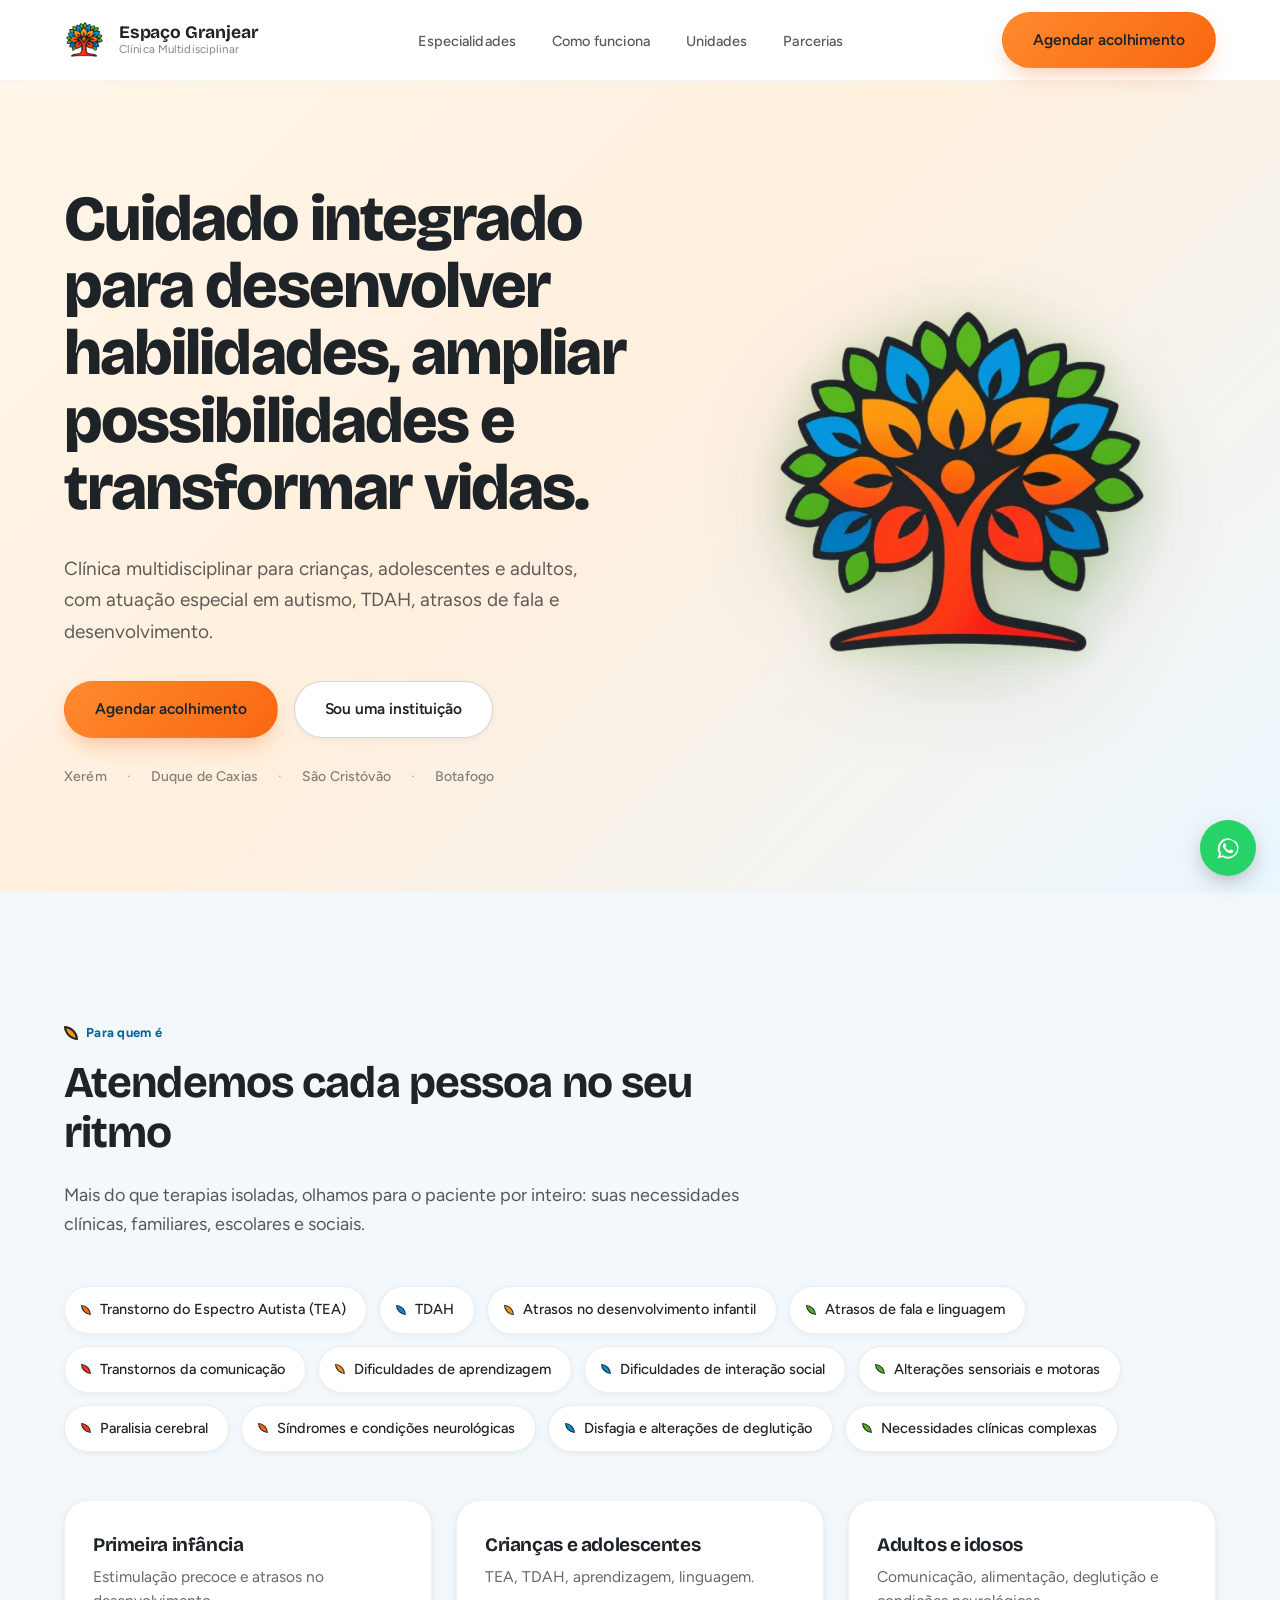
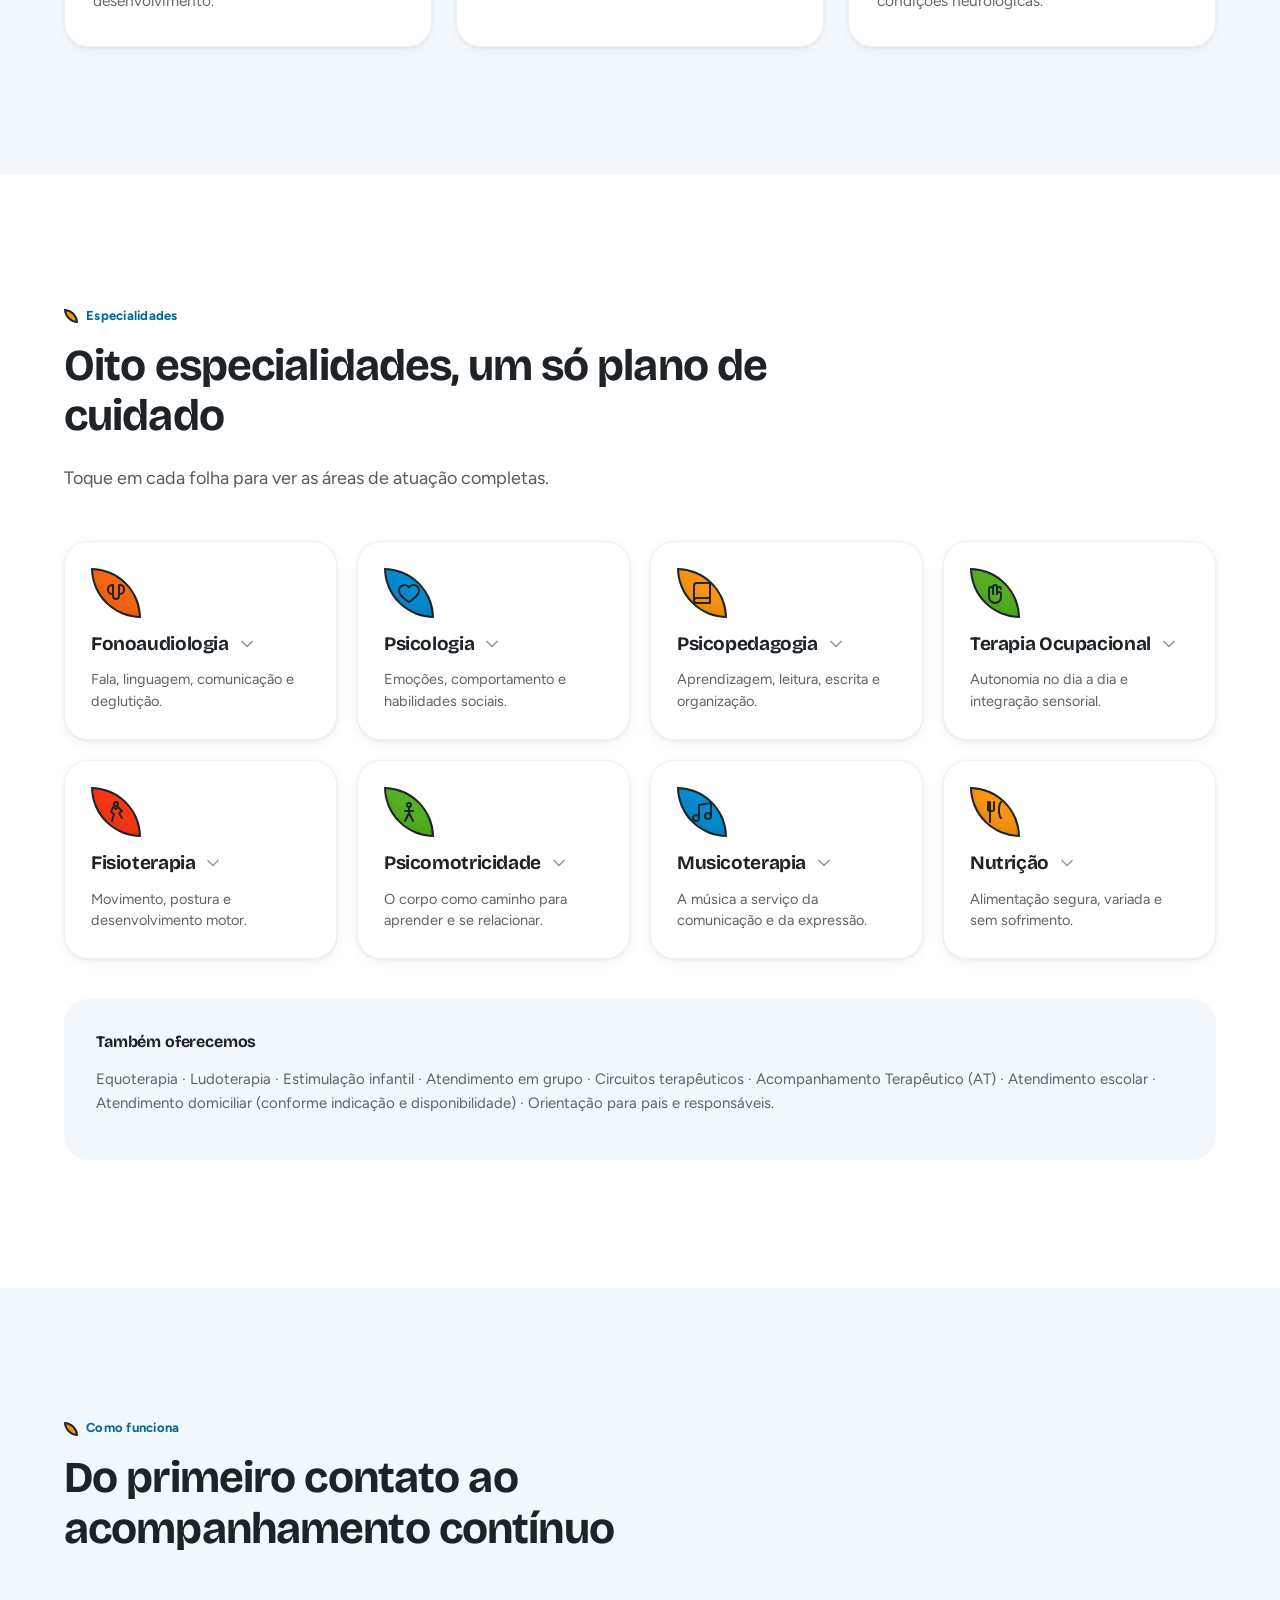
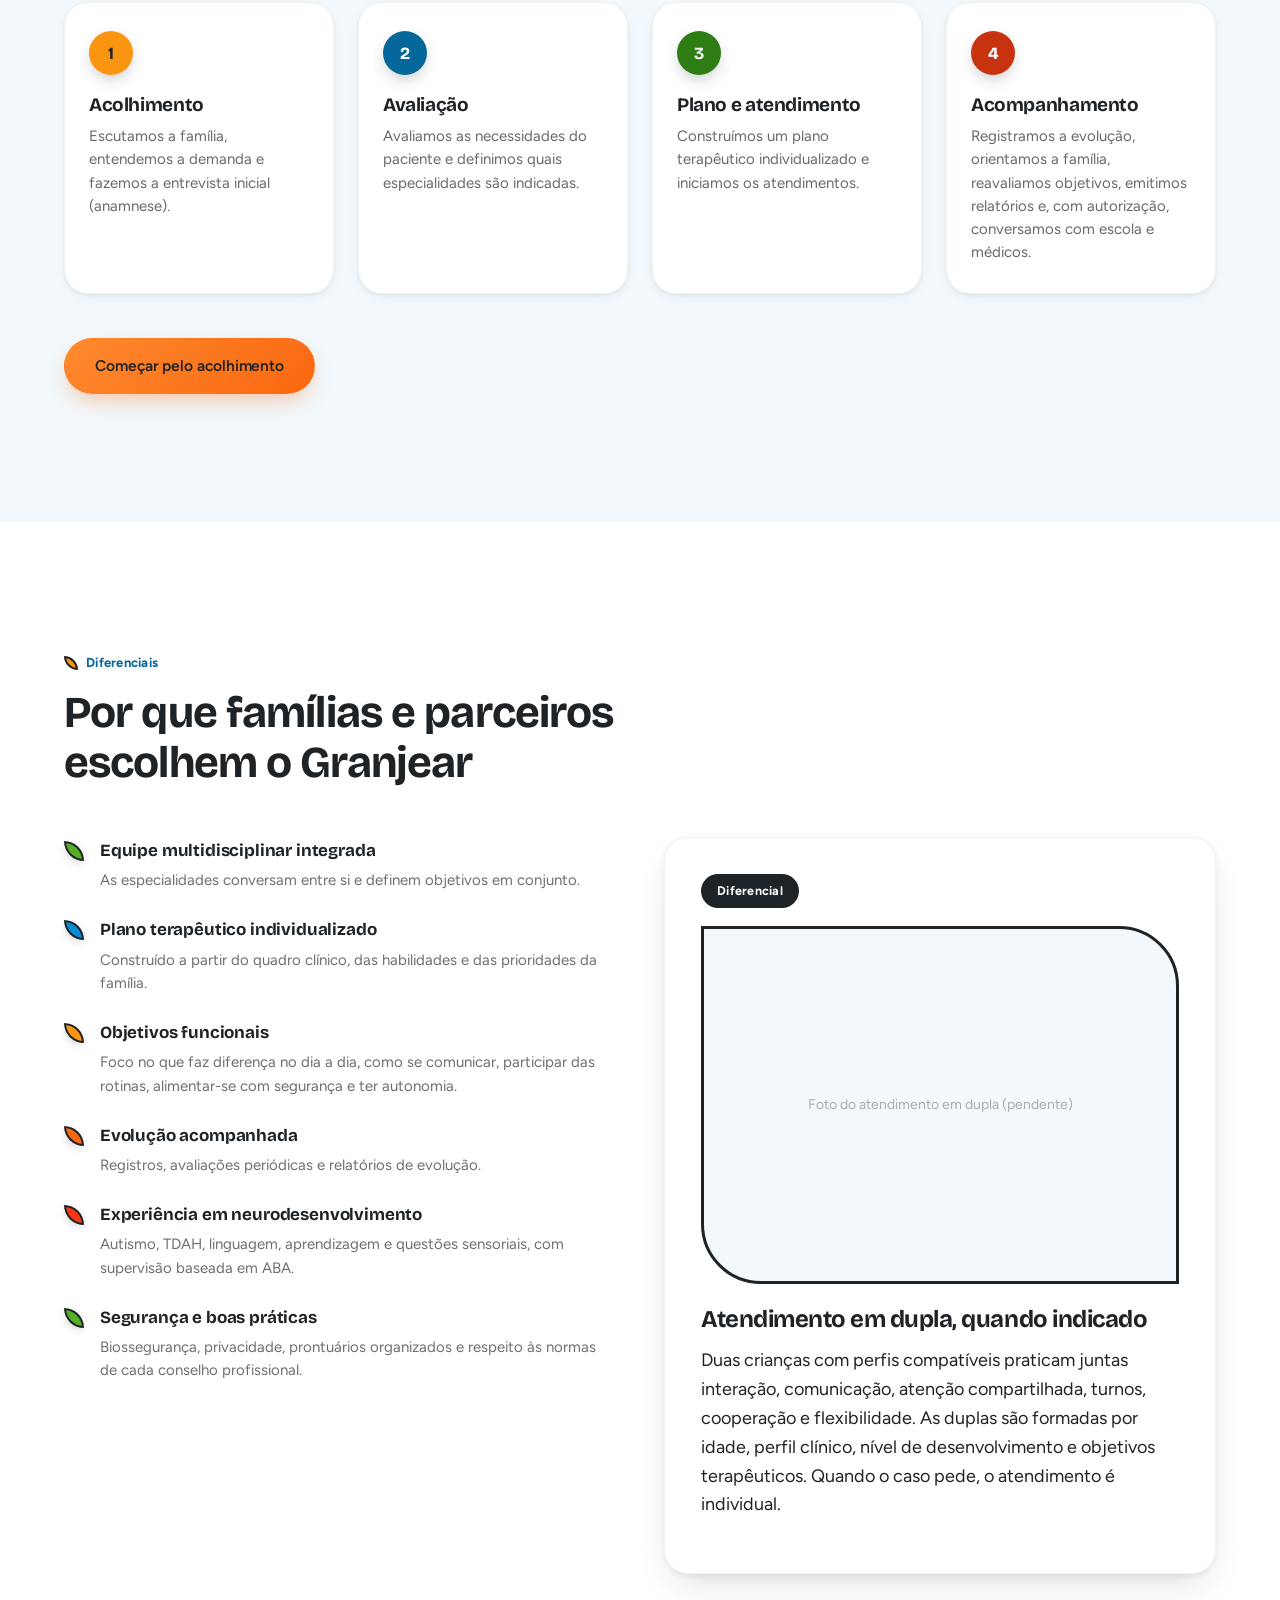
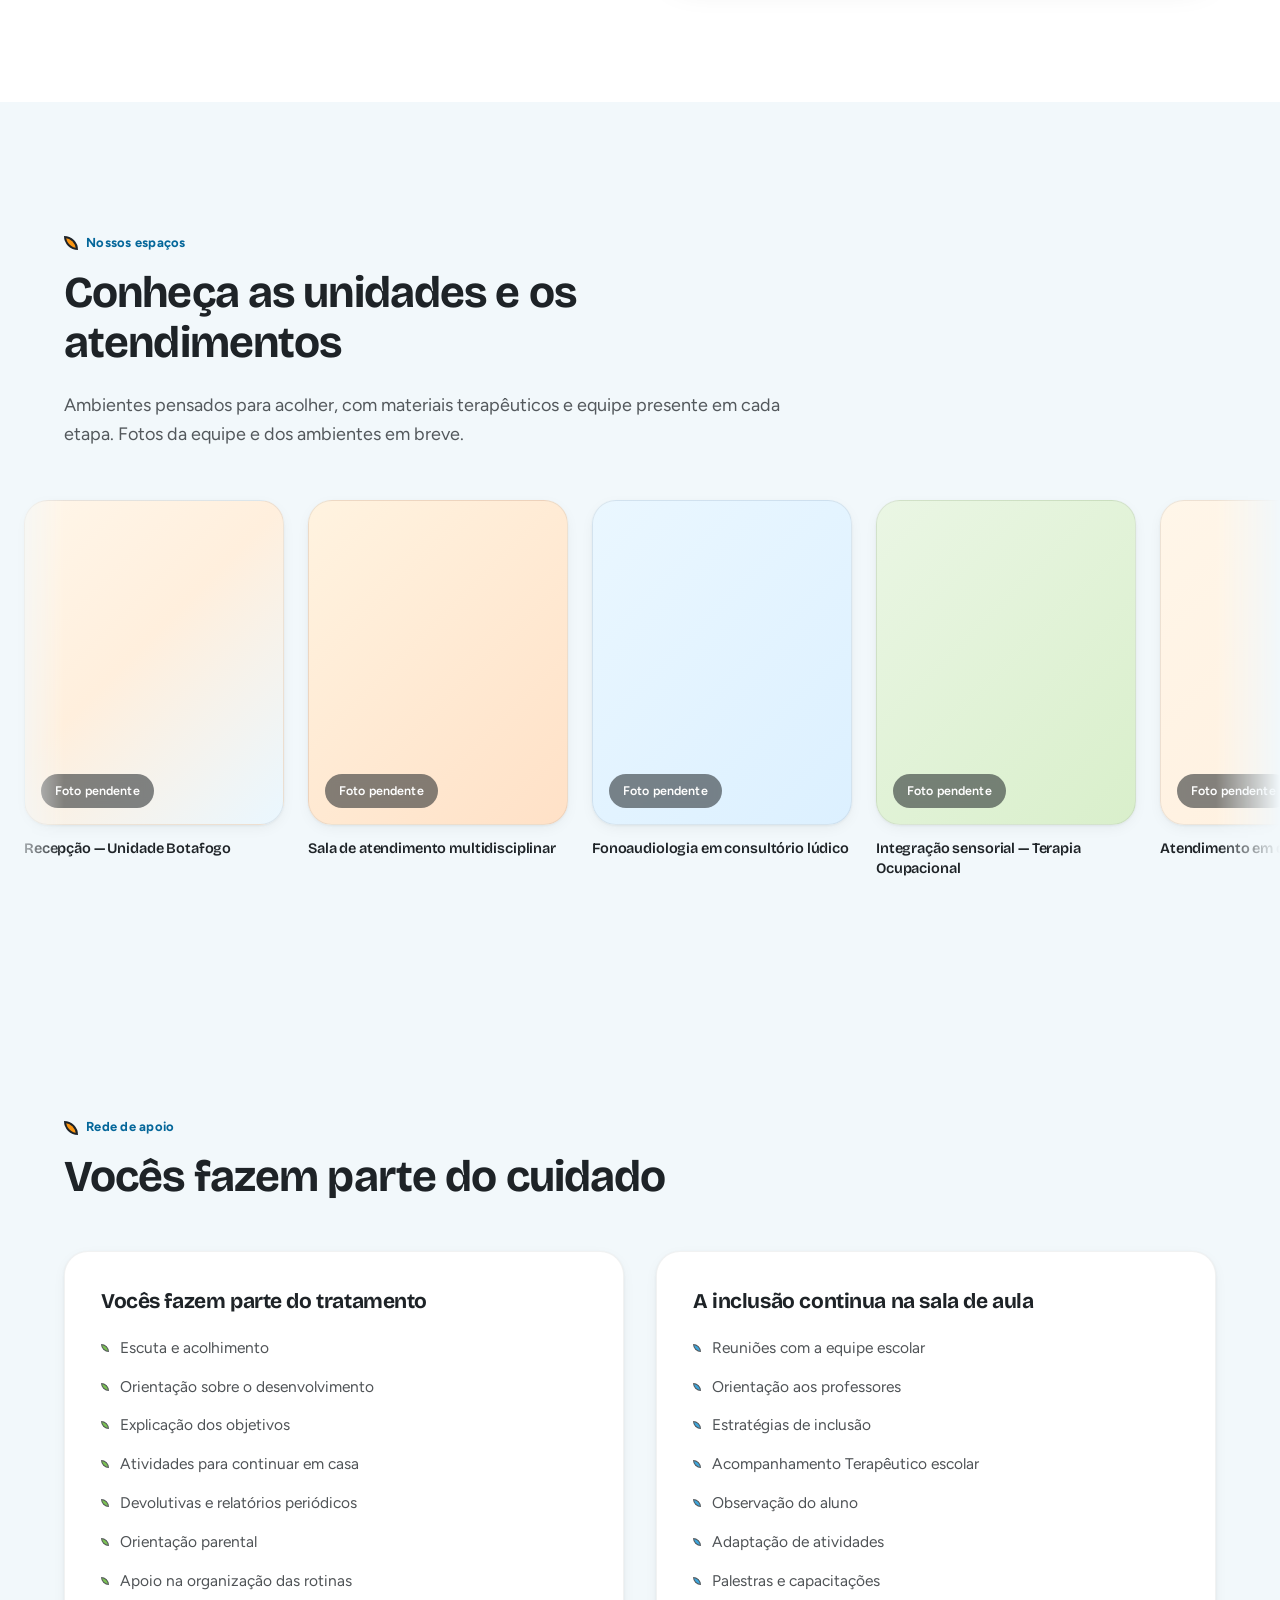
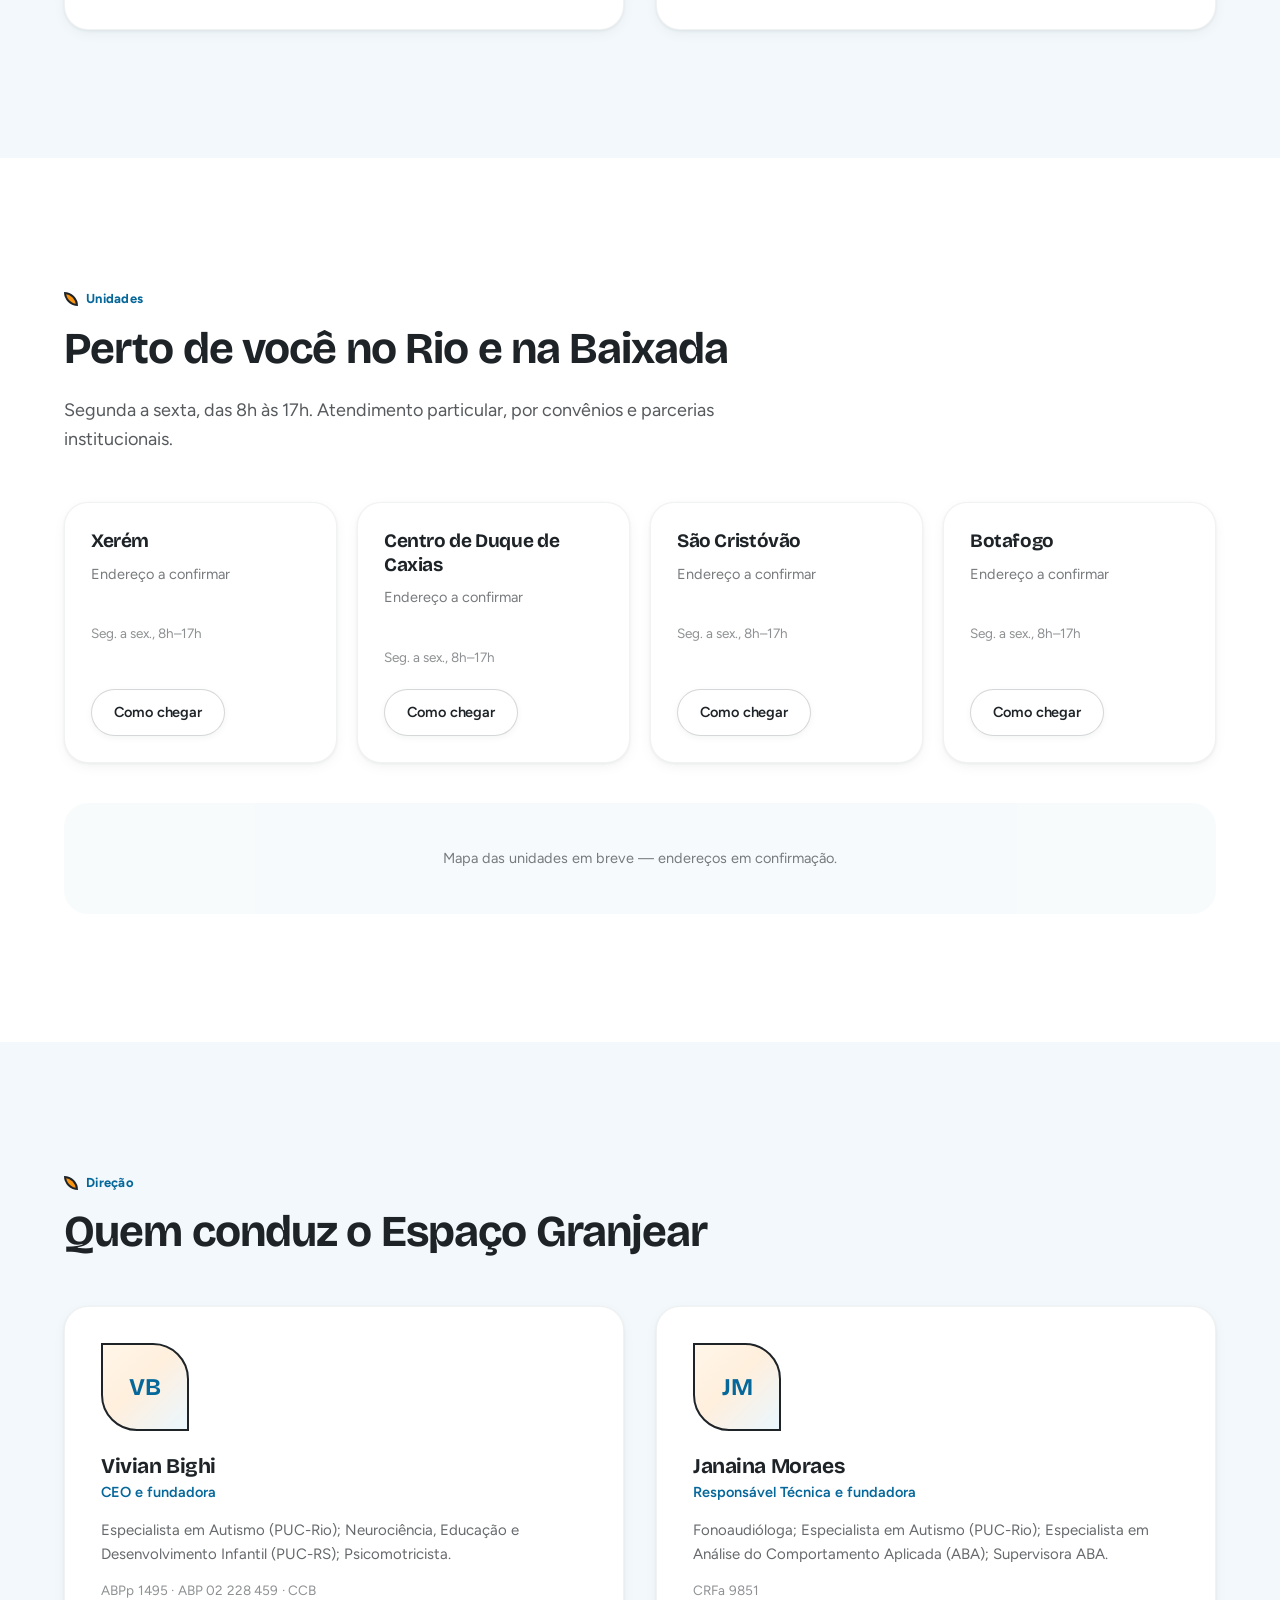
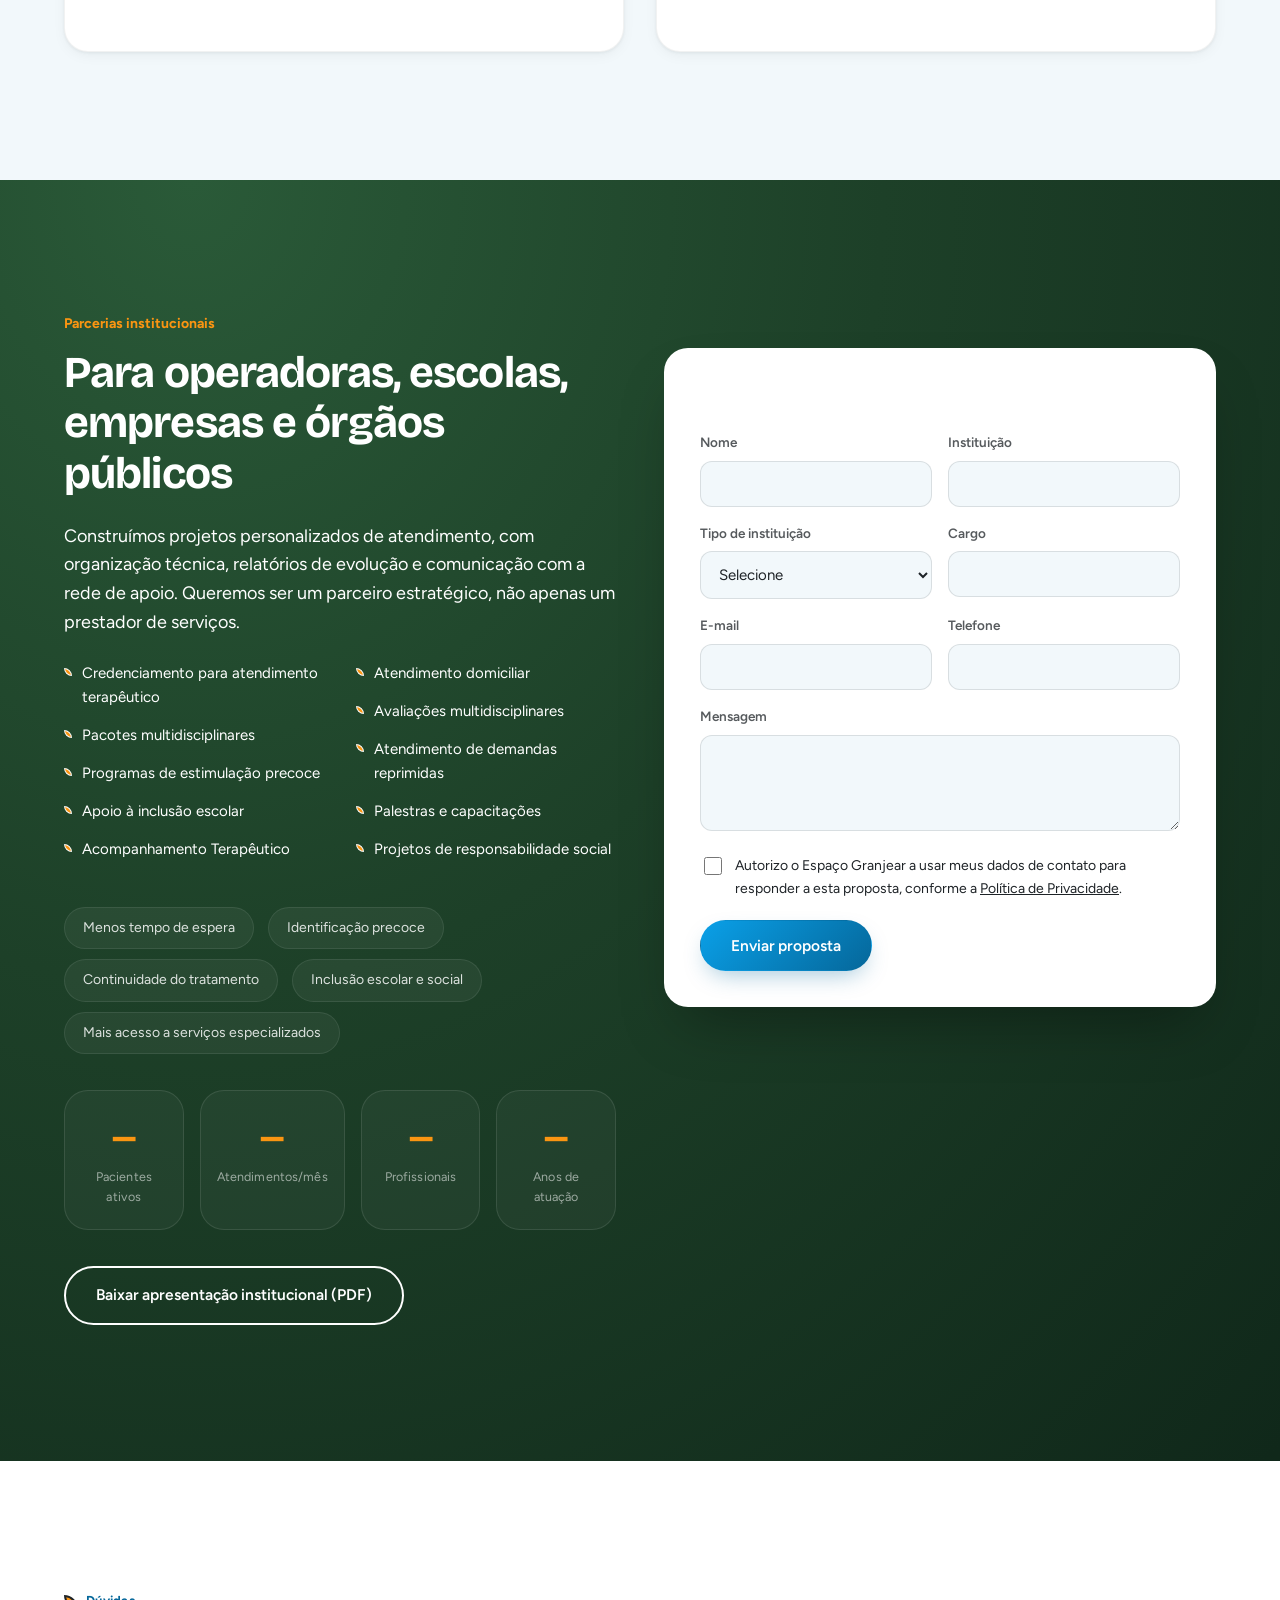
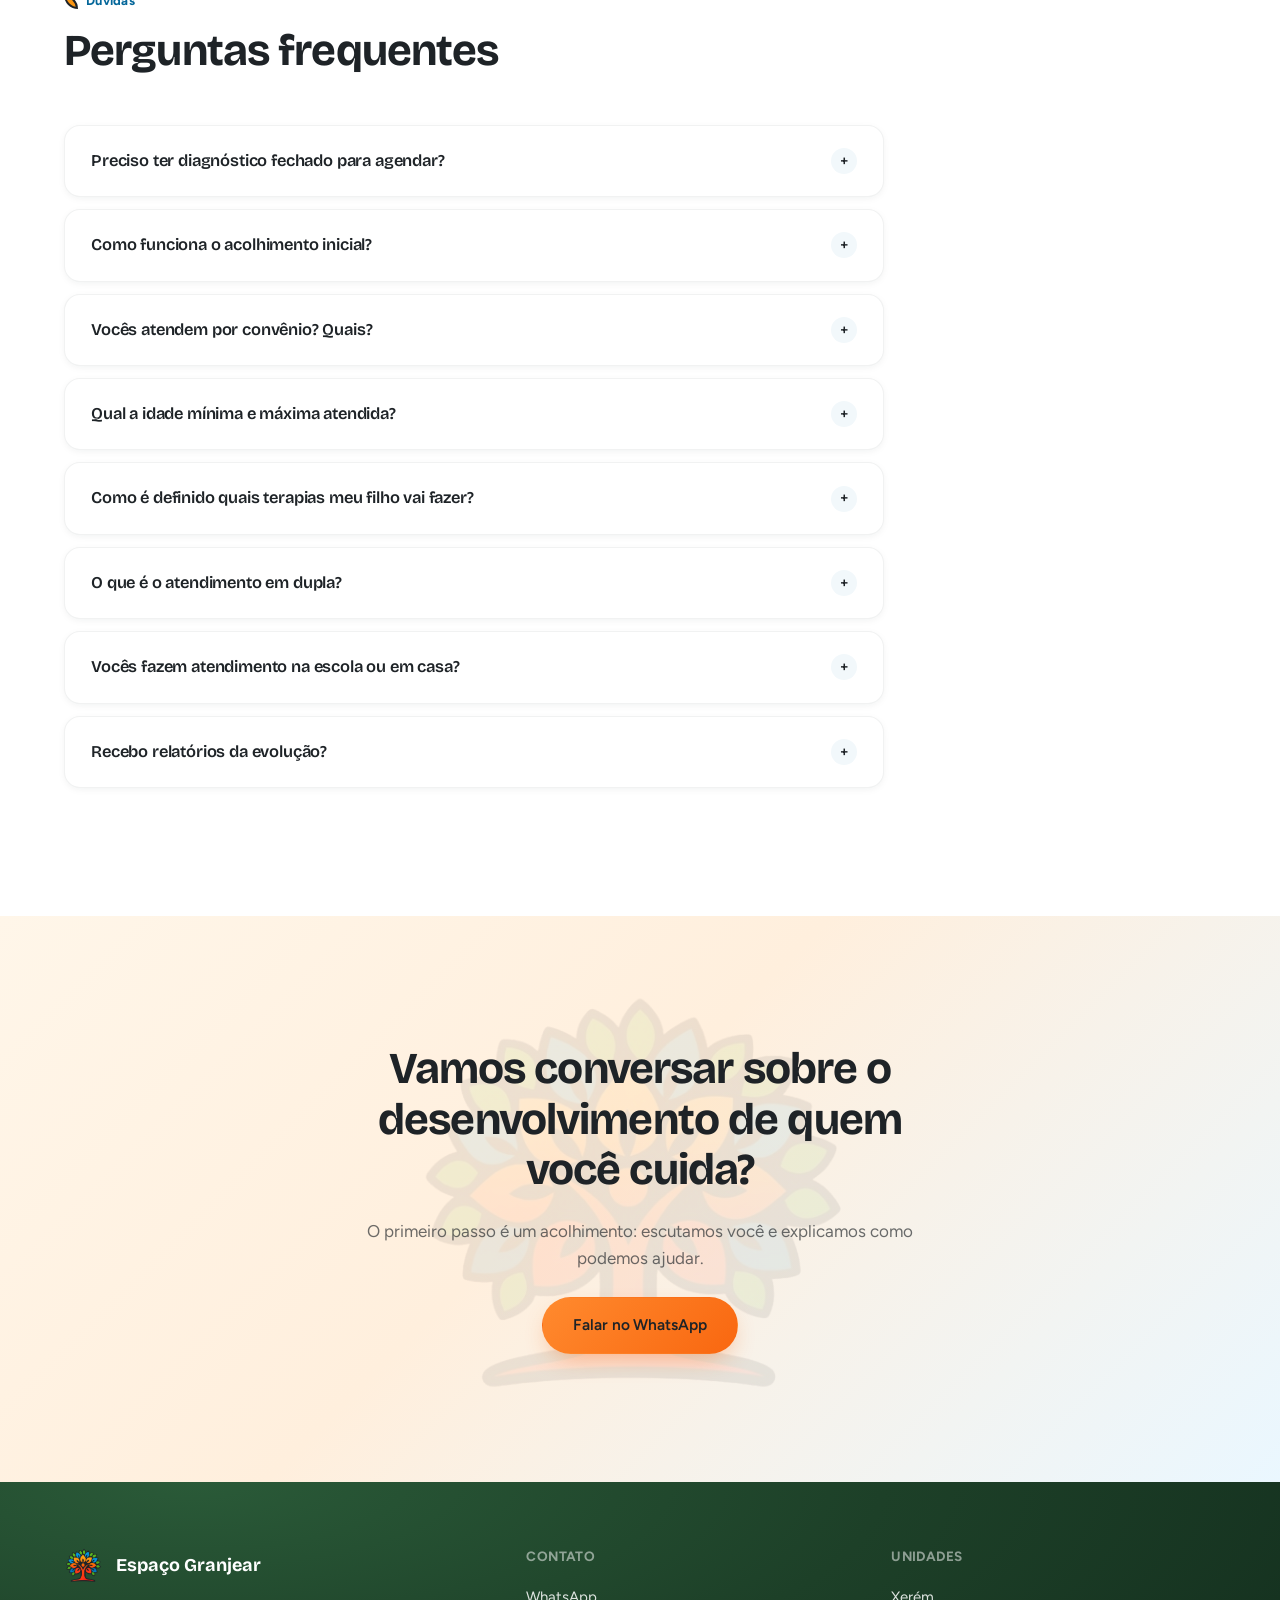
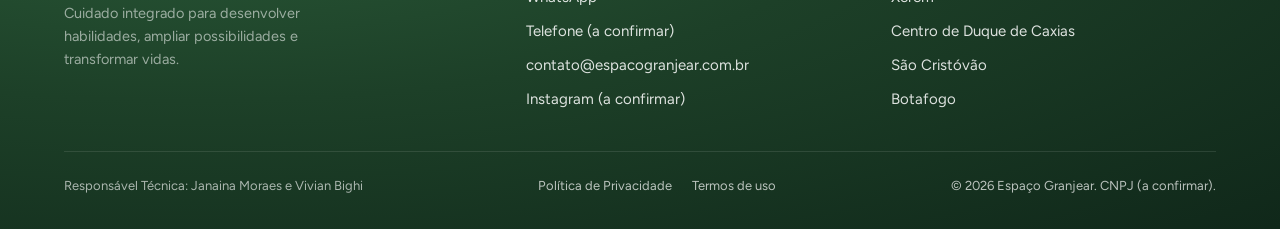
==== index.html @ a581623f "first Commit" ====
<!doctype html>
<html lang="pt-BR">
<head>
<meta charset="UTF-8">
<meta name="viewport" content="width=device-width, initial-scale=1.0">
<title>Espaço Granjear | Clínica multidisciplinar em Duque de Caxias e Rio — Autismo, TDAH e desenvolvimento infantil</title>
<meta name="description" content="Fonoaudiologia, Psicologia, Terapia Ocupacional, Psicopedagogia e mais em um cuidado integrado para crianças, adolescentes e adultos. Unidades em Xerém, Duque de Caxias, São Cristóvão e Botafogo.">
<meta name="keywords" content="clínica autismo Duque de Caxias, terapia TEA Baixada Fluminense, fonoaudiologia infantil Xerém, clínica multidisciplinar Botafogo, terapia ocupacional integração sensorial RJ, ABA Rio de Janeiro">

<meta property="og:type" content="website">
<meta property="og:title" content="Espaço Granjear | Clínica multidisciplinar em Duque de Caxias e Rio">
<meta property="og:description" content="Cuidado integrado para desenvolver habilidades, ampliar possibilidades e transformar vidas. Fonoaudiologia, Psicologia, Terapia Ocupacional, Psicopedagogia e mais.">
<meta property="og:image" content="assets/img/logo-espaco-granjear.png">
<meta name="twitter:card" content="summary_large_image">

<link rel="icon" href="assets/img/logo-espaco-granjear.png" type="image/png">
<link rel="apple-touch-icon" href="assets/img/logo-espaco-granjear.png">

<link rel="preconnect" href="https://fonts.googleapis.com">
<link rel="preconnect" href="https://fonts.gstatic.com" crossorigin>
<link href="https://fonts.googleapis.com/css2?family=Bricolage+Grotesque:wght@600;700;800&family=Figtree:wght@400;500;600&display=swap" rel="stylesheet">

<link rel="stylesheet" href="css/style.css">

<script type="application/ld+json">
{
  "@context": "https://schema.org",
  "@type": "MedicalClinic",
  "name": "Espaço Granjear",
  "description": "Clínica multidisciplinar com foco em transtornos do neurodesenvolvimento: Fonoaudiologia, Psicologia, Terapia Ocupacional, Psicopedagogia, Fisioterapia, Psicomotricidade, Musicoterapia e Nutrição.",
  "medicalSpecialty": ["Speech Therapy", "Psychology", "Occupational Therapy", "Physiotherapy", "Nutrition"],
  "openingHours": "Mo-Fr 08:00-17:00",
  "image": "assets/img/logo-espaco-granjear.png",
  "location": [
    { "@type": "Place", "name": "Espaço Granjear — Xerém", "address": { "@type": "PostalAddress", "addressLocality": "Xerém, Duque de Caxias", "addressRegion": "RJ", "addressCountry": "BR" } },
    { "@type": "Place", "name": "Espaço Granjear — Centro de Duque de Caxias", "address": { "@type": "PostalAddress", "addressLocality": "Duque de Caxias", "addressRegion": "RJ", "addressCountry": "BR" } },
    { "@type": "Place", "name": "Espaço Granjear — São Cristóvão", "address": { "@type": "PostalAddress", "addressLocality": "São Cristóvão, Rio de Janeiro", "addressRegion": "RJ", "addressCountry": "BR" } },
    { "@type": "Place", "name": "Espaço Granjear — Botafogo", "address": { "@type": "PostalAddress", "addressLocality": "Botafogo, Rio de Janeiro", "addressRegion": "RJ", "addressCountry": "BR" } }
  ]
}
</script>
</head>
<body>
<a href="#main" class="skip-link">Pular para o conteúdo</a>

<!-- ================= HEADER ================= -->
<header class="site-header">
  <div class="container">
    <a href="#main" class="brand">
      <img src="assets/img/logo-espaco-granjear.png" alt="Espaço Granjear">
      <span class="brand-name">
        <strong>Espaço Granjear</strong>
        <span>Clínica Multidisciplinar</span>
      </span>
    </a>
    <nav aria-label="Navegação principal">
      <ul class="nav-links">
        <li><a href="#especialidades">Especialidades</a></li>
        <li><a href="#como-funciona">Como funciona</a></li>
        <li><a href="#unidades">Unidades</a></li>
        <li><a href="#parcerias">Parcerias</a></li>
      </ul>
    </nav>
    <div class="header-actions">
      <a class="btn btn-primary header-only" href="https://wa.me/5500000000000?text=Ol%C3%A1!%20Gostaria%20de%20agendar%20um%20acolhimento%20no%20Espa%C3%A7o%20Granjear." target="_blank" rel="noopener" data-event="whatsapp_header">Agendar acolhimento</a>
      <button class="hamburger" id="hamburgerBtn" aria-label="Abrir menu" aria-expanded="false" aria-controls="mobileNav">
        <span></span>
      </button>
    </div>
  </div>
</header>

<div class="mobile-nav" id="mobileNav">
  <ul>
    <li><a href="#especialidades">Especialidades</a></li>
    <li><a href="#como-funciona">Como funciona</a></li>
    <li><a href="#unidades">Unidades</a></li>
    <li><a href="#parcerias">Parcerias</a></li>
    <li><a href="#faq">Perguntas frequentes</a></li>
  </ul>
  <a class="btn btn-primary" href="https://wa.me/5500000000000?text=Ol%C3%A1!%20Gostaria%20de%20agendar%20um%20acolhimento%20no%20Espa%C3%A7o%20Granjear." target="_blank" rel="noopener" data-event="whatsapp_header_mobile">Agendar acolhimento</a>
</div>

<main id="main">

  <!-- ================= 1. HERO ================= -->
  <section class="hero">
    <div class="container">
      <div class="hero-copy">
        <h1>Cuidado integrado para desenvolver habilidades, ampliar possibilidades e transformar vidas.</h1>
        <p class="lead">Clínica multidisciplinar para crianças, adolescentes e adultos, com atuação especial em autismo, TDAH, atrasos de fala e desenvolvimento.</p>
        <div class="hero-ctas">
          <a class="btn btn-primary" href="https://wa.me/5500000000000?text=Ol%C3%A1!%20Gostaria%20de%20agendar%20um%20acolhimento%20no%20Espa%C3%A7o%20Granjear." target="_blank" rel="noopener" data-event="whatsapp_hero">Agendar acolhimento</a>
          <a class="btn btn-tertiary" href="#parcerias">Sou uma instituição</a>
        </div>
        <div class="hero-units">
          <span>Xerém</span><span>Duque de Caxias</span><span>São Cristóvão</span><span>Botafogo</span>
        </div>
      </div>
      <div class="hero-visual" aria-hidden="true">
        <img class="tree-crown tree-crown--photo" src="assets/img/logo-espaco-granjear.png" alt="" width="503" height="496" loading="eager">
      </div>
    </div>
  </section>

  <!-- ================= 2. PARA QUEM ================= -->
  <section class="section section--mist" id="para-quem">
    <div class="container">
      <div class="section-head">
        <span class="kicker">Para quem é</span>
        <h2>Atendemos cada pessoa no seu ritmo</h2>
        <p>Mais do que terapias isoladas, olhamos para o paciente por inteiro: suas necessidades clínicas, familiares, escolares e sociais.</p>
      </div>

      <ul class="condition-chips">
        <li class="chip"><span class="dot" style="background:var(--leaf-orange)"></span>Transtorno do Espectro Autista (TEA)</li>
        <li class="chip"><span class="dot" style="background:var(--leaf-blue)"></span>TDAH</li>
        <li class="chip"><span class="dot" style="background:var(--leaf-sun)"></span>Atrasos no desenvolvimento infantil</li>
        <li class="chip"><span class="dot" style="background:var(--leaf-green)"></span>Atrasos de fala e linguagem</li>
        <li class="chip"><span class="dot" style="background:var(--trunk)"></span>Transtornos da comunicação</li>
        <li class="chip"><span class="dot" style="background:var(--leaf-sun)"></span>Dificuldades de aprendizagem</li>
        <li class="chip"><span class="dot" style="background:var(--leaf-blue)"></span>Dificuldades de interação social</li>
        <li class="chip"><span class="dot" style="background:var(--leaf-green)"></span>Alterações sensoriais e motoras</li>
        <li class="chip"><span class="dot" style="background:var(--trunk)"></span>Paralisia cerebral</li>
        <li class="chip"><span class="dot" style="background:var(--leaf-orange)"></span>Síndromes e condições neurológicas</li>
        <li class="chip"><span class="dot" style="background:var(--leaf-blue)"></span>Disfagia e alterações de deglutição</li>
        <li class="chip"><span class="dot" style="background:var(--leaf-green)"></span>Necessidades clínicas complexas</li>
      </ul>

      <div class="age-blocks">
        <div class="age-block">
          <h3>Primeira infância</h3>
          <p>Estimulação precoce e atrasos no desenvolvimento.</p>
        </div>
        <div class="age-block">
          <h3>Crianças e adolescentes</h3>
          <p>TEA, TDAH, aprendizagem, linguagem.</p>
        </div>
        <div class="age-block">
          <h3>Adultos e idosos</h3>
          <p>Comunicação, alimentação, deglutição e condições neurológicas.</p>
        </div>
      </div>
    </div>
  </section>

  <!-- ================= 3. ESPECIALIDADES ================= -->
  <section class="section" id="especialidades">
    <div class="container">
      <div class="section-head">
        <span class="kicker">Especialidades</span>
        <h2>Oito especialidades, um só plano de cuidado</h2>
        <p>Toque em cada folha para ver as áreas de atuação completas.</p>
      </div>

      <div class="spec-grid" id="specGrid">
        <!-- filled by JS -->
      </div>

      <div class="also-offer">
        <h4>Também oferecemos</h4>
        <p class="tags">Equoterapia · Ludoterapia · Estimulação infantil · Atendimento em grupo · Circuitos terapêuticos · Acompanhamento Terapêutico (AT) · Atendimento escolar · Atendimento domiciliar (conforme indicação e disponibilidade) · Orientação para pais e responsáveis.</p>
      </div>
    </div>
  </section>

  <!-- ================= 4. COMO FUNCIONA ================= -->
  <section class="section section--mist" id="como-funciona">
    <div class="container">
      <div class="section-head">
        <span class="kicker">Como funciona</span>
        <h2>Do primeiro contato ao acompanhamento contínuo</h2>
      </div>
      <div class="timeline">
        <div class="timeline-step">
          <div class="step-num">1</div>
          <h3>Acolhimento</h3>
          <p>Escutamos a família, entendemos a demanda e fazemos a entrevista inicial (anamnese).</p>
        </div>
        <div class="timeline-step">
          <div class="step-num">2</div>
          <h3>Avaliação</h3>
          <p>Avaliamos as necessidades do paciente e definimos quais especialidades são indicadas.</p>
        </div>
        <div class="timeline-step">
          <div class="step-num">3</div>
          <h3>Plano e atendimento</h3>
          <p>Construímos um plano terapêutico individualizado e iniciamos os atendimentos.</p>
        </div>
        <div class="timeline-step">
          <div class="step-num">4</div>
          <h3>Acompanhamento</h3>
          <p>Registramos a evolução, orientamos a família, reavaliamos objetivos, emitimos relatórios e, com autorização, conversamos com escola e médicos.</p>
        </div>
      </div>
      <div class="timeline-cta">
        <a class="btn btn-primary" href="https://wa.me/5500000000000?text=Ol%C3%A1!%20Gostaria%20de%20come%C3%A7ar%20pelo%20acolhimento%20no%20Espa%C3%A7o%20Granjear." target="_blank" rel="noopener" data-event="whatsapp_como_funciona">Começar pelo acolhimento</a>
      </div>
    </div>
  </section>

  <!-- ================= 5. DIFERENCIAIS ================= -->
  <section class="section" id="diferenciais">
    <div class="container">
      <div class="section-head">
        <span class="kicker">Diferenciais</span>
        <h2>Por que famílias e parceiros escolhem o Granjear</h2>
      </div>
      <div class="diff-layout">
        <ul class="diff-list">
          <li class="diff-item">
            <span class="dot"></span>
            <div><h4>Equipe multidisciplinar integrada</h4><p>As especialidades conversam entre si e definem objetivos em conjunto.</p></div>
          </li>
          <li class="diff-item">
            <span class="dot"></span>
            <div><h4>Plano terapêutico individualizado</h4><p>Construído a partir do quadro clínico, das habilidades e das prioridades da família.</p></div>
          </li>
          <li class="diff-item">
            <span class="dot"></span>
            <div><h4>Objetivos funcionais</h4><p>Foco no que faz diferença no dia a dia, como se comunicar, participar das rotinas, alimentar-se com segurança e ter autonomia.</p></div>
          </li>
          <li class="diff-item">
            <span class="dot"></span>
            <div><h4>Evolução acompanhada</h4><p>Registros, avaliações periódicas e relatórios de evolução.</p></div>
          </li>
          <li class="diff-item">
            <span class="dot"></span>
            <div><h4>Experiência em neurodesenvolvimento</h4><p>Autismo, TDAH, linguagem, aprendizagem e questões sensoriais, com supervisão baseada em ABA.</p></div>
          </li>
          <li class="diff-item">
            <span class="dot"></span>
            <div><h4>Segurança e boas práticas</h4><p>Biossegurança, privacidade, prontuários organizados e respeito às normas de cada conselho profissional.</p></div>
          </li>
        </ul>

        <div class="highlight-card">
          <span class="badge">Diferencial</span>
          <div class="photo-leaf">Foto do atendimento em dupla (pendente)</div>
          <h3>Atendimento em dupla, quando indicado</h3>
          <p class="text-measure">Duas crianças com perfis compatíveis praticam juntas interação, comunicação, atenção compartilhada, turnos, cooperação e flexibilidade. As duplas são formadas por idade, perfil clínico, nível de desenvolvimento e objetivos terapêuticos. Quando o caso pede, o atendimento é individual.</p>
        </div>
      </div>
    </div>
  </section>

  <!-- ================= GALERIA ================= -->
  <section class="section section--mist marquee-section" id="galeria">
    <div class="container">
      <div class="section-head">
        <span class="kicker">Nossos espaços</span>
        <h2>Conheça as unidades e os atendimentos</h2>
        <p>Ambientes pensados para acolher, com materiais terapêuticos e equipe presente em cada etapa. Fotos da equipe e dos ambientes em breve.</p>
      </div>
    </div>

    <div class="marquee" id="galeriaMarquee" role="region" aria-label="Galeria de fotos das unidades e atendimentos">
      <div class="marquee-track" id="galeriaTrack">
        <figure class="marquee-slide">
          <div class="marquee-photo" style="background:var(--grad-warm)">
            <span class="marquee-photo-tag">Foto pendente</span>
          </div>
          <figcaption>Recepção — Unidade Botafogo</figcaption>
        </figure>
        <figure class="marquee-slide">
          <div class="marquee-photo" style="background:linear-gradient(135deg,#FFF3E0,#FFE1C7)">
            <span class="marquee-photo-tag">Foto pendente</span>
          </div>
          <figcaption>Sala de atendimento multidisciplinar</figcaption>
        </figure>
        <figure class="marquee-slide">
          <div class="marquee-photo" style="background:linear-gradient(135deg,#EAF7FF,#DCF0FF)">
            <span class="marquee-photo-tag">Foto pendente</span>
          </div>
          <figcaption>Fonoaudiologia em consultório lúdico</figcaption>
        </figure>
        <figure class="marquee-slide">
          <div class="marquee-photo" style="background:linear-gradient(135deg,#EAF6E4,#D9EFCB)">
            <span class="marquee-photo-tag">Foto pendente</span>
          </div>
          <figcaption>Integração sensorial — Terapia Ocupacional</figcaption>
        </figure>
        <figure class="marquee-slide">
          <div class="marquee-photo" style="background:linear-gradient(135deg,#FFF6E9,#FFEFDD)">
            <span class="marquee-photo-tag">Foto pendente</span>
          </div>
          <figcaption>Atendimento em dupla</figcaption>
        </figure>
        <figure class="marquee-slide">
          <div class="marquee-photo" style="background:linear-gradient(135deg,#F2F8FB,#E4F1F8)">
            <span class="marquee-photo-tag">Foto pendente</span>
          </div>
          <figcaption>Área externa — Unidade Xerém</figcaption>
        </figure>
        <figure class="marquee-slide">
          <div class="marquee-photo" style="background:linear-gradient(135deg,#FDEDE8,#FBDCD3)">
            <span class="marquee-photo-tag">Foto pendente</span>
          </div>
          <figcaption>Equipe em reunião de caso</figcaption>
        </figure>
        <figure class="marquee-slide">
          <div class="marquee-photo" style="background:linear-gradient(135deg,#EAF7FF,#EAF6E4)">
            <span class="marquee-photo-tag">Foto pendente</span>
          </div>
          <figcaption>Recepção — Centro de Duque de Caxias</figcaption>
        </figure>
      </div>
    </div>
  </section>

  <!-- ================= 6. FAMÍLIA E ESCOLA ================= -->
  <section class="section section--mist" id="familia-escola">
    <div class="container">
      <div class="section-head">
        <span class="kicker">Rede de apoio</span>
        <h2>Vocês fazem parte do cuidado</h2>
      </div>
      <div class="two-col">
        <div class="fe-card familia">
          <h3>Vocês fazem parte do tratamento</h3>
          <ul>
            <li>Escuta e acolhimento</li>
            <li>Orientação sobre o desenvolvimento</li>
            <li>Explicação dos objetivos</li>
            <li>Atividades para continuar em casa</li>
            <li>Devolutivas e relatórios periódicos</li>
            <li>Orientação parental</li>
            <li>Apoio na organização das rotinas</li>
          </ul>
        </div>
        <div class="fe-card escola">
          <h3>A inclusão continua na sala de aula</h3>
          <ul>
            <li>Reuniões com a equipe escolar</li>
            <li>Orientação aos professores</li>
            <li>Estratégias de inclusão</li>
            <li>Acompanhamento Terapêutico escolar</li>
            <li>Observação do aluno</li>
            <li>Adaptação de atividades</li>
            <li>Palestras e capacitações</li>
          </ul>
        </div>
      </div>
    </div>
  </section>

  <!-- ================= 7. UNIDADES ================= -->
  <section class="section" id="unidades">
    <div class="container">
      <div class="section-head">
        <span class="kicker">Unidades</span>
        <h2>Perto de você no Rio e na Baixada</h2>
        <p>Segunda a sexta, das 8h às 17h. Atendimento particular, por convênios e parcerias institucionais.</p>
      </div>
      <div class="unidades-grid">
        <div class="unidade-card">
          <h3>Xerém</h3>
          <p class="addr">Endereço a confirmar</p>
          <p class="hours">Seg. a sex., 8h–17h</p>
          <a class="btn btn-tertiary btn--sm" href="https://www.google.com/maps/search/?api=1&query=Espa%C3%A7o+Granjear+Xer%C3%A9m" target="_blank" rel="noopener" data-event="como_chegar_xerem">Como chegar</a>
        </div>
        <div class="unidade-card">
          <h3>Centro de Duque de Caxias</h3>
          <p class="addr">Endereço a confirmar</p>
          <p class="hours">Seg. a sex., 8h–17h</p>
          <a class="btn btn-tertiary btn--sm" href="https://www.google.com/maps/search/?api=1&query=Espa%C3%A7o+Granjear+Duque+de+Caxias" target="_blank" rel="noopener" data-event="como_chegar_caxias">Como chegar</a>
        </div>
        <div class="unidade-card">
          <h3>São Cristóvão</h3>
          <p class="addr">Endereço a confirmar</p>
          <p class="hours">Seg. a sex., 8h–17h</p>
          <a class="btn btn-tertiary btn--sm" href="https://www.google.com/maps/search/?api=1&query=Espa%C3%A7o+Granjear+S%C3%A3o+Crist%C3%B3v%C3%A3o" target="_blank" rel="noopener" data-event="como_chegar_saocristovao">Como chegar</a>
        </div>
        <div class="unidade-card">
          <h3>Botafogo</h3>
          <p class="addr">Endereço a confirmar</p>
          <p class="hours">Seg. a sex., 8h–17h</p>
          <a class="btn btn-tertiary btn--sm" href="https://www.google.com/maps/search/?api=1&query=Espa%C3%A7o+Granjear+Botafogo" target="_blank" rel="noopener" data-event="como_chegar_botafogo">Como chegar</a>
        </div>
      </div>
      <div class="map-note">Mapa das unidades em breve — endereços em confirmação.</div>
    </div>
  </section>

  <!-- ================= 8. DIREÇÃO ================= -->
  <section class="section section--mist" id="direcao">
    <div class="container">
      <div class="section-head">
        <span class="kicker">Direção</span>
        <h2>Quem conduz o Espaço Granjear</h2>
      </div>
      <div class="founders-grid">
        <div class="founder-card">
          <div class="founder-photo">VB</div>
          <h3>Vivian Bighi</h3>
          <p class="role">CEO e fundadora</p>
          <p class="formation">Especialista em Autismo (PUC-Rio); Neurociência, Educação e Desenvolvimento Infantil (PUC-RS); Psicomotricista.</p>
          <p class="registro">ABPp 1495 · ABP 02 228 459 · CCB</p>
        </div>
        <div class="founder-card">
          <div class="founder-photo">JM</div>
          <h3>Janaina Moraes</h3>
          <p class="role">Responsável Técnica e fundadora</p>
          <p class="formation">Fonoaudióloga; Especialista em Autismo (PUC-Rio); Especialista em Análise do Comportamento Aplicada (ABA); Supervisora ABA.</p>
          <p class="registro">CRFa 9851</p>
        </div>
      </div>
    </div>
  </section>

  <!-- ================= 9. PARCERIAS ================= -->
  <section class="section section--night" id="parcerias">
    <div class="container">
      <span class="eyebrow">Parcerias institucionais</span>
      <div class="parcerias-grid">
        <div>
          <h2>Para operadoras, escolas, empresas e órgãos públicos</h2>
          <p class="text-measure">Construímos projetos personalizados de atendimento, com organização técnica, relatórios de evolução e comunicação com a rede de apoio. Queremos ser um parceiro estratégico, não apenas um prestador de serviços.</p>

          <ul class="partner-models">
            <li>Credenciamento para atendimento terapêutico</li>
            <li>Pacotes multidisciplinares</li>
            <li>Programas de estimulação precoce</li>
            <li>Apoio à inclusão escolar</li>
            <li>Acompanhamento Terapêutico</li>
            <li>Atendimento domiciliar</li>
            <li>Avaliações multidisciplinares</li>
            <li>Atendimento de demandas reprimidas</li>
            <li>Palestras e capacitações</li>
            <li>Projetos de responsabilidade social</li>
          </ul>

          <div class="impact-strip">
            <span>Menos tempo de espera</span>
            <span>Identificação precoce</span>
            <span>Continuidade do tratamento</span>
            <span>Inclusão escolar e social</span>
            <span>Mais acesso a serviços especializados</span>
          </div>

          <div class="stats-row" aria-label="Indicadores — dados a confirmar">
            <div class="stat-box"><div class="num">—</div><div class="label">Pacientes ativos</div></div>
            <div class="stat-box"><div class="num">—</div><div class="label">Atendimentos/mês</div></div>
            <div class="stat-box"><div class="num">—</div><div class="label">Profissionais</div></div>
            <div class="stat-box"><div class="num">—</div><div class="label">Anos de atuação</div></div>
          </div>

          <div class="parceria-actions">
            <a class="btn btn-outline-light" href="assets/Espaco_Granjear_Apresentacao_Parceiros.pdf" target="_blank" rel="noopener" data-event="download_pdf">Baixar apresentação institucional (PDF)</a>
          </div>
        </div>

        <form class="partner-form" id="partnerForm" novalidate>
          <h3>Quero ser parceiro</h3>
          <div class="form-row">
            <div class="field">
              <label for="pf-nome">Nome</label>
              <input type="text" id="pf-nome" name="nome" required autocomplete="name">
            </div>
            <div class="field">
              <label for="pf-instituicao">Instituição</label>
              <input type="text" id="pf-instituicao" name="instituicao" required autocomplete="organization">
            </div>
          </div>
          <div class="form-row">
            <div class="field">
              <label for="pf-tipo">Tipo de instituição</label>
              <select id="pf-tipo" name="tipo" required>
                <option value="">Selecione</option>
                <option>Operadora de saúde</option>
                <option>Escola</option>
                <option>Empresa</option>
                <option>Órgão público</option>
                <option>Consultório médico</option>
                <option>Outro</option>
              </select>
            </div>
            <div class="field">
              <label for="pf-cargo">Cargo</label>
              <input type="text" id="pf-cargo" name="cargo" autocomplete="organization-title">
            </div>
          </div>
          <div class="form-row">
            <div class="field">
              <label for="pf-email">E-mail</label>
              <input type="email" id="pf-email" name="email" required autocomplete="email">
            </div>
            <div class="field">
              <label for="pf-telefone">Telefone</label>
              <input type="tel" id="pf-telefone" name="telefone" required autocomplete="tel">
            </div>
          </div>
          <div class="field">
            <label for="pf-mensagem">Mensagem</label>
            <textarea id="pf-mensagem" name="mensagem"></textarea>
          </div>
          <label class="field-checkbox">
            <input type="checkbox" name="consentimento" required>
            <span>Autorizo o Espaço Granjear a usar meus dados de contato para responder a esta proposta, conforme a <a href="politica-de-privacidade.html">Política de Privacidade</a>.</span>
          </label>
          <button class="btn btn-secondary" type="submit" data-event="form_parceria">Enviar proposta</button>
          <div class="form-msg" id="partnerFormMsg" role="status">Proposta enviada. Nossa equipe retorna em até 2 dias úteis.</div>
        </form>
      </div>
    </div>
  </section>

  <!-- ================= 10. FAQ ================= -->
  <section class="section" id="faq">
    <div class="container">
      <div class="section-head">
        <span class="kicker">Dúvidas</span>
        <h2>Perguntas frequentes</h2>
      </div>
      <div class="faq-list">
        <details class="faq-item">
          <summary>Preciso ter diagnóstico fechado para agendar? <span class="icon">+</span></summary>
          <div class="faq-body">Não. Você pode agendar mesmo com suspeita ou sem diagnóstico. No acolhimento inicial, ouvimos a família e orientamos os próximos passos.</div>
        </details>
        <details class="faq-item">
          <summary>Como funciona o acolhimento inicial? <span class="icon">+</span></summary>
          <div class="faq-body">É uma conversa com a família para entender a demanda e a história do paciente (anamnese), que orienta a avaliação e a indicação das especialidades.</div>
        </details>
        <details class="faq-item">
          <summary>Vocês atendem por convênio? Quais? <span class="icon">+</span></summary>
          <div class="faq-body">Atendemos particular, por alguns convênios e por parcerias institucionais. A lista de convênios aceitos está em confirmação — fale conosco pelo WhatsApp para checar o seu.</div>
        </details>
        <details class="faq-item">
          <summary>Qual a idade mínima e máxima atendida? <span class="icon">+</span></summary>
          <div class="faq-body">Atendemos desde a primeira infância até adultos e idosos, com abordagens específicas para cada fase de vida.</div>
        </details>
        <details class="faq-item">
          <summary>Como é definido quais terapias meu filho vai fazer? <span class="icon">+</span></summary>
          <div class="faq-body">Após o acolhimento e a avaliação multidisciplinar, a equipe define, em conjunto, quais especialidades são indicadas e monta um plano terapêutico individualizado.</div>
        </details>
        <details class="faq-item">
          <summary>O que é o atendimento em dupla? <span class="icon">+</span></summary>
          <div class="faq-body">É quando duas crianças com perfis compatíveis são atendidas juntas para praticar interação, comunicação e cooperação. É indicado caso a caso; quando não é adequado, o atendimento é individual.</div>
        </details>
        <details class="faq-item">
          <summary>Vocês fazem atendimento na escola ou em casa? <span class="icon">+</span></summary>
          <div class="faq-body">Sim, oferecemos Acompanhamento Terapêutico escolar e atendimento domiciliar, conforme indicação clínica e disponibilidade.</div>
        </details>
        <details class="faq-item">
          <summary>Recebo relatórios da evolução? <span class="icon">+</span></summary>
          <div class="faq-body">Sim. Fazemos reavaliações periódicas, devolutivas para a família e relatórios de evolução, que podem ser compartilhados com escola e médicos mediante autorização.</div>
        </details>
      </div>
    </div>
  </section>

  <!-- ================= 11. CTA FINAL ================= -->
  <section class="section cta-final" id="cta-final">
    <img class="bg-leaf" src="assets/img/logo-espaco-granjear.png" alt="" aria-hidden="true">
    <div class="container">
      <h2>Vamos conversar sobre o desenvolvimento de quem você cuida?</h2>
      <p>O primeiro passo é um acolhimento: escutamos você e explicamos como podemos ajudar.</p>
      <a class="btn btn-primary" href="https://wa.me/5500000000000?text=Ol%C3%A1!%20Gostaria%20de%20conversar%20sobre%20o%20desenvolvimento%20de%20quem%20eu%20cuido." target="_blank" rel="noopener" data-event="whatsapp_cta_final">Falar no WhatsApp</a>
    </div>
  </section>

</main>

<!-- ================= FOOTER ================= -->
<footer class="site-footer section--night">
  <div class="container">
    <div class="footer-top">
      <div>
        <div class="footer-brand">
          <img src="assets/img/logo-espaco-granjear.png" alt="Espaço Granjear">
          <strong>Espaço Granjear</strong>
        </div>
        <p class="tagline">Cuidado integrado para desenvolver habilidades, ampliar possibilidades e transformar vidas.</p>
      </div>
      <div>
        <h4>Contato</h4>
        <ul class="footer-list">
          <li><a href="https://wa.me/5500000000000" target="_blank" rel="noopener">WhatsApp</a></li>
          <li><a href="tel:+5500000000000">Telefone (a confirmar)</a></li>
          <li><a href="mailto:contato@espacogranjear.com.br">contato@espacogranjear.com.br</a></li>
          <li><a href="https://instagram.com/" target="_blank" rel="noopener">Instagram (a confirmar)</a></li>
        </ul>
      </div>
      <div>
        <h4>Unidades</h4>
        <ul class="footer-list">
          <li><a href="#unidades">Xerém</a></li>
          <li><a href="#unidades">Centro de Duque de Caxias</a></li>
          <li><a href="#unidades">São Cristóvão</a></li>
          <li><a href="#unidades">Botafogo</a></li>
        </ul>
      </div>
    </div>
    <div class="footer-bottom">
      <span class="rt">Responsável Técnica: Janaina Moraes e Vivian Bighi</span>
      <div class="footer-legal">
        <a href="politica-de-privacidade.html">Política de Privacidade</a>
        <a href="termos-de-uso.html">Termos de uso</a>
      </div>
      <span>© 2026 Espaço Granjear. CNPJ (a confirmar).</span>
    </div>
  </div>
</footer>

<!-- ================= WHATSAPP FLUTUANTE ================= -->
<a class="wa-float" href="https://wa.me/5500000000000?text=Ol%C3%A1!%20Gostaria%20de%20falar%20com%20o%20Espa%C3%A7o%20Granjear." target="_blank" rel="noopener" aria-label="Falar com o Espaço Granjear no WhatsApp" data-event="whatsapp_float">
  <svg viewBox="0 0 24 24" aria-hidden="true"><path d="M17.6 6.32A8.86 8.86 0 0 0 12.04 3.6a8.94 8.94 0 0 0-7.72 13.4L3 21l4.14-1.29a8.9 8.9 0 0 0 4.9 1.44h0a8.94 8.94 0 0 0 8.94-8.94 8.87 8.87 0 0 0-3.38-6.89ZM12.04 19.5h0a7.44 7.44 0 0 1-3.8-1.04l-.27-.16-2.46.77.78-2.4-.18-.27a7.46 7.46 0 0 1 11.6-9.22 7.4 7.4 0 0 1 2.2 5.28 7.46 7.46 0 0 1-7.87 7.04Zm4.09-5.59c-.22-.11-1.32-.65-1.53-.72-.2-.08-.35-.11-.5.11-.15.22-.57.72-.7.87-.13.15-.26.16-.48.05a6.1 6.1 0 0 1-1.8-1.11 6.75 6.75 0 0 1-1.24-1.55c-.13-.22-.01-.34.1-.45.1-.1.22-.26.33-.39.11-.13.15-.22.22-.37a.4.4 0 0 1-.02-.39c-.05-.11-.5-1.2-.68-1.64-.18-.43-.36-.37-.5-.38h-.43a.82.82 0 0 0-.6.28 2.5 2.5 0 0 0-.78 1.86c0 1.1.8 2.16.91 2.31.11.15 1.58 2.42 3.84 3.39.54.23.96.37 1.28.47.54.17 1.03.15 1.42.09.43-.06 1.32-.54 1.51-1.06.19-.52.19-.96.13-1.06-.06-.09-.2-.15-.42-.26Z"/></svg>
</a>

<script src="js/main.js"></script>
</body>
</html>
---- css/style.css ----
/* ==========================================================================
   Espaço Granjear — Design tokens
   ========================================================================== */
:root {
  --leaf-green: #55B023;
  --leaf-green-dark: #2E7D14;
  --leaf-blue: #078CD0;
  --leaf-blue-dark: #05679A;
  --leaf-sun: #FA9512;
  --leaf-orange: #F96710;
  --trunk: #F93717;
  --trunk-dark: #C8330F;
  --ink: #1E2327;
  --night: #15321F;
  --mist: #F2F8FB;
  --white: #FFFFFF;

  --font-display: "Bricolage Grotesque", system-ui, sans-serif;
  --font-body: "Figtree", system-ui, sans-serif;

  --radius-card: 24px;
  --radius-input: 12px;
  --radius-pill: 999px;
  --leaf-shape: 0 100% 0 100%;

  --section-y: clamp(72px, 10vw, 128px);
  --container: 1200px;

  /* Sombras */
  --shadow-sm: 0 2px 8px -2px rgba(30,35,39,0.08);
  --shadow-card: 0 4px 16px -4px rgba(30,35,39,0.08), 0 1px 3px rgba(30,35,39,0.06);
  --shadow-card-hover: 0 16px 36px -12px rgba(30,35,39,0.18), 0 2px 6px rgba(30,35,39,0.06);
  --shadow-btn-orange: 0 10px 24px -8px rgba(249,103,16,0.45);
  --shadow-btn-blue: 0 10px 24px -8px rgba(5,103,154,0.4);

  /* Gradientes */
  --grad-warm: linear-gradient(135deg, #FFF6E9 0%, #FFEFDD 45%, #EAF7FF 100%);
  --grad-orange: linear-gradient(135deg, #FF8A2E 0%, #F96710 100%);
  --grad-blue: linear-gradient(135deg, #0AA0E8 0%, #05679A 100%);
  --grad-night: radial-gradient(120% 140% at 15% 0%, #2A5A38 0%, #1D4028 45%, #10281A 100%);
}

/* ==========================================================================
   Reset
   ========================================================================== */
*, *::before, *::after { box-sizing: border-box; }
html { scroll-behavior: smooth; background: var(--white); }
@media (prefers-reduced-motion: reduce) {
  html { scroll-behavior: auto; }
  *, *::before, *::after { animation-duration: 0.01ms !important; animation-iteration-count: 1 !important; transition-duration: 0.01ms !important; scroll-behavior: auto !important; }
}
body {
  margin: 0;
  font-family: var(--font-body);
  color: var(--ink);
  background: var(--white);
  -webkit-font-smoothing: antialiased;
  line-height: 1.6;
  font-size: 18px;
}
img { max-width: 100%; display: block; }
a { color: inherit; }
button { font-family: inherit; cursor: pointer; }
h1, h2, h3, h4 { font-family: var(--font-display); margin: 0 0 0.5em; font-weight: 700; letter-spacing: -0.02em; color: var(--ink); }
h1 { font-weight: 800; letter-spacing: -0.03em; }
p { margin: 0 0 1em; }
ul { margin: 0; padding: 0; list-style: none; }

a:focus-visible,
button:focus-visible,
input:focus-visible,
select:focus-visible,
textarea:focus-visible,
summary:focus-visible {
  outline: 3px solid var(--leaf-blue);
  outline-offset: 3px;
}

.container {
  max-width: var(--container);
  margin: 0 auto;
  padding: 0 24px;
}

.section {
  padding: var(--section-y) 0;
}
.section--mist { background: var(--mist); }
.section--night { background: var(--grad-night); color: var(--white); }
.section--night .eyebrow { color: var(--leaf-sun); }
.section--night h2, .section--night h3 { color: var(--white); }

.section-head { max-width: 720px; margin-bottom: 48px; }
.section-head h2 { font-size: clamp(30px, 4vw, 44px); line-height: 1.15; }
.section-head p { font-size: 18px; opacity: 0.75; }

.kicker {
  display: inline-flex;
  align-items: center;
  gap: 8px;
  font-family: var(--font-body);
  font-weight: 700;
  font-size: 13px;
  letter-spacing: 0.02em;
  color: var(--leaf-blue-dark);
  margin-bottom: 14px;
}
.kicker::before {
  content: "";
  width: 14px; height: 14px;
  border-radius: var(--leaf-shape);
  border: 2px solid var(--ink);
  background: var(--leaf-sun);
  flex-shrink: 0;
}

h1 { font-size: clamp(38px, 6vw, 64px); line-height: 1.05; }
h2 { font-size: clamp(30px, 4vw, 44px); line-height: 1.15; }
h3 { font-size: clamp(20px, 2.5vw, 24px); line-height: 1.25; }
small, .small { font-size: 15px; line-height: 1.5; }

.text-measure { max-width: 70ch; }

/* ==========================================================================
   Buttons
   ========================================================================== */
.btn {
  display: inline-flex;
  align-items: center;
  gap: 8px;
  padding: 15px 30px;
  border-radius: var(--radius-pill);
  font-family: var(--font-body);
  font-weight: 600;
  font-size: 15.5px;
  letter-spacing: -0.005em;
  text-decoration: none;
  border: 1.5px solid transparent;
  white-space: nowrap;
  transition: transform 0.18s cubic-bezier(.2,.7,.3,1), box-shadow 0.18s ease, background 0.18s ease, border-color 0.18s ease;
  min-height: 44px;
}
.btn:hover { transform: translateY(-2px); }
.btn:active { transform: translateY(0); }
.btn-primary { background: var(--grad-orange); color: var(--ink); box-shadow: var(--shadow-btn-orange); }
.btn-primary:hover { box-shadow: 0 16px 32px -10px rgba(249,103,16,0.55); }
.btn-secondary { background: var(--grad-blue); color: var(--white); box-shadow: var(--shadow-btn-blue); }
.btn-secondary:hover { box-shadow: 0 16px 32px -10px rgba(5,103,154,0.5); }
.btn-tertiary { background: var(--white); border-color: rgba(30,35,39,0.18); color: var(--ink); box-shadow: var(--shadow-sm); }
.btn-tertiary:hover { border-color: var(--ink); box-shadow: var(--shadow-card); }
.btn-on-dark { background: var(--leaf-sun); color: var(--ink); box-shadow: 0 10px 24px -8px rgba(250,149,18,0.35); }
.btn-on-dark:hover { box-shadow: 0 16px 32px -10px rgba(250,149,18,0.5); }
.btn--sm { padding: 11px 22px; font-size: 14.5px; min-height: 40px; }

/* ==========================================================================
   Leaf shape
   ========================================================================== */
.leaf {
  border-radius: var(--leaf-shape);
  border: 3px solid var(--ink);
  display: inline-flex;
  align-items: center;
  justify-content: center;
}

/* ==========================================================================
   Header
   ========================================================================== */
.site-header {
  position: sticky;
  top: 0;
  z-index: 100;
  background: rgba(255,255,255,0.85);
  backdrop-filter: blur(14px) saturate(1.4);
  -webkit-backdrop-filter: blur(14px) saturate(1.4);
  border-bottom: 1px solid rgba(30,35,39,0.06);
  transition: box-shadow 0.2s ease;
}
.site-header.is-scrolled { box-shadow: 0 8px 24px -16px rgba(30,35,39,0.25); }
.site-header .container {
  display: flex;
  align-items: center;
  justify-content: space-between;
  height: 80px;
}
.brand { display: flex; align-items: center; gap: 13px; text-decoration: none; }
.brand img { width: 42px; height: 42px; }
.brand-name { display: flex; flex-direction: column; line-height: 1.15; }
.brand-name strong { font-family: var(--font-display); font-weight: 700; font-size: 17.5px; letter-spacing: -0.01em; }
.brand-name span { font-size: 11.5px; color: var(--ink); opacity: 0.55; letter-spacing: 0.01em; }

.nav-links {
  display: flex;
  gap: 36px;
  list-style: none;
  margin: 0;
  padding: 0;
}
.nav-links a {
  text-decoration: none;
  font-weight: 500;
  font-size: 14.5px;
  letter-spacing: 0.005em;
  color: var(--ink);
  opacity: 0.75;
  padding: 8px 0;
  border-bottom: 2px solid transparent;
  transition: opacity 0.15s ease, border-color 0.15s ease;
}
.nav-links a:hover { opacity: 1; border-color: var(--leaf-orange); }

.header-actions { display: flex; align-items: center; gap: 16px; }
.hamburger {
  display: none;
  background: transparent;
  border: none;
  width: 44px;
  height: 44px;
  align-items: center;
  justify-content: center;
}
.hamburger span, .hamburger span::before, .hamburger span::after {
  display: block;
  width: 24px;
  height: 2px;
  background: var(--ink);
  position: relative;
  transition: transform 0.2s ease, opacity 0.2s ease;
}
.hamburger span::before, .hamburger span::after { content: ""; position: absolute; left: 0; }
.hamburger span::before { top: -7px; }
.hamburger span::after { top: 7px; }
.hamburger[aria-expanded="true"] span { background: transparent; }
.hamburger[aria-expanded="true"] span::before { transform: rotate(45deg); top: 0; }
.hamburger[aria-expanded="true"] span::after { transform: rotate(-45deg); top: 0; }

.mobile-nav {
  display: none;
  position: fixed;
  inset: 76px 0 0 0;
  background: var(--white);
  z-index: 99;
  padding: 24px;
  overflow-y: auto;
}
.mobile-nav.is-open { display: block; }
.mobile-nav ul { display: flex; flex-direction: column; gap: 4px; }
.mobile-nav a {
  display: block;
  padding: 16px 4px;
  font-size: 18px;
  font-weight: 600;
  text-decoration: none;
  border-bottom: 1px solid rgba(30,35,39,0.08);
}
.mobile-nav .btn { margin-top: 24px; width: 100%; justify-content: center; }

/* ==========================================================================
   Hero
   ========================================================================== */
.hero {
  padding-top: clamp(56px, 9vw, 104px);
  padding-bottom: clamp(56px, 9vw, 104px);
  overflow: hidden;
  position: relative;
  background: var(--grad-warm);
}
.hero .container {
  display: grid;
  grid-template-columns: 1.1fr 0.9fr;
  gap: 48px;
  align-items: center;
  position: relative;
  z-index: 1;
}
.hero-copy p.lead { font-size: 19px; line-height: 1.65; opacity: 0.72; max-width: 46ch; }
.hero-ctas { display: flex; flex-wrap: wrap; gap: 16px; margin: 34px 0 28px; }
.hero-units {
  display: flex;
  flex-wrap: wrap;
  gap: 8px 20px;
  font-size: 14px;
  font-weight: 500;
  opacity: 0.55;
  letter-spacing: 0.01em;
}
.hero-units span::after { content: "·"; margin-left: 20px; opacity: 0.6; }
.hero-units span:last-child::after { content: none; }

.hero-visual { display: flex; align-items: center; justify-content: center; position: relative; }
.hero-visual::before {
  content: "";
  position: absolute;
  width: 420px; height: 420px;
  background: radial-gradient(circle, rgba(250,149,18,0.18) 0%, rgba(85,176,35,0.10) 45%, rgba(255,255,255,0) 72%);
  filter: blur(4px);
  z-index: 0;
}
.tree-crown { width: 100%; max-width: 420px; height: auto; position: relative; z-index: 1; }

.tree-crown--photo {
  filter: drop-shadow(0 24px 48px rgba(30,35,39,0.16)) drop-shadow(0 4px 12px rgba(85,176,35,0.18));
  opacity: 0;
  transform: scale(0.88) translateY(14px);
  animation:
    treeReveal 0.9s cubic-bezier(0.22, 1, 0.36, 1) forwards,
    treeFloat 6s ease-in-out 0.9s infinite;
}
@keyframes treeReveal {
  to { opacity: 1; transform: scale(1) translateY(0); }
}
@keyframes treeFloat {
  0%, 100% { transform: translateY(0); }
  50% { transform: translateY(-10px); }
}
@media (prefers-reduced-motion: reduce) {
  .tree-crown--photo { opacity: 1; transform: none; animation: none; }
}

@media (max-width: 1024px) {
  .hero .container { grid-template-columns: 1fr; }
  .hero-visual { order: -1; max-width: 280px; margin: 0 auto; }
}

/* ==========================================================================
   Para quem — chips
   ========================================================================== */
.condition-chips {
  display: flex;
  flex-wrap: wrap;
  gap: 12px;
  margin: 32px 0 48px;
}
.chip {
  display: inline-flex;
  align-items: center;
  gap: 9px;
  padding: 11px 20px 11px 16px;
  background: var(--white);
  border: 1px solid rgba(30,35,39,0.08);
  border-radius: var(--radius-pill);
  font-size: 14.5px;
  font-weight: 500;
  color: var(--ink);
  box-shadow: var(--shadow-sm);
  transition: box-shadow 0.15s ease, transform 0.15s ease;
}
.chip:hover { box-shadow: var(--shadow-card); transform: translateY(-1px); }
.chip .dot {
  width: 10px;
  height: 10px;
  border-radius: var(--leaf-shape);
  border: 1.5px solid var(--ink);
  flex-shrink: 0;
}

.age-blocks {
  display: grid;
  grid-template-columns: repeat(3, 1fr);
  gap: 24px;
}
.age-block {
  background: var(--white);
  border-radius: var(--radius-card);
  padding: 32px 28px;
  border: 1px solid rgba(30,35,39,0.06);
  box-shadow: var(--shadow-card);
  transition: box-shadow 0.2s ease, transform 0.2s ease;
}
.age-block:hover { box-shadow: var(--shadow-card-hover); transform: translateY(-3px); }
.age-block h3 { margin-bottom: 8px; font-size: 19px; }
.age-block p { opacity: 0.68; margin: 0; font-size: 15.5px; }
@media (max-width: 768px) {
  .age-blocks { grid-template-columns: 1fr; }
}

/* ==========================================================================
   Especialidades
   ========================================================================== */
.spec-grid {
  display: grid;
  grid-template-columns: repeat(4, 1fr);
  gap: 20px;
}
@media (max-width: 1024px) {
  .spec-grid { grid-template-columns: repeat(2, 1fr); }
}
@media (max-width: 640px) {
  .spec-grid { grid-template-columns: 1fr; }
}

.spec-card {
  background: var(--white);
  border: 1px solid rgba(30,35,39,0.06);
  border-radius: var(--radius-card);
  padding: 0;
  overflow: hidden;
  box-shadow: var(--shadow-card);
  transition: box-shadow 0.2s ease, transform 0.2s ease, border-color 0.2s ease;
}
.spec-card:hover { box-shadow: var(--shadow-card-hover); transform: translateY(-3px); border-color: rgba(30,35,39,0.1); }
.spec-card-trigger {
  width: 100%;
  background: none;
  border: none;
  text-align: left;
  padding: 26px;
  display: flex;
  flex-direction: column;
  gap: 14px;
}
.spec-icon {
  width: 50px;
  height: 50px;
  border-radius: var(--leaf-shape);
  border: 2px solid var(--ink);
  display: flex;
  align-items: center;
  justify-content: center;
  flex-shrink: 0;
  box-shadow: inset 0 -10px 16px -6px rgba(0,0,0,0.12);
}
.spec-icon svg { width: 24px; height: 24px; stroke: var(--ink); }
.spec-card-title { display: flex; align-items: center; justify-content: space-between; gap: 8px; }
.spec-card h3 { margin: 0; font-size: 19px; }
.spec-card .chevron { flex-shrink: 0; opacity: 0.4; transition: transform 0.2s ease; }
.spec-card[data-open="true"] .chevron { transform: rotate(180deg); opacity: 0.8; }
.spec-card p.tagline { margin: 0; font-size: 14.5px; opacity: 0.62; line-height: 1.5; }

.spec-panel {
  max-height: 0;
  overflow: hidden;
  transition: max-height 0.35s ease;
}
.spec-card[data-open="true"] .spec-panel { max-height: 600px; }
.spec-panel-inner {
  padding: 0 26px 26px;
  font-size: 14.5px;
  line-height: 1.6;
  opacity: 0.72;
  border-top: 1px solid rgba(30,35,39,0.07);
  padding-top: 16px;
}

.also-offer {
  margin-top: 40px;
  padding: 30px 32px;
  background: var(--mist);
  border: none;
  border-radius: var(--radius-card);
}
.also-offer h4 { font-family: var(--font-display); font-size: 16px; font-weight: 700; margin-bottom: 12px; letter-spacing: -0.01em; }
.also-offer .tags { display: flex; flex-wrap: wrap; gap: 8px 20px; font-size: 15px; opacity: 0.7; }

/* ==========================================================================
   Como funciona
   ========================================================================== */
.timeline {
  display: grid;
  grid-template-columns: repeat(4, 1fr);
  gap: 24px;
  position: relative;
}
.timeline::before { content: none; }
@media (max-width: 900px) {
  .timeline { grid-template-columns: 1fr; }
  .timeline::before { display: none; }
}
.timeline-step {
  position: relative;
  background: var(--white);
  border-radius: var(--radius-card);
  padding: 28px 24px;
  box-shadow: var(--shadow-card);
  border: 1px solid rgba(30,35,39,0.06);
}
.step-num {
  width: 44px;
  height: 44px;
  border-radius: 50%;
  background: var(--ink);
  color: var(--white);
  font-family: var(--font-display);
  font-weight: 700;
  font-size: 17px;
  display: flex;
  align-items: center;
  justify-content: center;
  margin-bottom: 18px;
  position: relative;
  z-index: 1;
  box-shadow: 0 6px 16px -4px rgba(30,35,39,0.3);
}
.timeline-step:nth-child(1) .step-num { background: var(--leaf-sun); color: var(--ink); }
.timeline-step:nth-child(2) .step-num { background: var(--leaf-blue-dark); }
.timeline-step:nth-child(3) .step-num { background: var(--leaf-green-dark); }
.timeline-step:nth-child(4) .step-num { background: var(--trunk-dark); }
.timeline-step h3 { margin-bottom: 8px; font-size: 19px; }
.timeline-step p { font-size: 15px; opacity: 0.68; margin: 0; line-height: 1.55; }
.timeline-cta { margin-top: 44px; }

/* ==========================================================================
   Diferenciais
   ========================================================================== */
.diff-layout { display: grid; grid-template-columns: 1fr 1fr; gap: 48px; align-items: start; }
@media (max-width: 900px) { .diff-layout { grid-template-columns: 1fr; } }
.diff-list { display: flex; flex-direction: column; gap: 24px; }
.diff-item { display: flex; gap: 16px; }
.diff-item .dot {
  width: 20px; height: 20px; flex-shrink: 0; margin-top: 4px;
  border-radius: var(--leaf-shape); border: 2px solid var(--ink); background: var(--leaf-green);
  box-shadow: 0 3px 8px -2px rgba(30,35,39,0.25);
}
.diff-item:nth-child(2) .dot { background: var(--leaf-blue); }
.diff-item:nth-child(3) .dot { background: var(--leaf-sun); }
.diff-item:nth-child(4) .dot { background: var(--leaf-orange); }
.diff-item:nth-child(5) .dot { background: var(--trunk); }
.diff-item:nth-child(6) .dot { background: var(--leaf-green); }
.diff-item h4 { font-family: var(--font-display); font-weight: 700; font-size: 17px; margin: 0 0 5px; letter-spacing: -0.01em; }
.diff-item p { margin: 0; font-size: 15px; opacity: 0.65; line-height: 1.55; }

.highlight-card {
  background: var(--white);
  border-radius: var(--radius-card);
  padding: 36px;
  border: 1px solid rgba(30,35,39,0.06);
  box-shadow: var(--shadow-card-hover);
}
.highlight-card .badge {
  display: inline-block;
  background: var(--ink);
  color: var(--white);
  font-size: 12.5px;
  font-weight: 700;
  letter-spacing: 0.02em;
  padding: 7px 16px;
  border-radius: var(--radius-pill);
  margin-bottom: 18px;
}
.highlight-card .photo-leaf {
  width: 100%;
  aspect-ratio: 4/3;
  background: var(--mist) center/cover no-repeat;
  border-radius: 0 60px 0 60px;
  border: 3px solid var(--ink);
  margin-bottom: 20px;
  display: flex;
  align-items: center;
  justify-content: center;
  color: rgba(30,35,39,0.35);
  font-size: 14px;
  text-align: center;
  padding: 16px;
}

/* ==========================================================================
   Galeria / marquee (rolagem horizontal contínua)
   ========================================================================== */
.marquee-section { padding-bottom: clamp(56px, 8vw, 96px); overflow: hidden; }

.marquee {
  position: relative;
  width: 100vw;
  margin-left: calc(50% - 50vw);
  overflow: hidden;
  -webkit-mask-image: linear-gradient(to right, transparent 0, black 64px, black calc(100% - 64px), transparent 100%);
  mask-image: linear-gradient(to right, transparent 0, black 64px, black calc(100% - 64px), transparent 100%);
}

.marquee-track {
  display: flex;
  gap: 24px;
  width: max-content;
  padding: 4px 24px 12px;
  animation: marqueeScroll 52s linear infinite;
}
.marquee:hover .marquee-track,
.marquee:focus-within .marquee-track {
  animation-play-state: paused;
}

@keyframes marqueeScroll {
  from { transform: translateX(0); }
  to { transform: translateX(-50%); }
}

.marquee-slide {
  flex: 0 0 auto;
  width: clamp(200px, 22vw, 260px);
  margin: 0;
}
.marquee-photo {
  aspect-ratio: 4/5;
  border-radius: var(--radius-card);
  border: 1px solid rgba(30,35,39,0.08);
  box-shadow: var(--shadow-card);
  display: flex;
  align-items: flex-end;
  padding: 16px;
  transition: box-shadow 0.25s ease, transform 0.25s ease;
}
.marquee-slide:hover .marquee-photo { box-shadow: var(--shadow-card-hover); transform: translateY(-4px); }
.marquee-photo-tag {
  display: inline-flex;
  align-items: center;
  padding: 7px 14px;
  border-radius: var(--radius-pill);
  background: rgba(30,35,39,0.55);
  color: var(--white);
  font-size: 12.5px;
  font-weight: 600;
  letter-spacing: 0.01em;
  backdrop-filter: blur(4px);
}
.marquee-slide figcaption {
  margin-top: 14px;
  font-size: 14.5px;
  font-weight: 600;
  font-family: var(--font-display);
  letter-spacing: -0.01em;
  line-height: 1.35;
  color: var(--ink);
}

@media (prefers-reduced-motion: reduce) {
  .marquee-track { animation: none; }
  .marquee { overflow-x: auto; -webkit-mask-image: none; mask-image: none; }
}

/* ==========================================================================
   Família e escola
   ========================================================================== */
.two-col {
  display: grid;
  grid-template-columns: 1fr 1fr;
  gap: 32px;
}
@media (max-width: 900px) { .two-col { grid-template-columns: 1fr; } }
.fe-card {
  background: var(--white);
  border-radius: var(--radius-card);
  padding: 36px;
  border: 1px solid rgba(30,35,39,0.06);
  box-shadow: var(--shadow-card);
}
.fe-card h3 { font-size: 21px; margin-bottom: 22px; }
.fe-card ul { display: flex; flex-direction: column; gap: 14px; }
.fe-card li { display: flex; gap: 11px; font-size: 15.5px; opacity: 0.78; }
.fe-card li::before {
  content: "";
  width: 8px; height: 8px; margin-top: 8px; flex-shrink: 0;
  border-radius: var(--leaf-shape); border: 1.5px solid var(--ink); background: var(--leaf-green);
}
.fe-card.escola li::before { background: var(--leaf-blue); }

/* ==========================================================================
   Unidades
   ========================================================================== */
.unidades-grid {
  display: grid;
  grid-template-columns: repeat(4, 1fr);
  gap: 20px;
  margin-bottom: 40px;
}
@media (max-width: 1024px) { .unidades-grid { grid-template-columns: repeat(2, 1fr); } }
@media (max-width: 640px) { .unidades-grid { grid-template-columns: 1fr; } }
.unidade-card {
  background: var(--white);
  border-radius: var(--radius-card);
  padding: 26px;
  border: 1px solid rgba(30,35,39,0.06);
  box-shadow: var(--shadow-card);
  display: flex;
  flex-direction: column;
  gap: 6px;
  transition: box-shadow 0.2s ease, transform 0.2s ease;
}
.unidade-card:hover { box-shadow: var(--shadow-card-hover); transform: translateY(-3px); }
.unidade-card h3 { margin-bottom: 4px; font-size: 19px; }
.unidade-card .addr { font-size: 14.5px; opacity: 0.6; min-height: 40px; }
.unidade-card .hours { font-size: 13.5px; opacity: 0.5; margin-bottom: 14px; }
.unidade-card .btn { margin-top: auto; align-self: flex-start; }

.map-note {
  background: var(--mist);
  border-radius: var(--radius-card);
  padding: 44px;
  text-align: center;
  font-size: 14.5px;
  opacity: 0.6;
}

/* ==========================================================================
   Direção
   ========================================================================== */
.founders-grid {
  display: grid;
  grid-template-columns: 1fr 1fr;
  gap: 32px;
}
@media (max-width: 900px) { .founders-grid { grid-template-columns: 1fr; } }
.founder-card {
  background: var(--white);
  border-radius: var(--radius-card);
  padding: 36px;
  border: 1px solid rgba(30,35,39,0.06);
  box-shadow: var(--shadow-card);
  text-align: left;
}
.founder-photo {
  width: 88px;
  height: 88px;
  border-radius: 0 36px 0 36px;
  border: 2px solid var(--ink);
  background: var(--grad-warm);
  display: flex;
  align-items: center;
  justify-content: center;
  font-family: var(--font-display);
  font-weight: 700;
  font-size: 24px;
  color: var(--leaf-blue-dark);
  margin-bottom: 22px;
}
.founder-card h3 { font-size: 21px; margin-bottom: 2px; }
.founder-card .role { color: var(--leaf-blue-dark); font-weight: 600; font-size: 14.5px; margin-bottom: 14px; }
.founder-card .formation { font-size: 15px; opacity: 0.68; margin-bottom: 14px; line-height: 1.6; }
.founder-card .registro { font-size: 13.5px; opacity: 0.5; letter-spacing: 0.01em; }

/* ==========================================================================
   Parcerias (dark)
   ========================================================================== */
.eyebrow {
  display: inline-block;
  font-size: 14px;
  font-weight: 700;
  color: var(--leaf-blue-dark);
  margin-bottom: 12px;
}
.parcerias-grid {
  display: grid;
  grid-template-columns: 1fr 1fr;
  gap: 48px;
  align-items: start;
}
@media (max-width: 1000px) { .parcerias-grid { grid-template-columns: 1fr; } }
.partner-models {
  columns: 2;
  column-gap: 32px;
  margin: 24px 0 32px;
}
@media (max-width: 640px) { .partner-models { columns: 1; } }
.partner-models li {
  break-inside: avoid;
  display: flex;
  gap: 10px;
  margin-bottom: 14px;
  font-size: 15px;
}
.partner-models li::before {
  content: "";
  width: 8px; height: 8px; margin-top: 7px; flex-shrink: 0;
  border-radius: var(--leaf-shape); border: 1.5px solid var(--white); background: var(--leaf-sun);
}
.impact-strip {
  display: flex;
  flex-wrap: wrap;
  gap: 10px 14px;
  margin: 28px 0 36px;
  font-size: 14px;
  opacity: 0.85;
}
.impact-strip span { padding: 9px 18px; background: rgba(255,255,255,0.06); border: 1px solid rgba(255,255,255,0.1); border-radius: var(--radius-pill); }

.stats-row {
  display: grid;
  grid-template-columns: repeat(4, 1fr);
  gap: 16px;
  margin-bottom: 36px;
}
@media (max-width: 640px) { .stats-row { grid-template-columns: repeat(2, 1fr); } }
.stat-box {
  background: rgba(255,255,255,0.04);
  border: 1px solid rgba(255,255,255,0.1);
  border-radius: var(--radius-card);
  padding: 22px 16px;
  text-align: center;
}
.stat-box .num { font-family: var(--font-display); font-size: 30px; font-weight: 800; color: var(--leaf-sun); letter-spacing: -0.02em; }
.stat-box .label { font-size: 12.5px; opacity: 0.55; margin-top: 6px; letter-spacing: 0.01em; }

.parceria-actions { display: flex; flex-wrap: wrap; gap: 16px; margin-bottom: 8px; }
.btn-outline-light { background: transparent; border: 2px solid var(--white); color: var(--white); }
.btn-outline-light:hover { background: rgba(255,255,255,0.1); }

.partner-form {
  background: var(--white);
  color: var(--ink);
  border-radius: var(--radius-card);
  padding: 36px;
  box-shadow: 0 30px 60px -20px rgba(0,0,0,0.35);
}
.partner-form h3 { margin-bottom: 22px; font-size: 21px; }
.form-row { display: grid; grid-template-columns: 1fr 1fr; gap: 16px; }
@media (max-width: 560px) { .form-row { grid-template-columns: 1fr; } }
.field { margin-bottom: 16px; }
.field label { display: block; font-size: 13.5px; font-weight: 600; margin-bottom: 7px; opacity: 0.75; }
.field input, .field select, .field textarea {
  width: 100%;
  padding: 13px 14px;
  border-radius: var(--radius-input);
  border: 1.5px solid rgba(30,35,39,0.12);
  background: var(--mist);
  font-family: var(--font-body);
  font-size: 15px;
  color: var(--ink);
  transition: border-color 0.15s ease, background 0.15s ease;
}
.field input:hover, .field select:hover, .field textarea:hover { border-color: rgba(30,35,39,0.22); }
.field input:focus, .field select:focus, .field textarea:focus { background: var(--white); border-color: var(--leaf-blue); }
.field textarea { resize: vertical; min-height: 96px; }
.field-checkbox { display: flex; align-items: flex-start; gap: 10px; font-size: 14px; margin-bottom: 20px; }
.field-checkbox input { width: 18px; height: 18px; margin-top: 2px; flex-shrink: 0; }
.form-msg { margin-top: 16px; padding: 14px 16px; border-radius: var(--radius-input); background: var(--mist); font-size: 15px; display: none; }
.form-msg.is-visible { display: block; }

/* ==========================================================================
   FAQ
   ========================================================================== */
.faq-list { display: flex; flex-direction: column; gap: 12px; max-width: 820px; }
.faq-item {
  background: var(--white);
  border: 1px solid rgba(30,35,39,0.06);
  border-radius: 16px;
  overflow: hidden;
  box-shadow: var(--shadow-sm);
  transition: box-shadow 0.2s ease;
}
.faq-item[open] { box-shadow: var(--shadow-card); }
.faq-item summary {
  padding: 22px 26px;
  font-weight: 600;
  font-size: 16.5px;
  font-family: var(--font-display);
  letter-spacing: -0.01em;
  cursor: pointer;
  list-style: none;
  display: flex;
  align-items: center;
  justify-content: space-between;
  gap: 16px;
}
.faq-item summary::-webkit-details-marker { display: none; }
.faq-item summary .icon {
  flex-shrink: 0;
  width: 26px; height: 26px;
  display: flex; align-items: center; justify-content: center;
  border-radius: 50%;
  background: var(--mist);
  font-weight: 500;
  transition: transform 0.25s ease, background 0.2s ease;
}
.faq-item[open] summary .icon { transform: rotate(45deg); background: var(--leaf-sun); }
.faq-item .faq-body { padding: 0 26px 24px; font-size: 15.5px; line-height: 1.6; opacity: 0.68; }

/* ==========================================================================
   CTA final
   ========================================================================== */
.cta-final {
  text-align: center;
  position: relative;
  overflow: hidden;
  background: var(--grad-warm);
}
.cta-final .container { max-width: 640px; position: relative; z-index: 1; }
.cta-final .bg-leaf {
  position: absolute;
  top: 50%; left: 50%;
  transform: translate(-50%, -50%);
  width: 480px;
  opacity: 0.08;
  z-index: 0;
}
.cta-final .btn { margin-top: 8px; }
.cta-final p { opacity: 0.65; font-size: 17px; }

/* ==========================================================================
   Footer
   ========================================================================== */
.site-footer { padding: 64px 0 32px; }
.footer-top {
  display: grid;
  grid-template-columns: 1.3fr 1fr 1fr;
  gap: 40px;
  margin-bottom: 40px;
}
@media (max-width: 900px) { .footer-top { grid-template-columns: 1fr; } }
.footer-brand { display: flex; align-items: center; gap: 12px; margin-bottom: 16px; }
.footer-brand img { width: 40px; height: 40px; }
.footer-brand strong { font-family: var(--font-display); font-size: 18px; }
.site-footer .tagline { font-size: 14.5px; opacity: 0.55; max-width: 32ch; line-height: 1.6; }
.site-footer h4 { font-family: var(--font-body); font-size: 13.5px; font-weight: 700; letter-spacing: 0.03em; text-transform: uppercase; margin-bottom: 18px; opacity: 0.5; color: var(--white); }
.footer-list { display: flex; flex-direction: column; gap: 10px; font-size: 15px; opacity: 0.85; }
.footer-list a { text-decoration: none; }
.footer-list a:hover { text-decoration: underline; }
.footer-bottom {
  border-top: 1px solid rgba(255,255,255,0.15);
  padding-top: 24px;
  display: flex;
  flex-wrap: wrap;
  gap: 12px 24px;
  justify-content: space-between;
  align-items: center;
  font-size: 13px;
  opacity: 0.7;
}
.footer-bottom .rt { opacity: 0.9; }
.footer-legal { display: flex; gap: 20px; }
.footer-legal a { text-decoration: none; }
.footer-legal a:hover { text-decoration: underline; }

/* ==========================================================================
   Botão flutuante WhatsApp
   ========================================================================== */
.wa-float {
  position: fixed;
  bottom: 24px;
  right: 24px;
  width: 56px;
  height: 56px;
  border-radius: 50%;
  background: #25D366;
  display: flex;
  align-items: center;
  justify-content: center;
  box-shadow: 0 8px 24px -6px rgba(0,0,0,0.35);
  z-index: 200;
  text-decoration: none;
  transition: transform 0.15s ease;
}
.wa-float:hover { transform: scale(1.06); }
.wa-float svg { width: 28px; height: 28px; fill: var(--white); }

/* ==========================================================================
   Utilities
   ========================================================================== */
.mt-0 { margin-top: 0; }
.visually-hidden {
  position: absolute; width: 1px; height: 1px; padding: 0; margin: -1px;
  overflow: hidden; clip: rect(0,0,0,0); white-space: nowrap; border: 0;
}
.skip-link {
  position: absolute;
  left: -999px;
  top: 0;
  background: var(--ink);
  color: var(--white);
  padding: 12px 20px;
  z-index: 1000;
  border-radius: 0 0 8px 0;
}
.skip-link:focus { left: 0; }

@media (max-width: 900px) {
  .nav-links { display: none; }
  .header-actions .btn.btn-primary.header-only { display: none; }
  .hamburger { display: flex; }
}
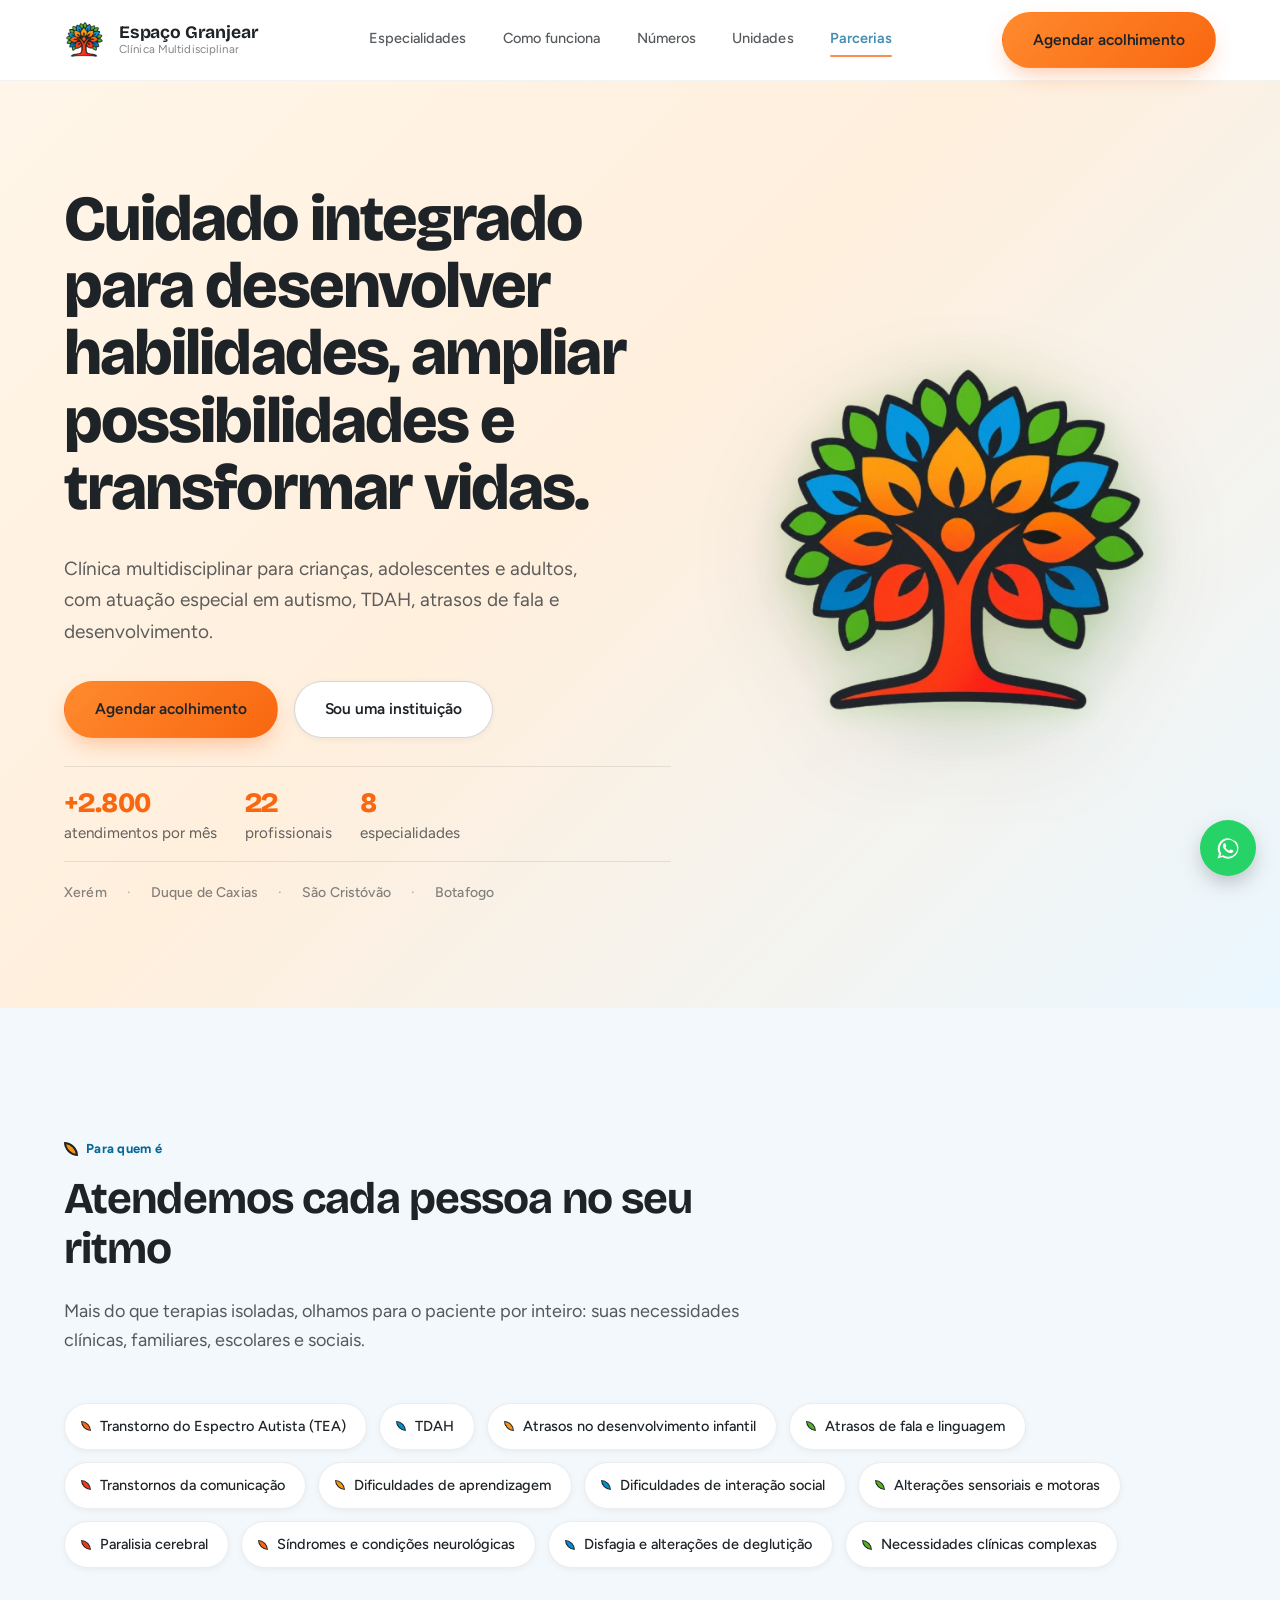
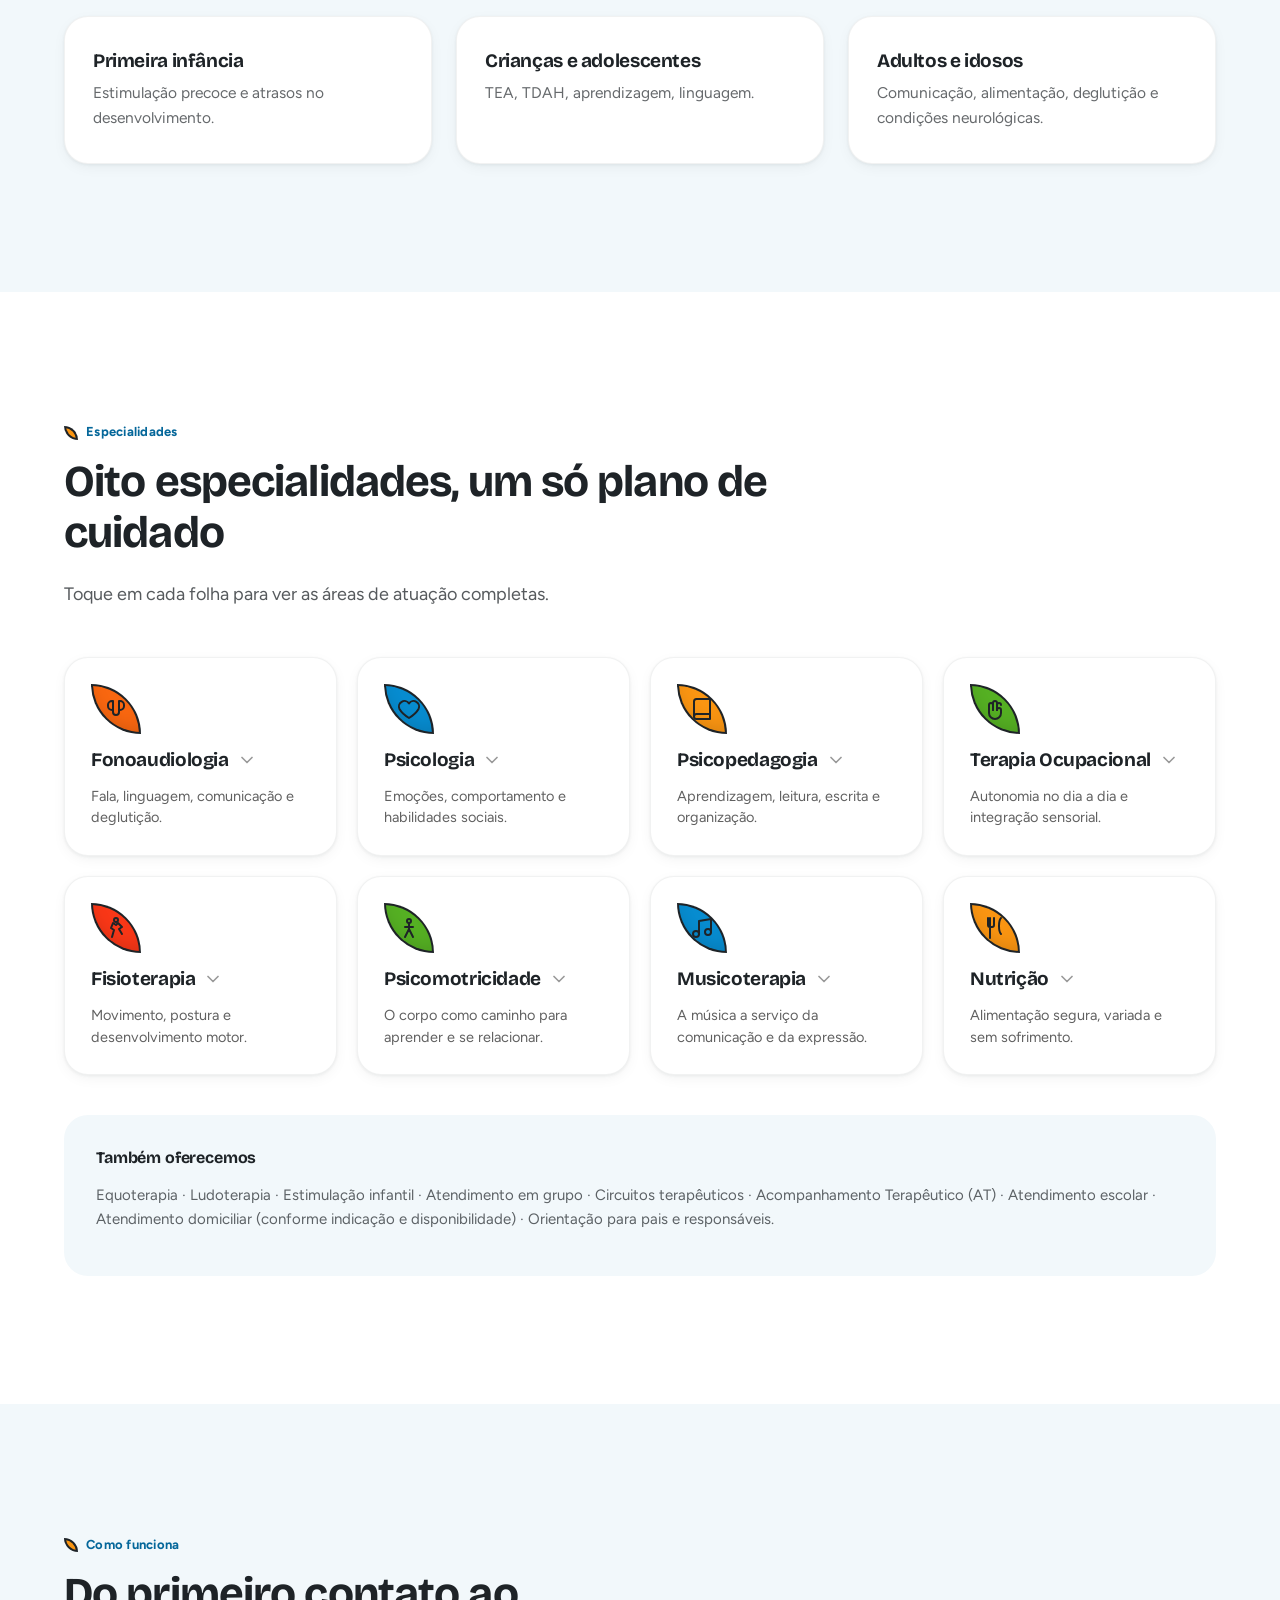
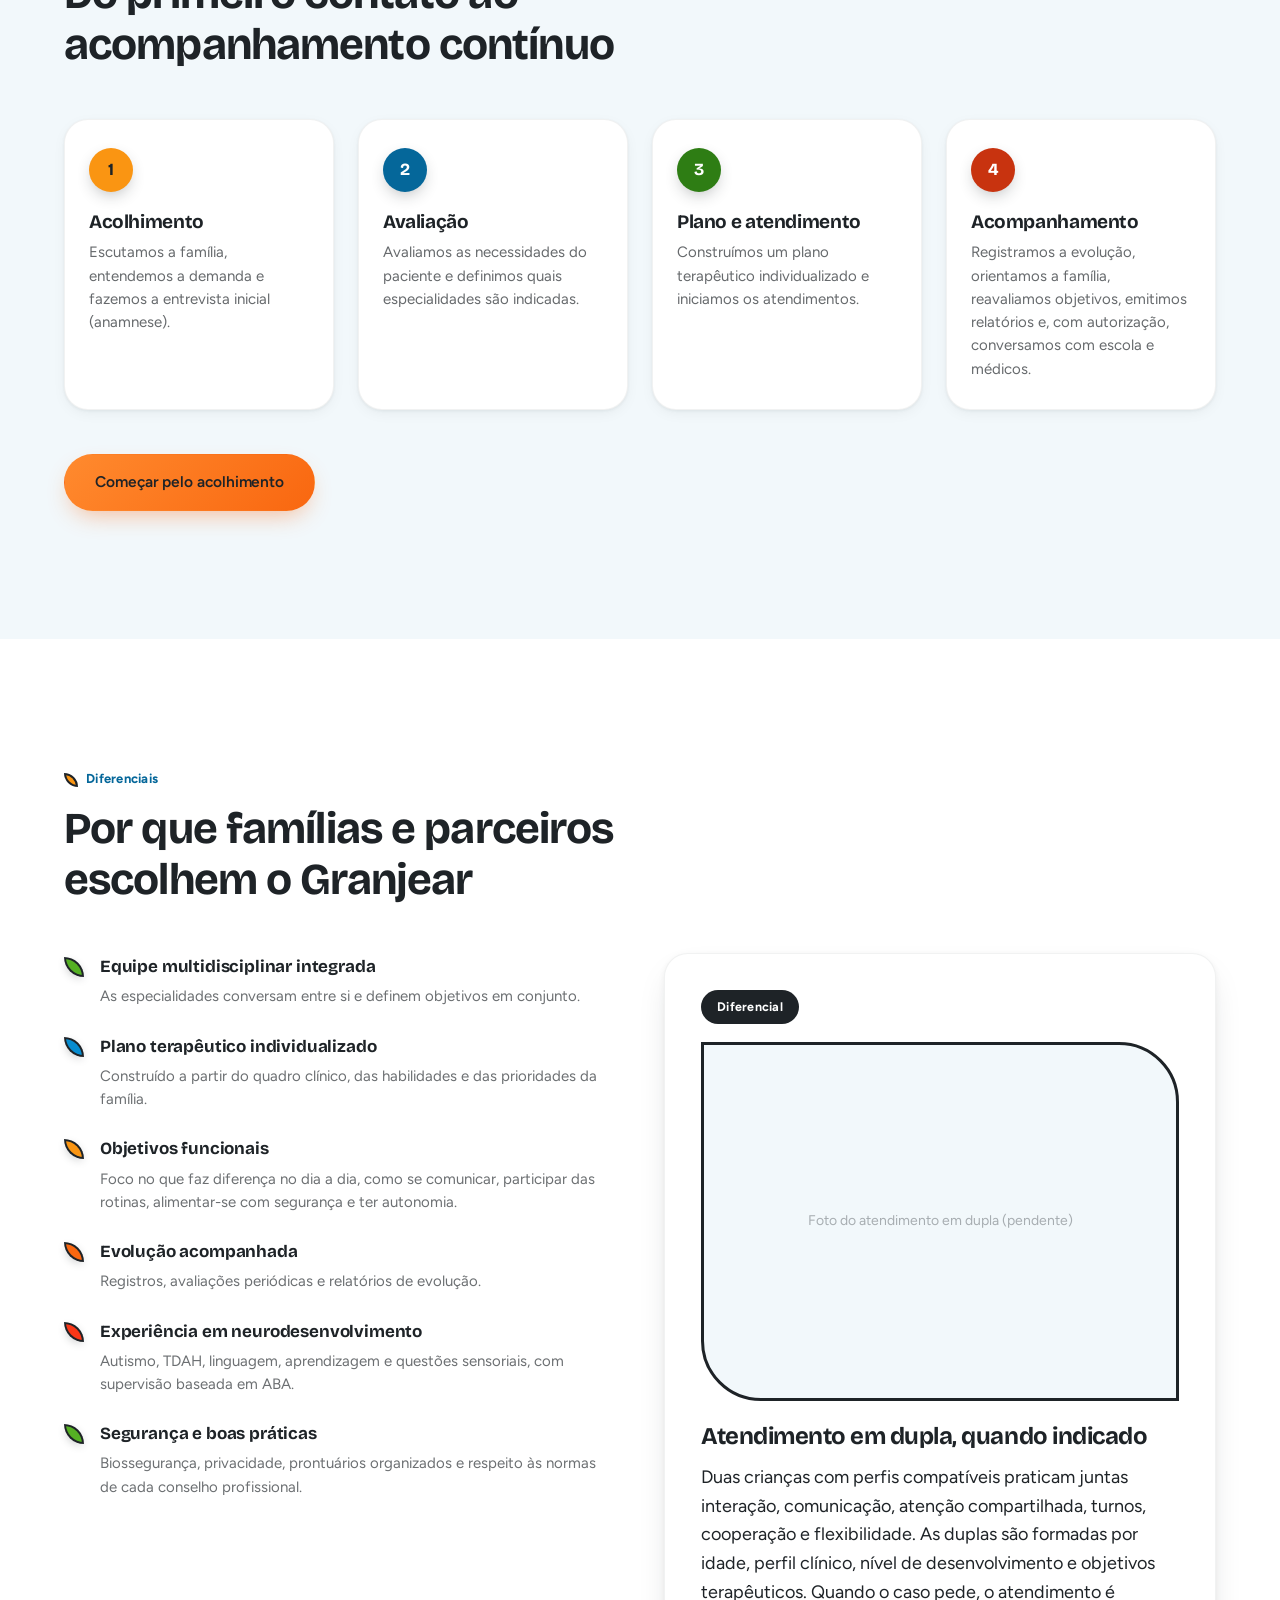
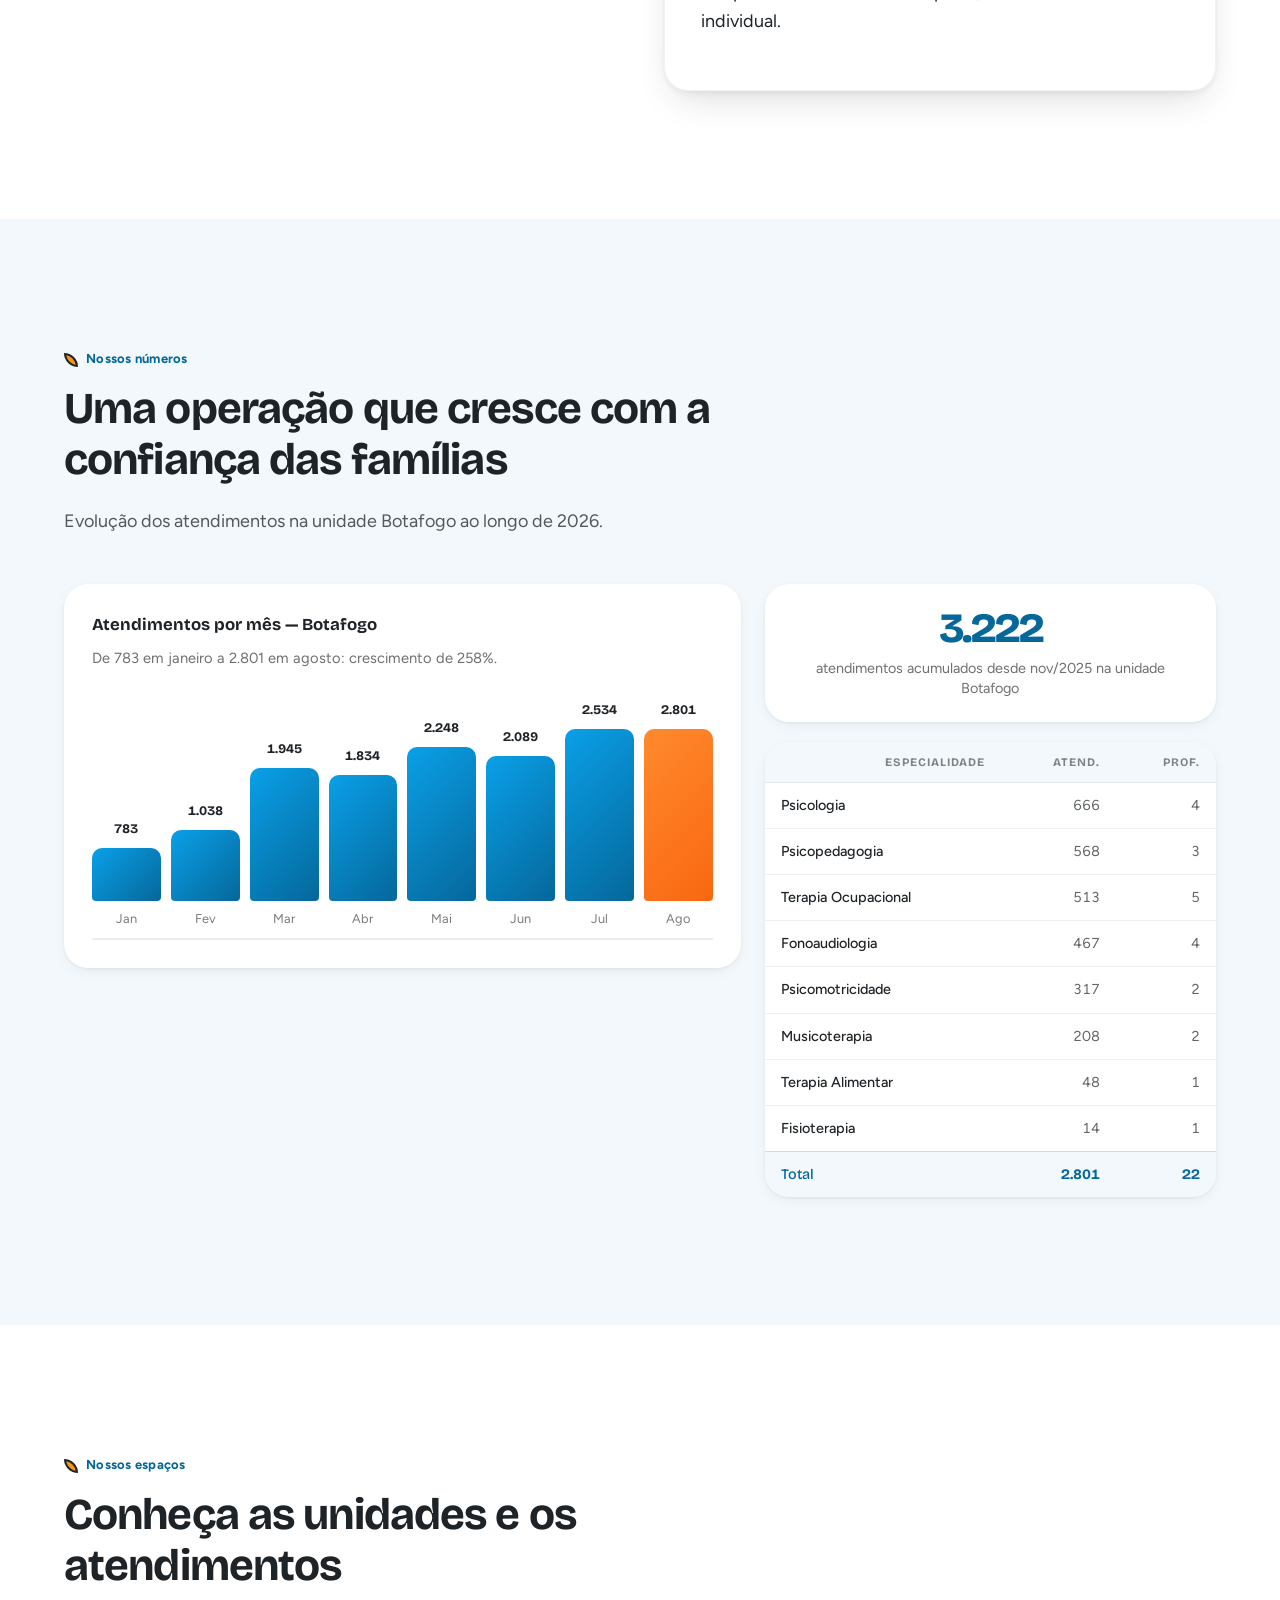
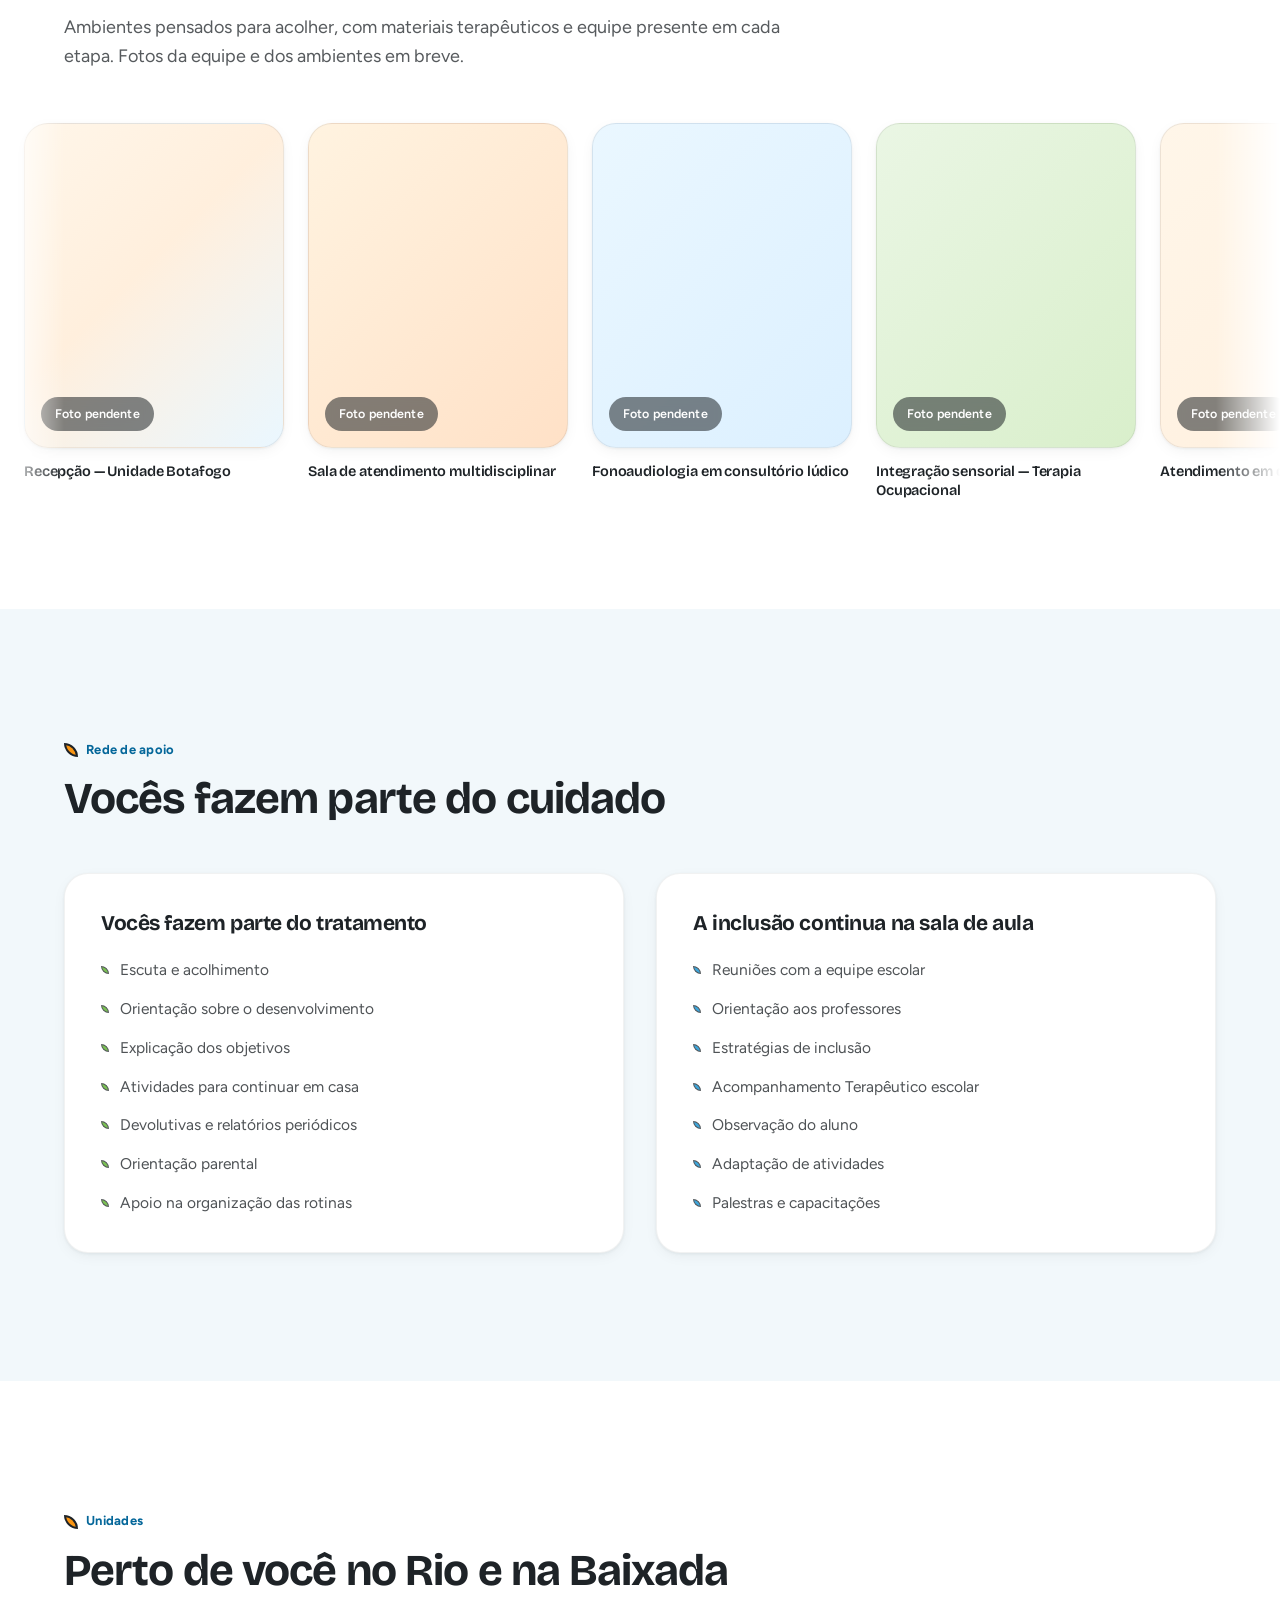
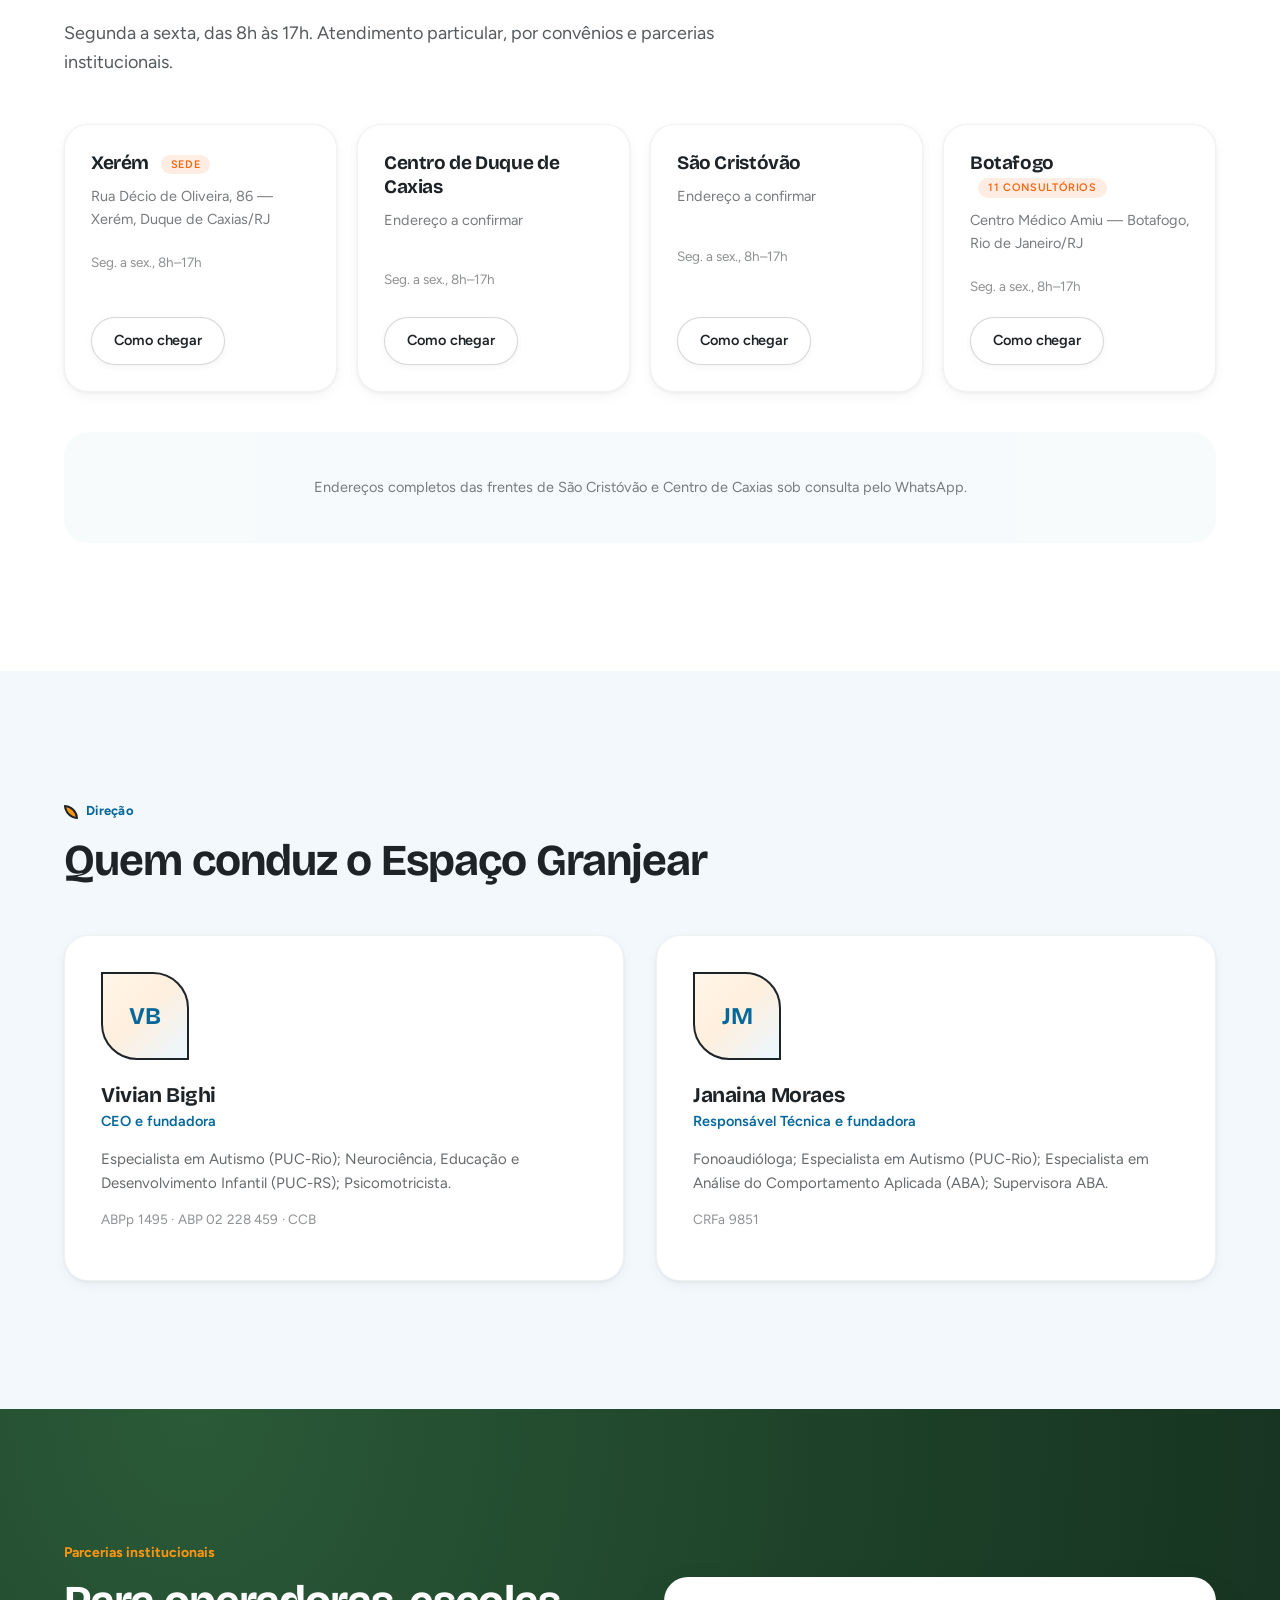
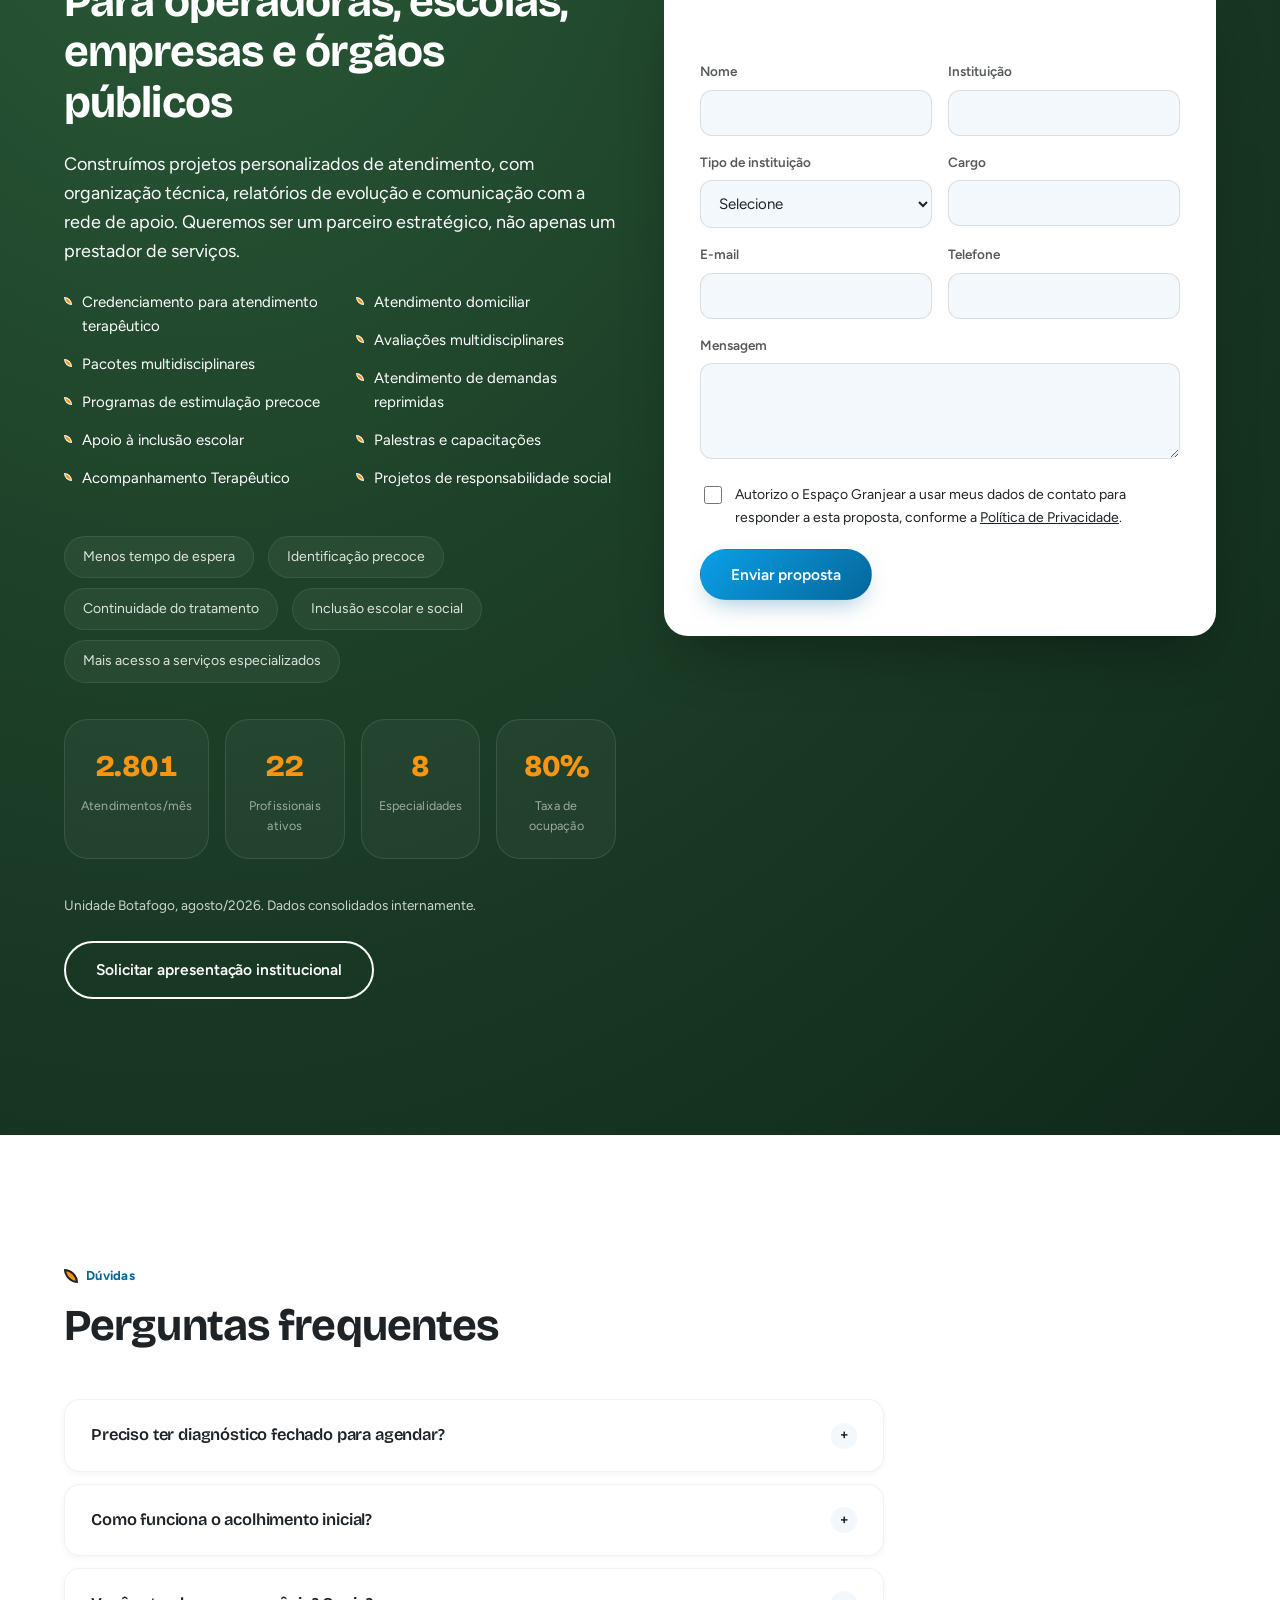
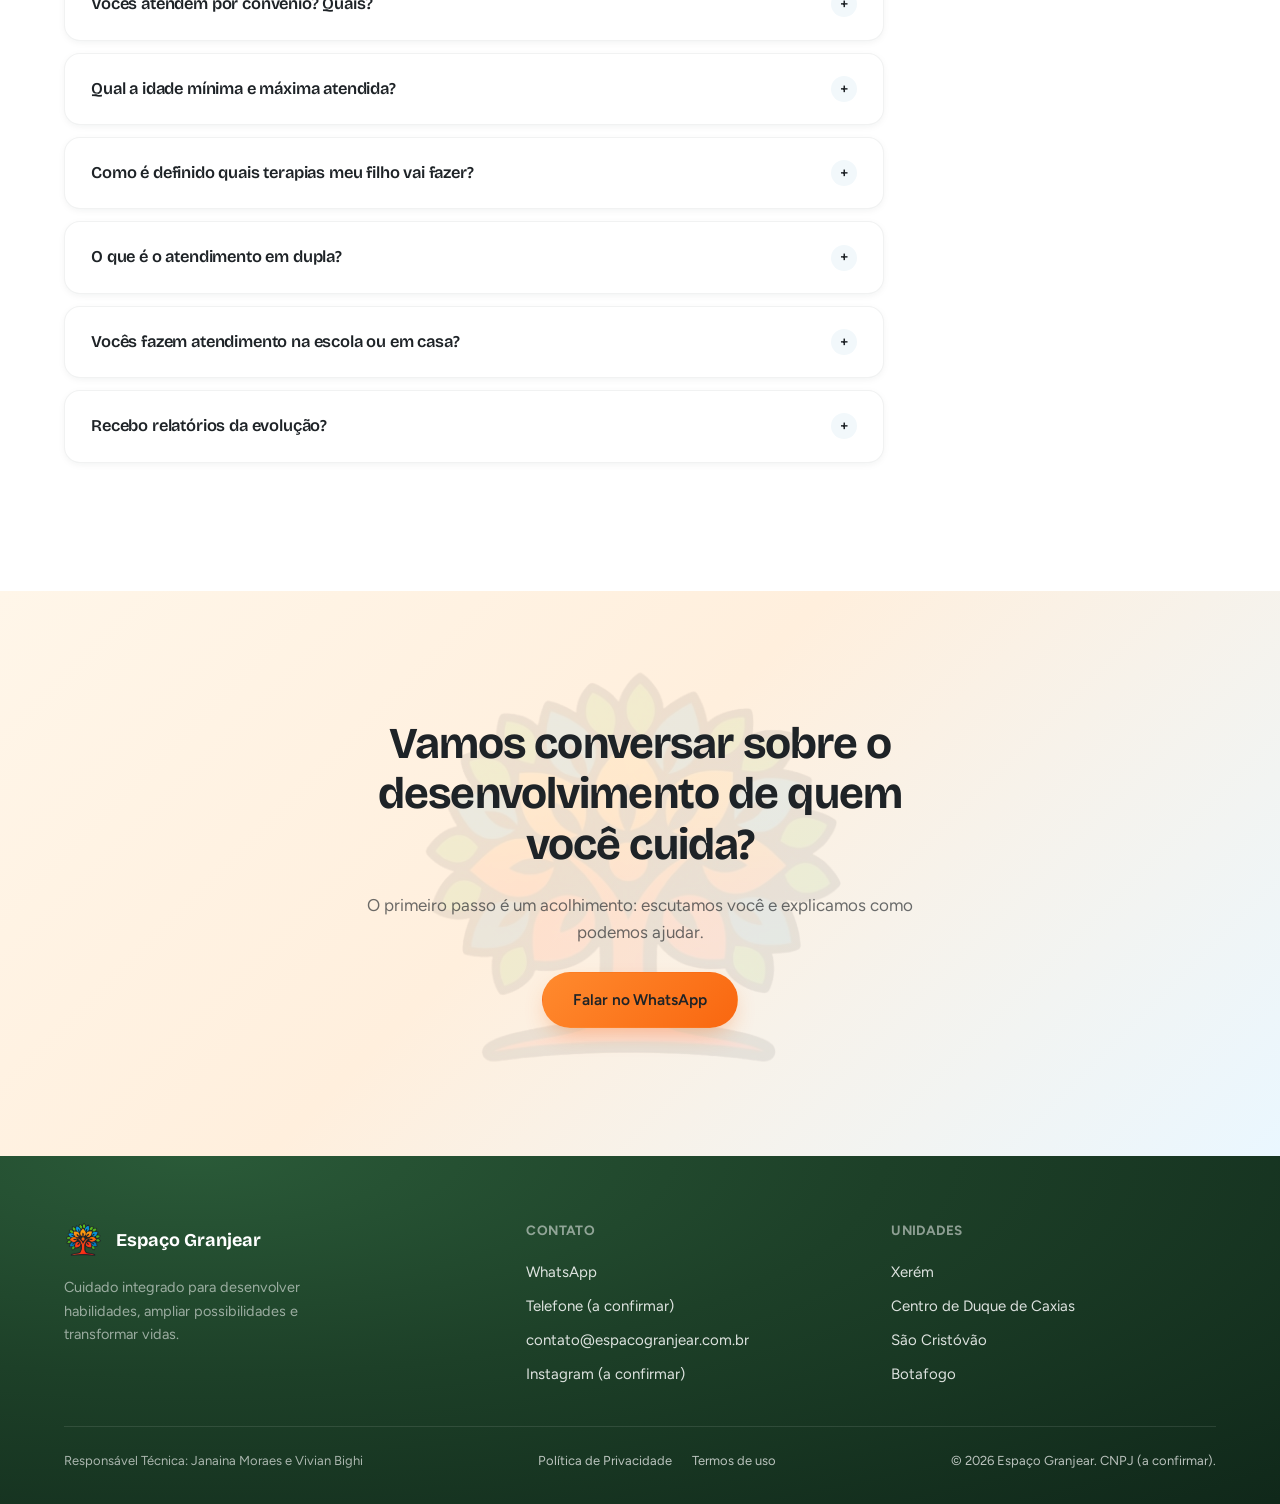
==== commit d3974464: "Melhorias: indicadores reais, secao de crescimento, SEO e correcao do formulario - Substitui os indi" ====
--- a/index.html
+++ b/index.html
@@ -12,6 +12,13 @@
 <meta property="og:description" content="Cuidado integrado para desenvolver habilidades, ampliar possibilidades e transformar vidas. Fonoaudiologia, Psicologia, Terapia Ocupacional, Psicopedagogia e mais.">
 <meta property="og:image" content="assets/img/logo-espaco-granjear.png">
 <meta name="twitter:card" content="summary_large_image">
+
+<link rel="canonical" href="https://espacogranjear.com.br/">
+<meta property="og:url" content="https://espacogranjear.com.br/">
+<meta property="og:locale" content="pt_BR">
+<meta property="og:site_name" content="Espaço Granjear">
+<meta name="theme-color" content="#F96710">
+<meta name="robots" content="index,follow">
 
 <link rel="icon" href="assets/img/logo-espaco-granjear.png" type="image/png">
 <link rel="apple-touch-icon" href="assets/img/logo-espaco-granjear.png">
@@ -32,10 +39,33 @@
   "openingHours": "Mo-Fr 08:00-17:00",
   "image": "assets/img/logo-espaco-granjear.png",
   "location": [
-    { "@type": "Place", "name": "Espaço Granjear — Xerém", "address": { "@type": "PostalAddress", "addressLocality": "Xerém, Duque de Caxias", "addressRegion": "RJ", "addressCountry": "BR" } },
+    { "@type": "Place", "name": "Espaço Granjear — Xerém (sede)", "address": { "@type": "PostalAddress", "streetAddress": "Rua Décio de Oliveira, 86", "addressLocality": "Xerém, Duque de Caxias", "addressRegion": "RJ", "addressCountry": "BR" } },
     { "@type": "Place", "name": "Espaço Granjear — Centro de Duque de Caxias", "address": { "@type": "PostalAddress", "addressLocality": "Duque de Caxias", "addressRegion": "RJ", "addressCountry": "BR" } },
     { "@type": "Place", "name": "Espaço Granjear — São Cristóvão", "address": { "@type": "PostalAddress", "addressLocality": "São Cristóvão, Rio de Janeiro", "addressRegion": "RJ", "addressCountry": "BR" } },
     { "@type": "Place", "name": "Espaço Granjear — Botafogo", "address": { "@type": "PostalAddress", "addressLocality": "Botafogo, Rio de Janeiro", "addressRegion": "RJ", "addressCountry": "BR" } }
+  ]
+}
+</script>
+
+<script type="application/ld+json">
+{
+  "@context": "https://schema.org",
+  "@type": "FAQPage",
+  "mainEntity": [
+    { "@type": "Question", "name": "Preciso ter diagnóstico fechado para agendar?",
+      "acceptedAnswer": { "@type": "Answer", "text": "Não. Você pode agendar mesmo com suspeita ou sem diagnóstico. No acolhimento inicial, ouvimos a família e orientamos os próximos passos." } },
+    { "@type": "Question", "name": "Como funciona o acolhimento inicial?",
+      "acceptedAnswer": { "@type": "Answer", "text": "É uma conversa com a família para entender a demanda e a história do paciente (anamnese), que orienta a avaliação e a indicação das especialidades." } },
+    { "@type": "Question", "name": "Vocês atendem por convênio?",
+      "acceptedAnswer": { "@type": "Answer", "text": "Atendemos particular, por alguns convênios e por parcerias institucionais. Fale conosco pelo WhatsApp para checar o seu convênio." } },
+    { "@type": "Question", "name": "Qual a idade mínima e máxima atendida?",
+      "acceptedAnswer": { "@type": "Answer", "text": "Atendemos desde a primeira infância até adultos e idosos, com abordagens específicas para cada fase de vida." } },
+    { "@type": "Question", "name": "O que é o atendimento em dupla?",
+      "acceptedAnswer": { "@type": "Answer", "text": "É quando duas crianças com perfis compatíveis são atendidas juntas para praticar interação, comunicação e cooperação. É indicado caso a caso; quando não é adequado, o atendimento é individual." } },
+    { "@type": "Question", "name": "Vocês fazem atendimento na escola ou em casa?",
+      "acceptedAnswer": { "@type": "Answer", "text": "Sim, oferecemos Acompanhamento Terapêutico escolar e atendimento domiciliar, conforme indicação clínica e disponibilidade." } },
+    { "@type": "Question", "name": "Recebo relatórios da evolução?",
+      "acceptedAnswer": { "@type": "Answer", "text": "Sim. Fazemos reavaliações periódicas, devolutivas para a família e relatórios de evolução, que podem ser compartilhados com escola e médicos mediante autorização." } }
   ]
 }
 </script>
@@ -57,6 +87,7 @@
       <ul class="nav-links">
         <li><a href="#especialidades">Especialidades</a></li>
         <li><a href="#como-funciona">Como funciona</a></li>
+        <li><a href="#crescimento">Números</a></li>
         <li><a href="#unidades">Unidades</a></li>
         <li><a href="#parcerias">Parcerias</a></li>
       </ul>
@@ -74,6 +105,7 @@
   <ul>
     <li><a href="#especialidades">Especialidades</a></li>
     <li><a href="#como-funciona">Como funciona</a></li>
+    <li><a href="#crescimento">Números</a></li>
     <li><a href="#unidades">Unidades</a></li>
     <li><a href="#parcerias">Parcerias</a></li>
     <li><a href="#faq">Perguntas frequentes</a></li>
@@ -93,6 +125,11 @@
           <a class="btn btn-primary" href="https://wa.me/5500000000000?text=Ol%C3%A1!%20Gostaria%20de%20agendar%20um%20acolhimento%20no%20Espa%C3%A7o%20Granjear." target="_blank" rel="noopener" data-event="whatsapp_hero">Agendar acolhimento</a>
           <a class="btn btn-tertiary" href="#parcerias">Sou uma instituição</a>
         </div>
+        <ul class="hero-proof">
+          <li><strong>+2.800</strong> atendimentos por mês</li>
+          <li><strong>22</strong> profissionais</li>
+          <li><strong>8</strong> especialidades</li>
+        </ul>
         <div class="hero-units">
           <span>Xerém</span><span>Duque de Caxias</span><span>São Cristóvão</span><span>Botafogo</span>
         </div>
@@ -244,8 +281,54 @@
     </div>
   </section>
 
+  <!-- ================= CRESCIMENTO / PROVA SOCIAL ================= -->
+  <section class="section section--mist" id="crescimento">
+    <div class="container">
+      <div class="section-head">
+        <span class="kicker">Nossos números</span>
+        <h2>Uma operação que cresce com a confiança das famílias</h2>
+        <p>Evolução dos atendimentos na unidade Botafogo ao longo de 2026.</p>
+      </div>
+
+      <div class="growth-layout">
+        <div class="growth-chart-card">
+          <div class="growth-chart-head">
+            <strong>Atendimentos por mês — Botafogo</strong>
+            <span>De 783 em janeiro a 2.801 em agosto: crescimento de 258%.</span>
+          </div>
+          <ul class="growth-chart" id="growthChart" role="img"
+              aria-label="Gráfico de barras dos atendimentos mensais na unidade Botafogo em 2026: janeiro 783, fevereiro 1.038, março 1.945, abril 1.834, maio 2.248, junho 2.089, julho 2.534, agosto 2.801."></ul>
+        </div>
+
+        <div class="growth-side">
+          <div class="growth-highlight">
+            <strong data-count="3222">0</strong>
+            <span>atendimentos acumulados desde nov/2025 na unidade Botafogo</span>
+          </div>
+          <table class="growth-table">
+            <caption class="sr-only">Atendimentos e profissionais por especialidade em agosto de 2026</caption>
+            <thead>
+              <tr><th scope="col">Especialidade</th><th scope="col">Atend.</th><th scope="col">Prof.</th></tr>
+            </thead>
+            <tbody>
+              <tr><th scope="row">Psicologia</th><td>666</td><td>4</td></tr>
+              <tr><th scope="row">Psicopedagogia</th><td>568</td><td>3</td></tr>
+              <tr><th scope="row">Terapia Ocupacional</th><td>513</td><td>5</td></tr>
+              <tr><th scope="row">Fonoaudiologia</th><td>467</td><td>4</td></tr>
+              <tr><th scope="row">Psicomotricidade</th><td>317</td><td>2</td></tr>
+              <tr><th scope="row">Musicoterapia</th><td>208</td><td>2</td></tr>
+              <tr><th scope="row">Terapia Alimentar</th><td>48</td><td>1</td></tr>
+              <tr><th scope="row">Fisioterapia</th><td>14</td><td>1</td></tr>
+            </tbody>
+            <tfoot><tr><th scope="row">Total</th><td>2.801</td><td>22</td></tr></tfoot>
+          </table>
+        </div>
+      </div>
+    </div>
+  </section>
+
   <!-- ================= GALERIA ================= -->
-  <section class="section section--mist marquee-section" id="galeria">
+  <section class="section marquee-section" id="galeria">
     <div class="container">
       <div class="section-head">
         <span class="kicker">Nossos espaços</span>
@@ -354,8 +437,8 @@
       </div>
       <div class="unidades-grid">
         <div class="unidade-card">
-          <h3>Xerém</h3>
-          <p class="addr">Endereço a confirmar</p>
+          <h3>Xerém <span class="unit-tag">Sede</span></h3>
+          <p class="addr">Rua Décio de Oliveira, 86 — Xerém, Duque de Caxias/RJ</p>
           <p class="hours">Seg. a sex., 8h–17h</p>
           <a class="btn btn-tertiary btn--sm" href="https://www.google.com/maps/search/?api=1&query=Espa%C3%A7o+Granjear+Xer%C3%A9m" target="_blank" rel="noopener" data-event="como_chegar_xerem">Como chegar</a>
         </div>
@@ -372,13 +455,13 @@
           <a class="btn btn-tertiary btn--sm" href="https://www.google.com/maps/search/?api=1&query=Espa%C3%A7o+Granjear+S%C3%A3o+Crist%C3%B3v%C3%A3o" target="_blank" rel="noopener" data-event="como_chegar_saocristovao">Como chegar</a>
         </div>
         <div class="unidade-card">
-          <h3>Botafogo</h3>
-          <p class="addr">Endereço a confirmar</p>
+          <h3>Botafogo <span class="unit-tag">11 consultórios</span></h3>
+          <p class="addr">Centro Médico Amiu — Botafogo, Rio de Janeiro/RJ</p>
           <p class="hours">Seg. a sex., 8h–17h</p>
           <a class="btn btn-tertiary btn--sm" href="https://www.google.com/maps/search/?api=1&query=Espa%C3%A7o+Granjear+Botafogo" target="_blank" rel="noopener" data-event="como_chegar_botafogo">Como chegar</a>
         </div>
       </div>
-      <div class="map-note">Mapa das unidades em breve — endereços em confirmação.</div>
+      <div class="map-note">Endereços completos das frentes de São Cristóvão e Centro de Caxias sob consulta pelo WhatsApp.</div>
     </div>
   </section>
 
@@ -438,15 +521,16 @@
             <span>Mais acesso a serviços especializados</span>
           </div>
 
-          <div class="stats-row" aria-label="Indicadores — dados a confirmar">
-            <div class="stat-box"><div class="num">—</div><div class="label">Pacientes ativos</div></div>
-            <div class="stat-box"><div class="num">—</div><div class="label">Atendimentos/mês</div></div>
-            <div class="stat-box"><div class="num">—</div><div class="label">Profissionais</div></div>
-            <div class="stat-box"><div class="num">—</div><div class="label">Anos de atuação</div></div>
-          </div>
+          <div class="stats-row" aria-label="Indicadores da unidade Botafogo em agosto de 2026">
+            <div class="stat-box"><div class="num" data-count="2801">0</div><div class="label">Atendimentos/mês</div></div>
+            <div class="stat-box"><div class="num" data-count="22">0</div><div class="label">Profissionais ativos</div></div>
+            <div class="stat-box"><div class="num" data-count="8">0</div><div class="label">Especialidades</div></div>
+            <div class="stat-box"><div class="num" data-count="80" data-suffix="%">0</div><div class="label">Taxa de ocupação</div></div>
+          </div>
+          <p class="stats-note">Unidade Botafogo, agosto/2026. Dados consolidados internamente.</p>
 
           <div class="parceria-actions">
-            <a class="btn btn-outline-light" href="assets/Espaco_Granjear_Apresentacao_Parceiros.pdf" target="_blank" rel="noopener" data-event="download_pdf">Baixar apresentação institucional (PDF)</a>
+            <a class="btn btn-outline-light" href="https://wa.me/5500000000000?text=Ol%C3%A1!%20Sou%20de%20uma%20institui%C3%A7%C3%A3o%20e%20gostaria%20de%20receber%20a%20apresenta%C3%A7%C3%A3o%20institucional%20do%20Espa%C3%A7o%20Granjear." target="_blank" rel="noopener" data-event="solicitar_apresentacao">Solicitar apresentação institucional</a>
           </div>
         </div>
 
--- a/css/style.css
+++ b/css/style.css
@@ -966,3 +966,145 @@
   .header-actions .btn.btn-primary.header-only { display: none; }
   .hamburger { display: flex; }
 }
+
+
+/* ==========================================================================
+   Prova social — hero, indicadores e gráfico de crescimento
+   ========================================================================== */
+.sr-only {
+  position: absolute; width: 1px; height: 1px; padding: 0; margin: -1px;
+  overflow: hidden; clip: rect(0 0 0 0); white-space: nowrap; border: 0;
+}
+
+/* Prova no hero */
+.hero-proof {
+  display: flex; flex-wrap: wrap; gap: 28px;
+  margin: 28px 0 20px; padding: 18px 0;
+  border-top: 1px solid rgba(30,35,39,0.1);
+  border-bottom: 1px solid rgba(30,35,39,0.1);
+}
+.hero-proof li { font-size: 0.95rem; color: rgba(30,35,39,0.7); line-height: 1.35; }
+.hero-proof strong {
+  display: block; font-family: var(--font-display); font-weight: 800;
+  font-size: 1.75rem; color: var(--leaf-orange); letter-spacing: -0.02em;
+  font-variant-numeric: tabular-nums;
+}
+
+/* Indicadores na seção de parcerias */
+.stats-row .num[data-count] { font-variant-numeric: tabular-nums; }
+.stats-note {
+  margin: 12px 0 0; font-size: 0.85rem;
+  color: rgba(255,255,255,0.78);
+}
+
+/* Seção de crescimento */
+.growth-layout {
+  display: grid; grid-template-columns: 1.5fr 1fr;
+  gap: 24px; align-items: start;
+}
+.growth-chart-card,
+.growth-highlight,
+.growth-table {
+  background: var(--white);
+  border-radius: var(--radius-card);
+  box-shadow: var(--shadow-card);
+}
+.growth-chart-card { padding: 28px; }
+.growth-chart-head { margin-bottom: 28px; }
+.growth-chart-head strong {
+  display: block; font-family: var(--font-display); font-weight: 700;
+  font-size: 1.05rem; margin-bottom: 4px;
+}
+.growth-chart-head span { font-size: 0.92rem; color: rgba(30,35,39,0.65); }
+
+.growth-chart {
+  display: grid; grid-auto-flow: column; grid-auto-columns: 1fr;
+  align-items: end; gap: 10px; height: 240px;
+  border-bottom: 2px solid rgba(30,35,39,0.08); padding-bottom: 8px;
+}
+.growth-chart li {
+  display: flex; flex-direction: column; justify-content: flex-end;
+  height: 100%; min-height: 0; text-align: center; gap: 8px;
+}
+.growth-chart .g-val,
+.growth-chart .g-lbl { flex: none; }
+.growth-chart .g-val {
+  font-family: var(--font-display); font-weight: 700; font-size: 0.82rem;
+  color: var(--ink); font-variant-numeric: tabular-nums;
+}
+.growth-chart .g-lbl { font-size: 0.8rem; color: rgba(30,35,39,0.6); }
+.growth-chart .g-bar {
+  width: 100%; height: 0; border-radius: 10px 10px 4px 4px;
+  background: var(--grad-blue);
+  transition: height 0.9s cubic-bezier(0.22,0.61,0.36,1);
+  transition-delay: calc(var(--i, 0) * 70ms);
+}
+.growth-chart li:last-child .g-bar { background: var(--grad-orange); }
+
+.growth-side { display: grid; gap: 20px; }
+.growth-highlight { padding: 24px; text-align: center; }
+.growth-highlight strong {
+  display: block; font-family: var(--font-display); font-weight: 800;
+  font-size: 2.6rem; line-height: 1; color: var(--leaf-blue-dark);
+  letter-spacing: -0.03em; font-variant-numeric: tabular-nums;
+}
+.growth-highlight span {
+  display: block; margin-top: 8px; font-size: 0.9rem;
+  color: rgba(30,35,39,0.65); line-height: 1.4;
+}
+
+.growth-table { width: 100%; border-collapse: collapse; overflow: hidden; }
+.growth-table th,
+.growth-table td {
+  padding: 11px 16px; font-size: 0.9rem; text-align: right;
+  border-bottom: 1px solid rgba(30,35,39,0.07);
+}
+.growth-table thead th {
+  font-family: var(--font-display); font-size: 0.72rem; font-weight: 700;
+  letter-spacing: 0.08em; text-transform: uppercase;
+  color: rgba(30,35,39,0.55); background: var(--mist);
+}
+.growth-table th[scope="row"] { text-align: left; font-weight: 500; }
+.growth-table td { color: rgba(30,35,39,0.7); font-variant-numeric: tabular-nums; }
+.growth-table tbody tr:hover { background: rgba(7,140,208,0.04); }
+.growth-table tfoot th,
+.growth-table tfoot td {
+  font-family: var(--font-display); font-weight: 700;
+  color: var(--leaf-blue-dark); background: var(--mist); border-bottom: 0;
+}
+
+/* Tag nas unidades */
+.unit-tag {
+  display: inline-block; vertical-align: middle; margin-left: 8px;
+  font-family: var(--font-body); font-size: 0.68rem; font-weight: 600;
+  letter-spacing: 0.06em; text-transform: uppercase;
+  color: var(--leaf-orange); background: rgba(249,103,16,0.12);
+  border-radius: var(--radius-pill); padding: 3px 10px;
+}
+
+@media (max-width: 900px) {
+  .growth-layout { grid-template-columns: 1fr; }
+}
+@media (max-width: 600px) {
+  .growth-chart { height: 180px; gap: 5px; }
+  .growth-chart .g-val { font-size: 0.68rem; }
+  .growth-chart .g-lbl { font-size: 0.7rem; }
+  .growth-chart-card { padding: 20px; }
+  .hero-proof { gap: 18px; }
+  .hero-proof strong { font-size: 1.4rem; }
+}
+@media (max-width: 380px) {
+  .growth-chart .g-val { display: none; }
+}
+
+/* Link ativo na navegação */
+.nav-links a.is-active {
+  color: var(--leaf-blue-dark);
+  font-weight: 600;
+}
+.nav-links a.is-active::after {
+  content: ""; display: block; height: 2px; margin-top: 3px;
+  border-radius: 2px; background: var(--leaf-orange);
+}
+
+.stats-note + .parceria-actions { margin-top: 24px; }
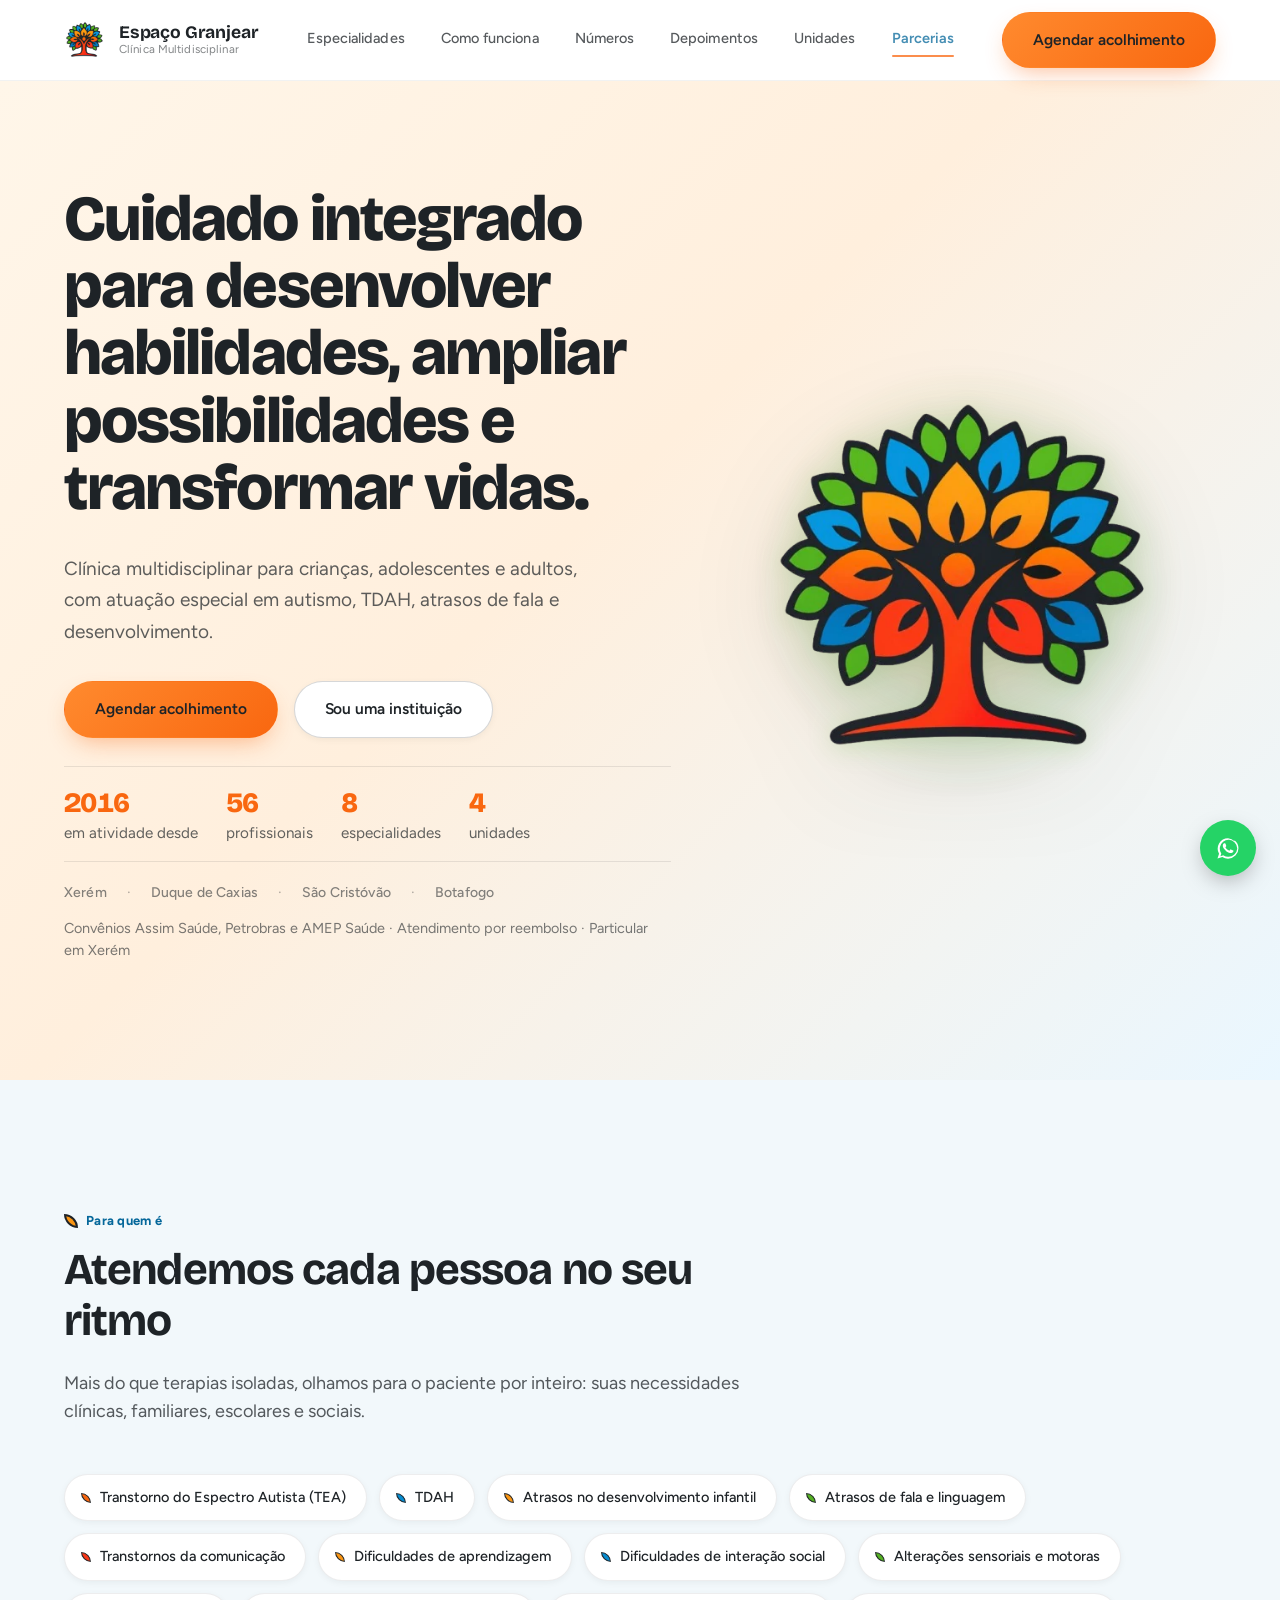
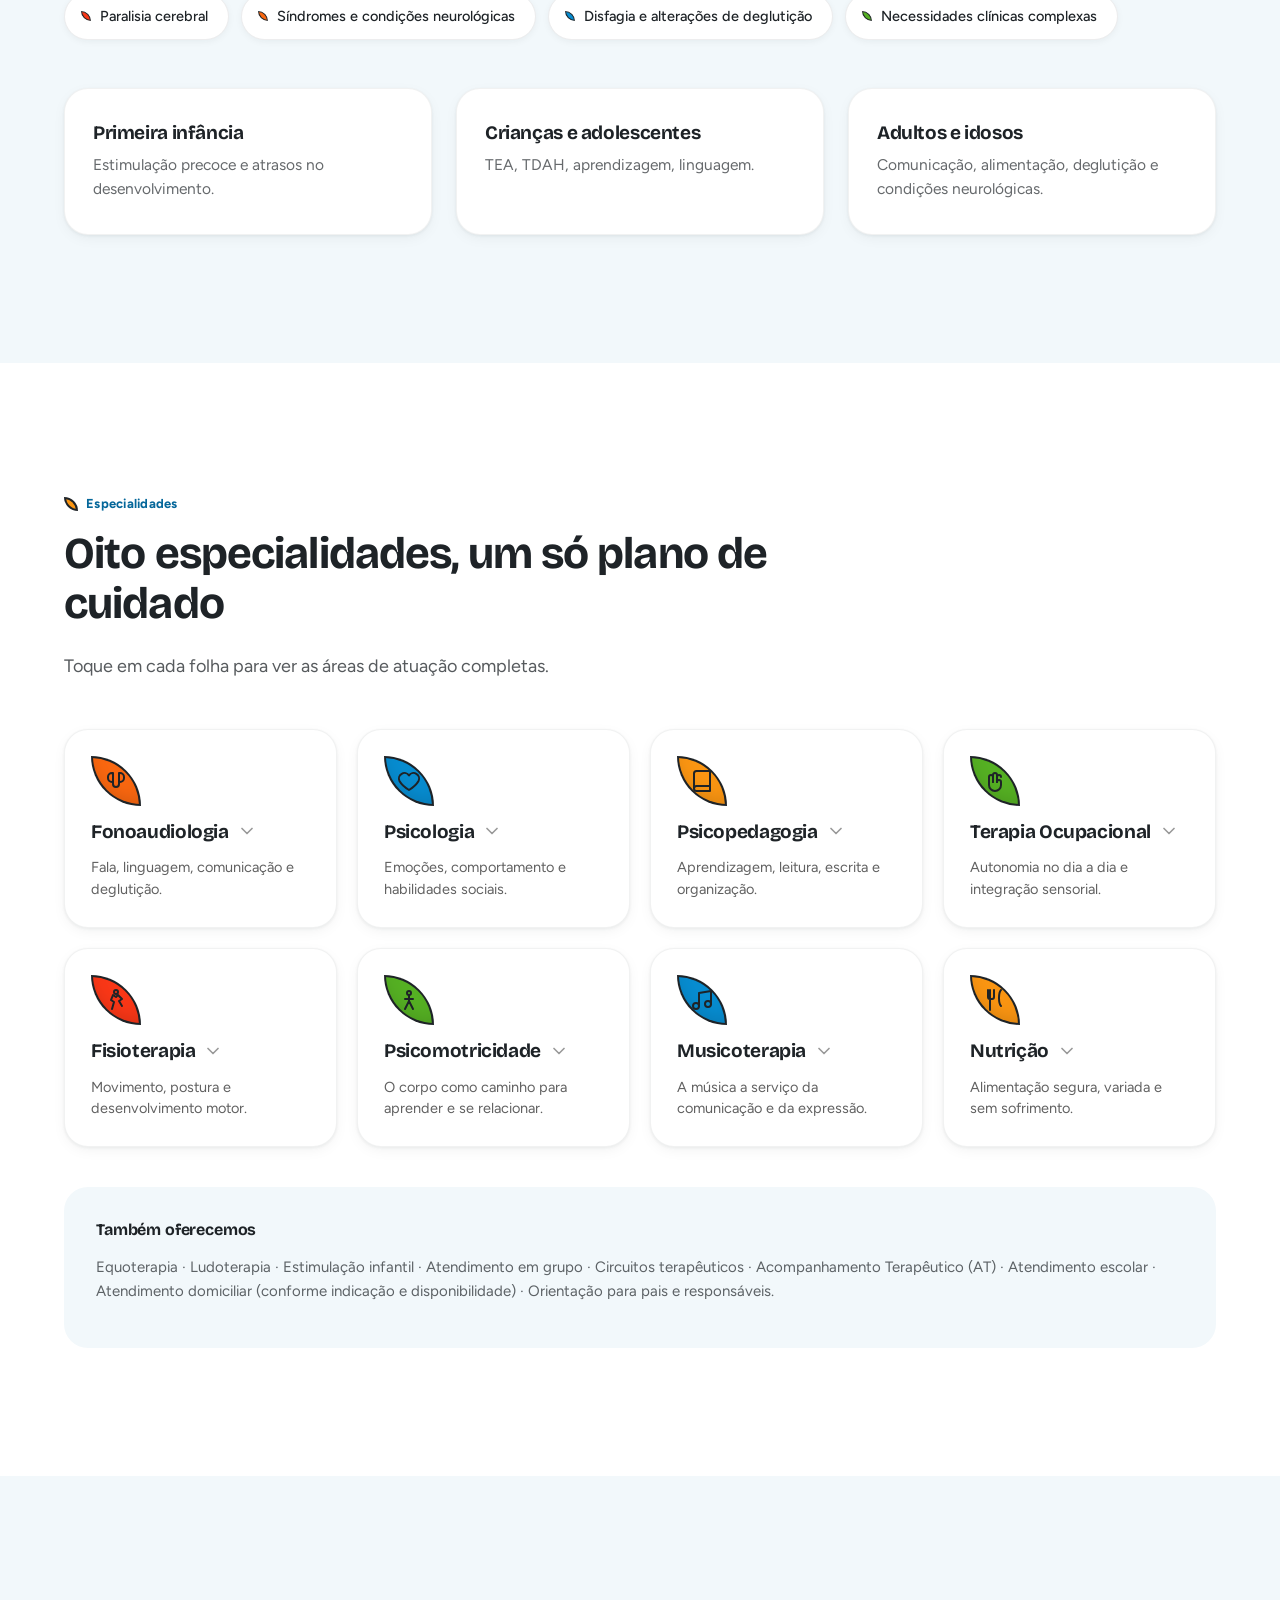
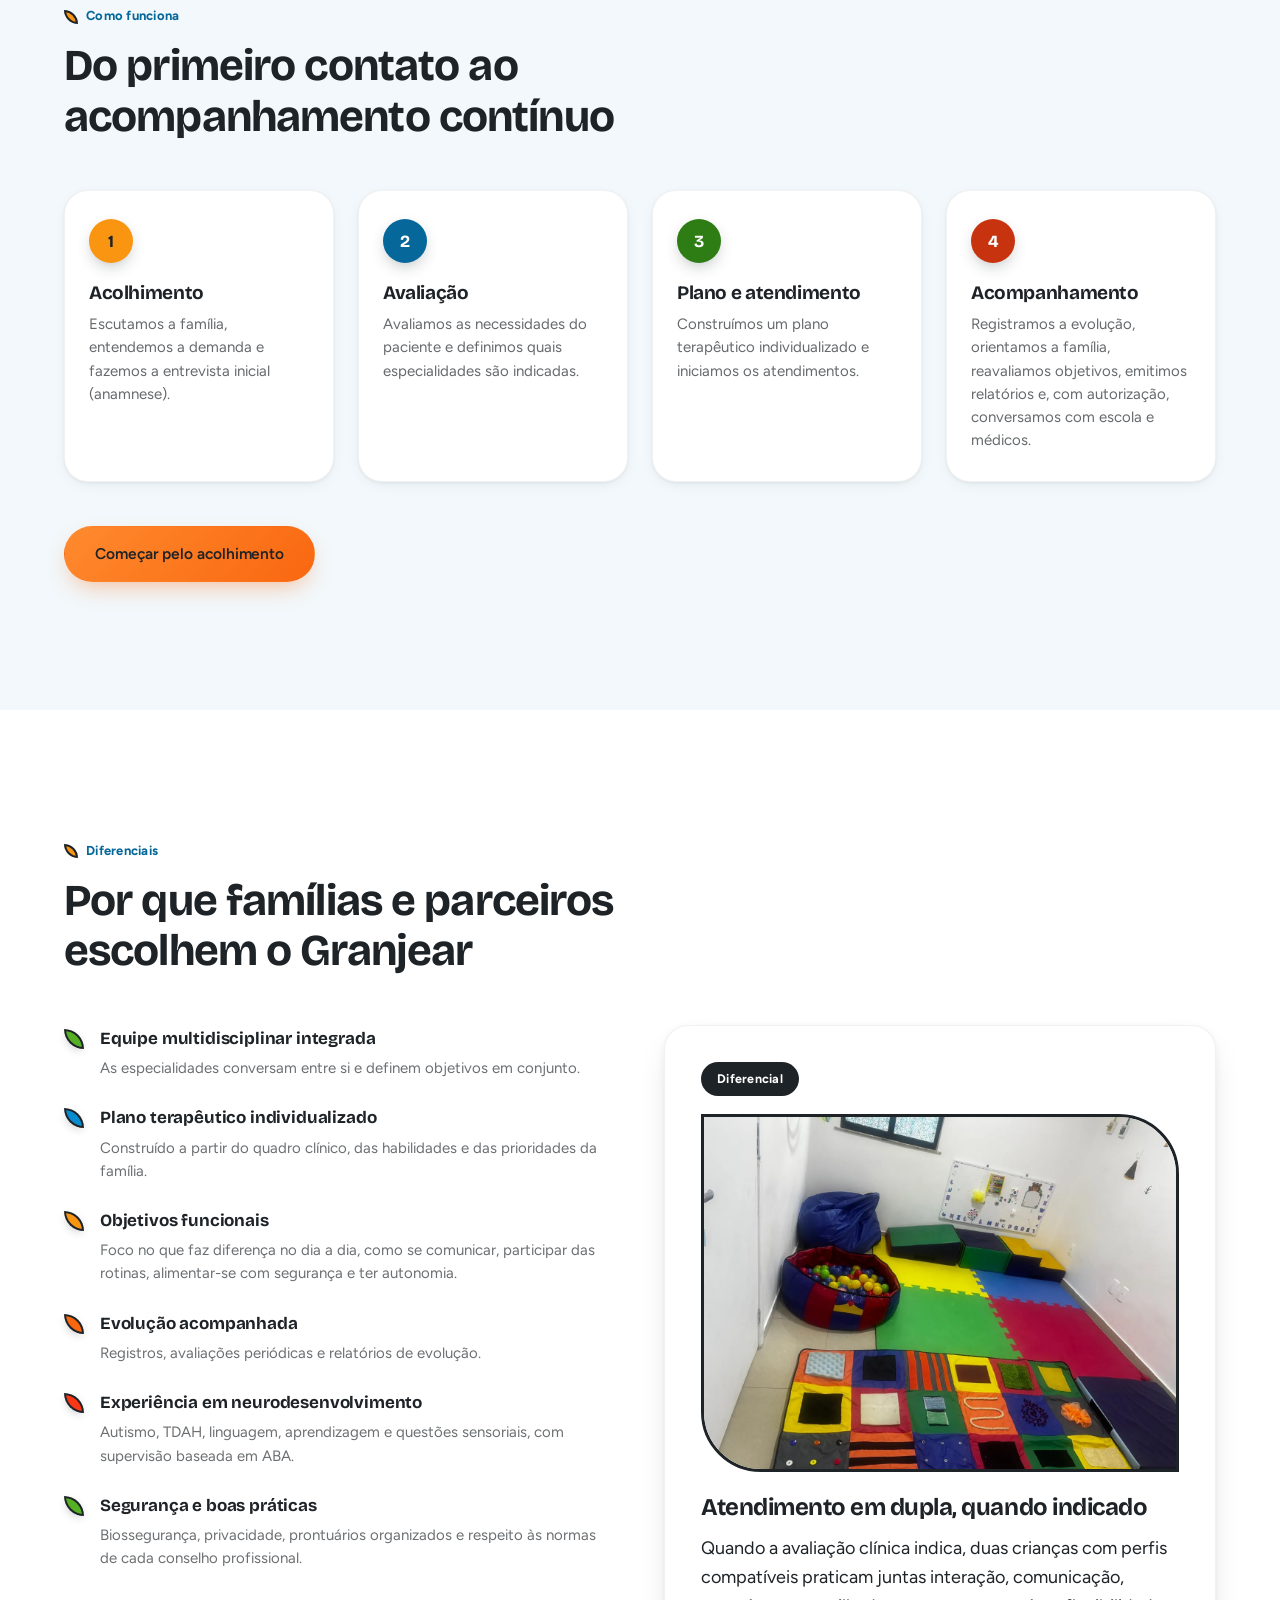
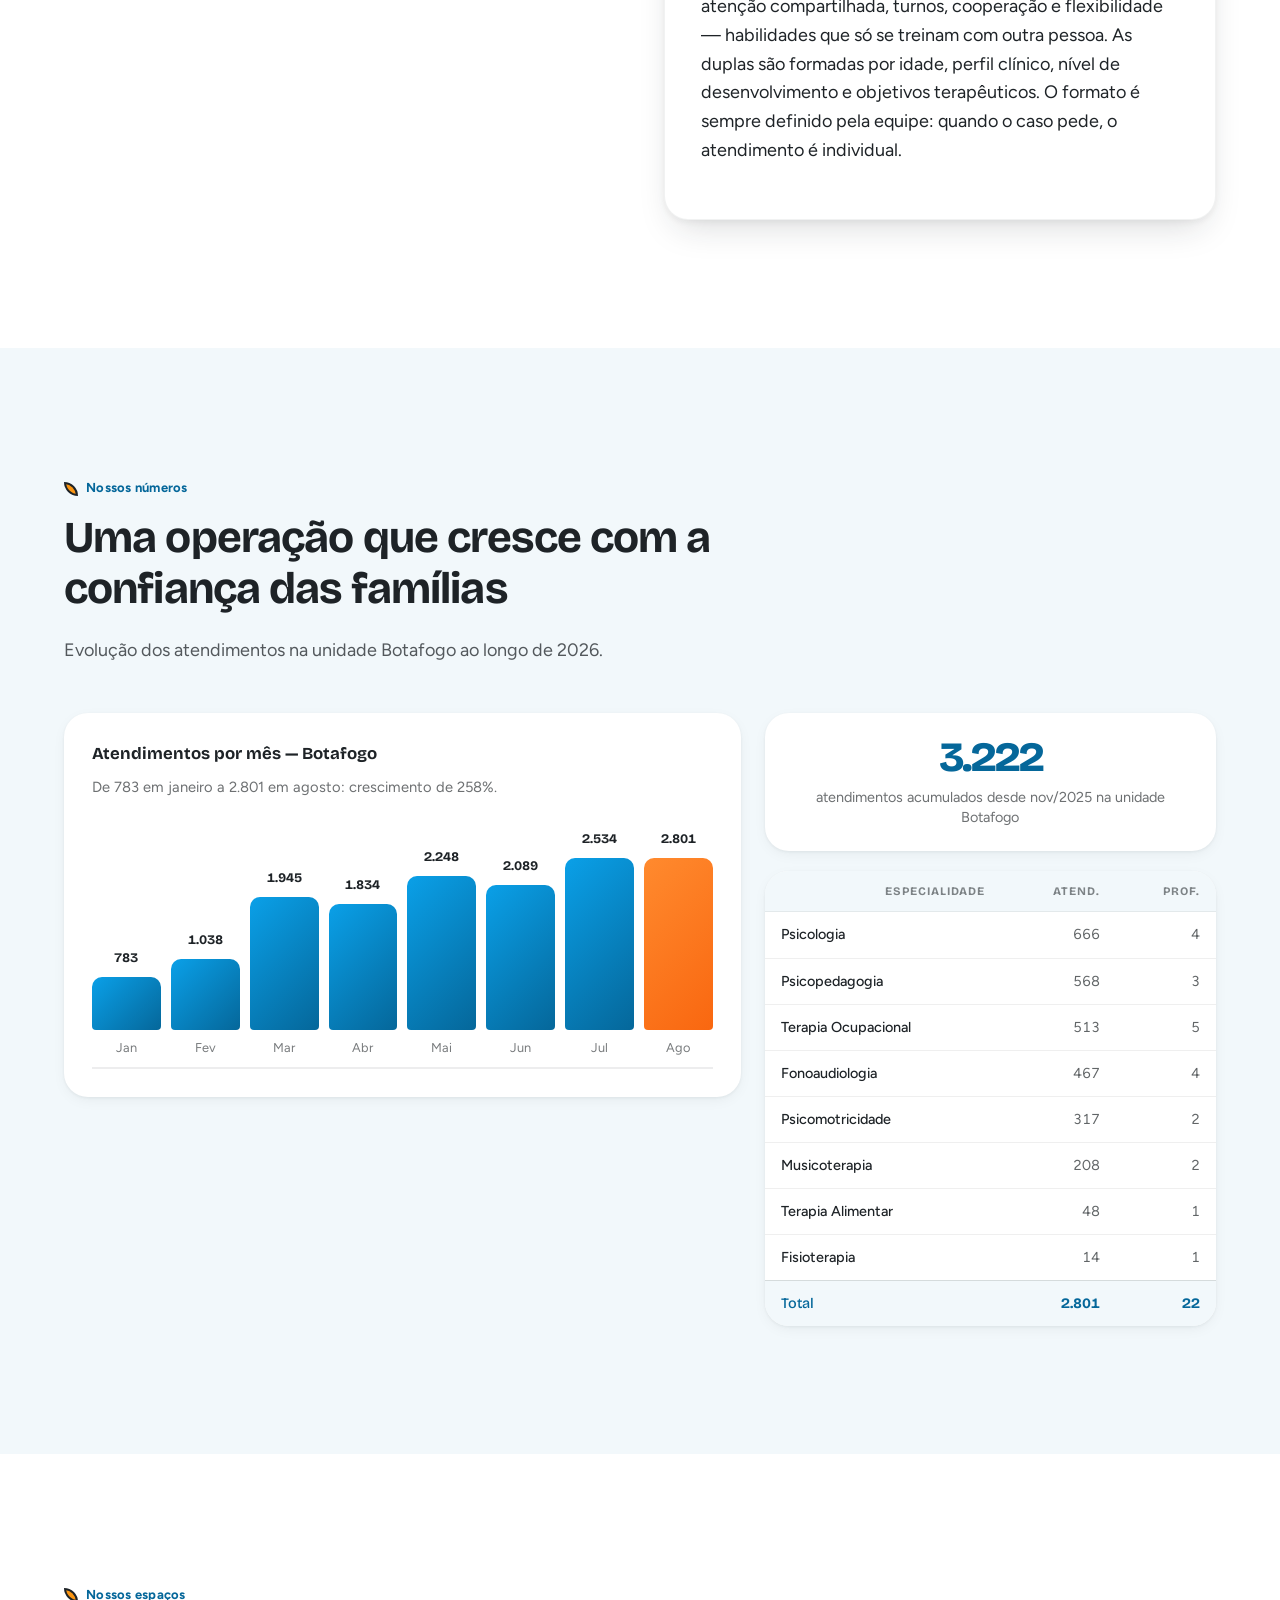
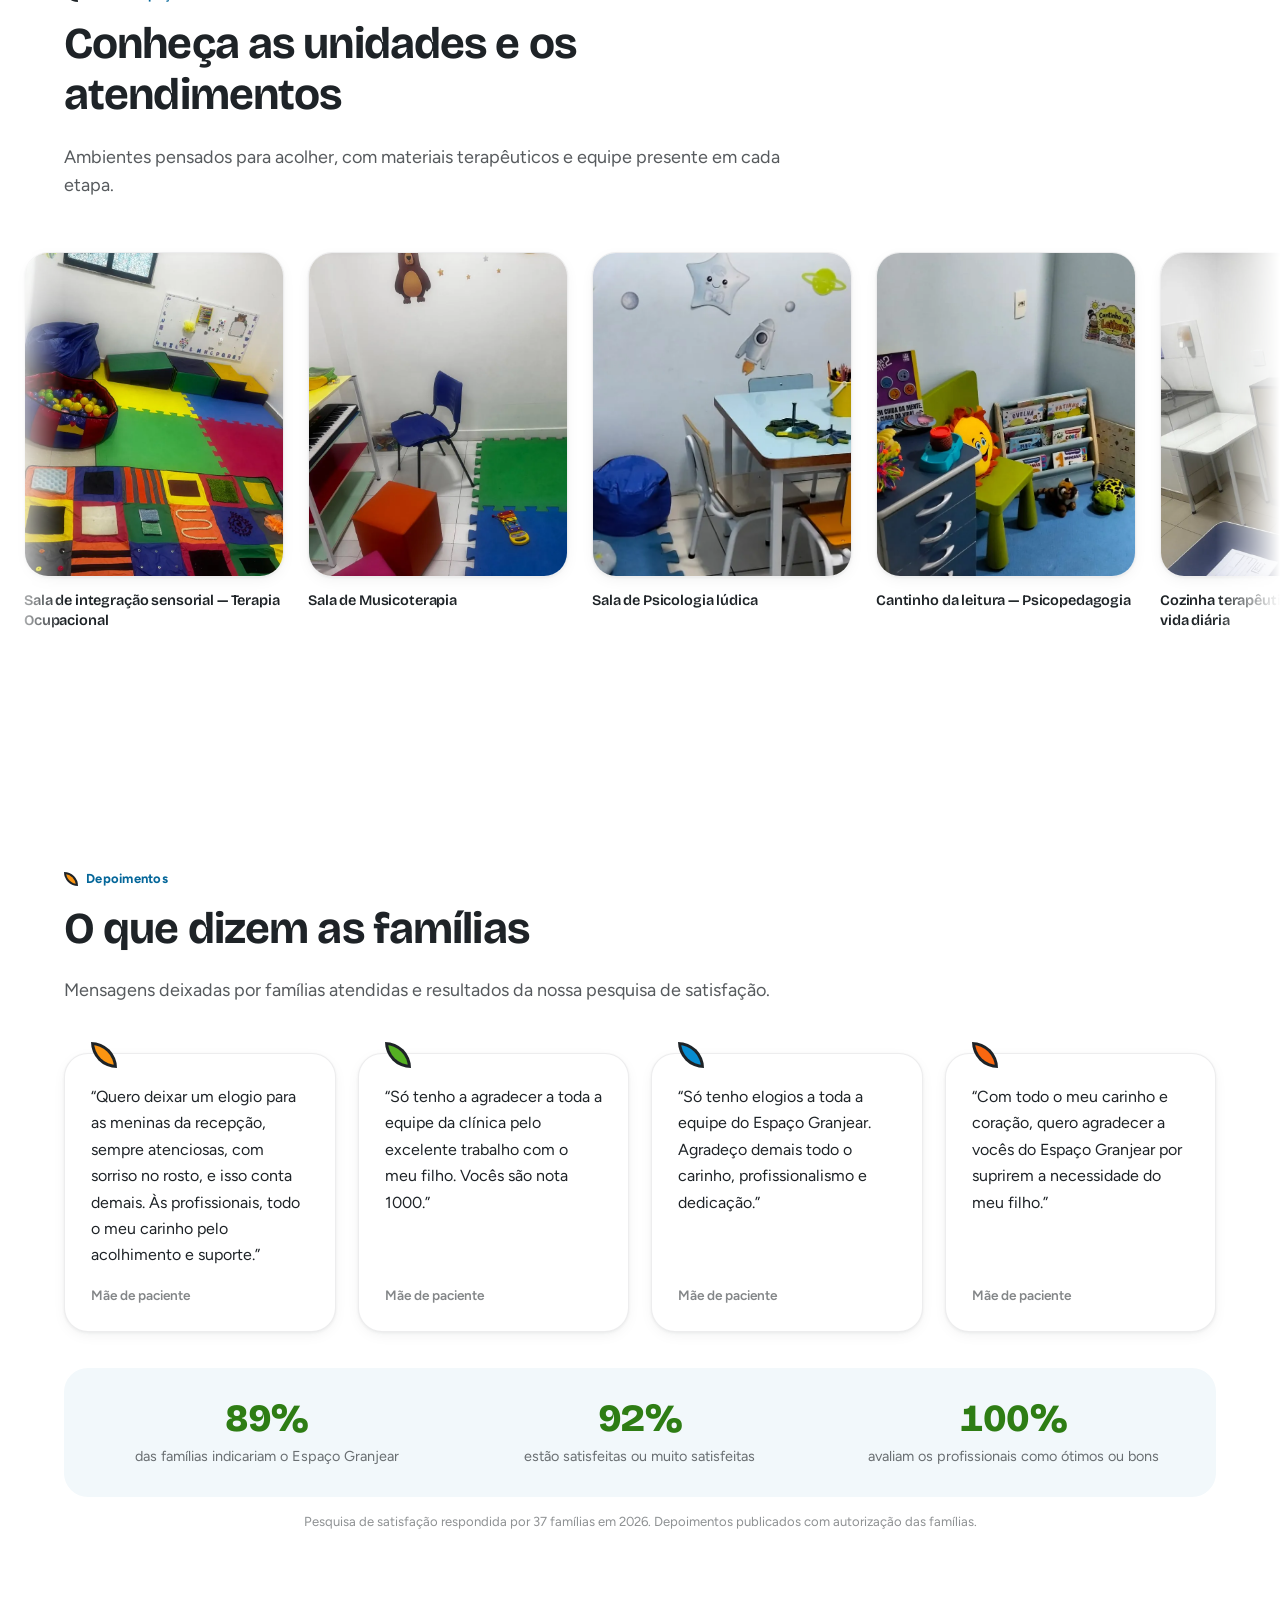
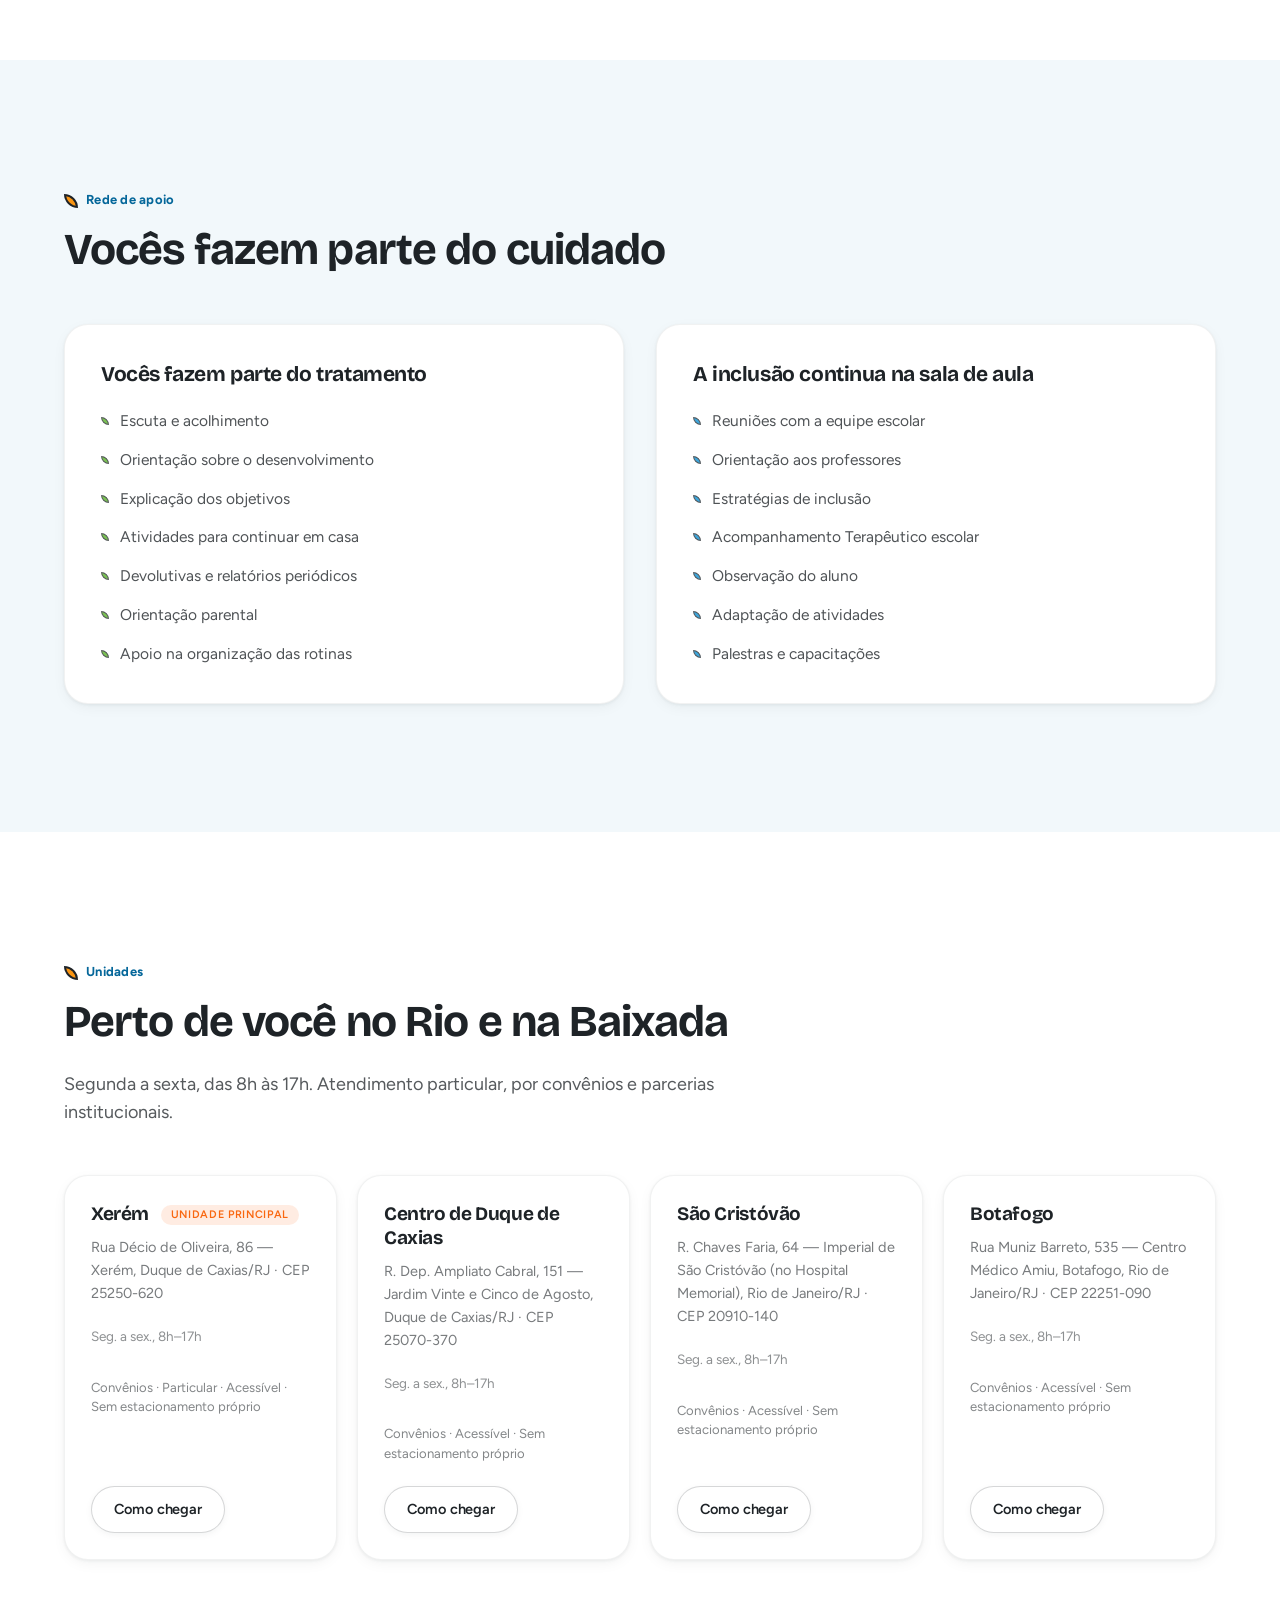
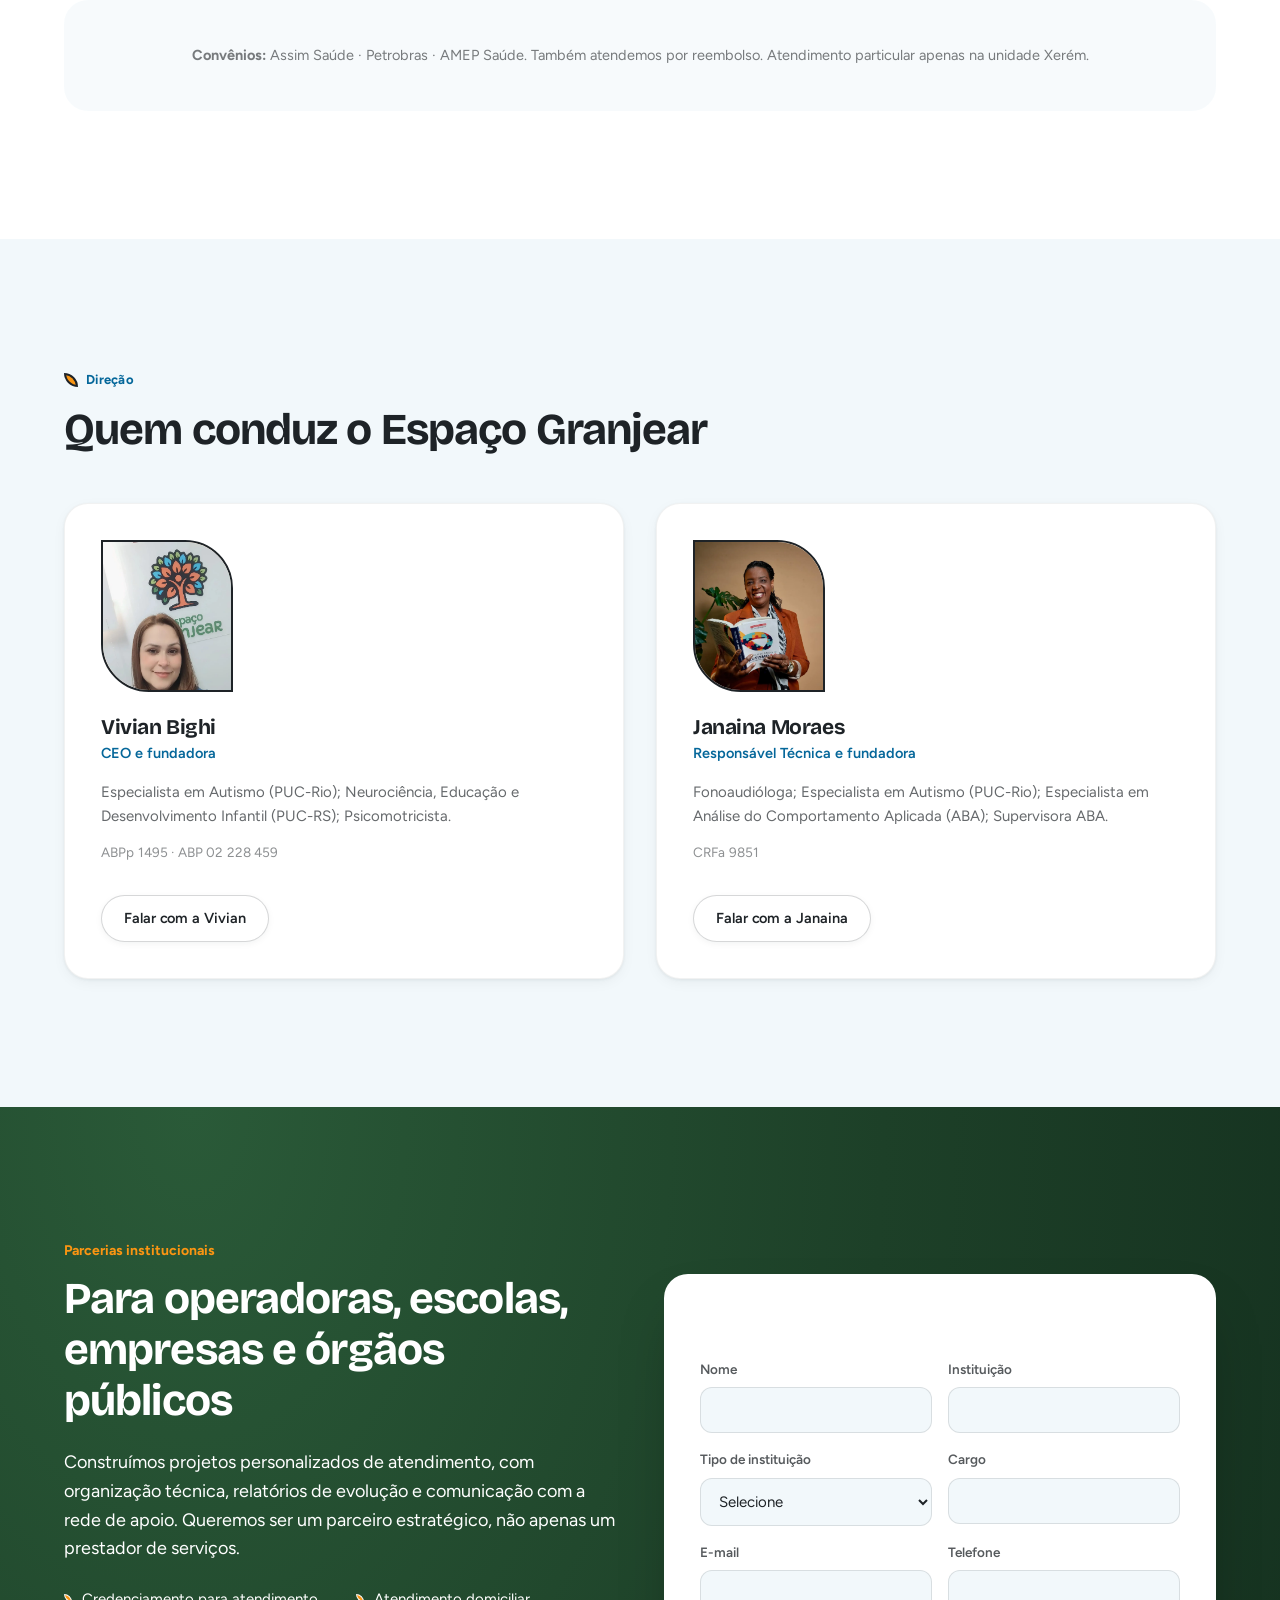
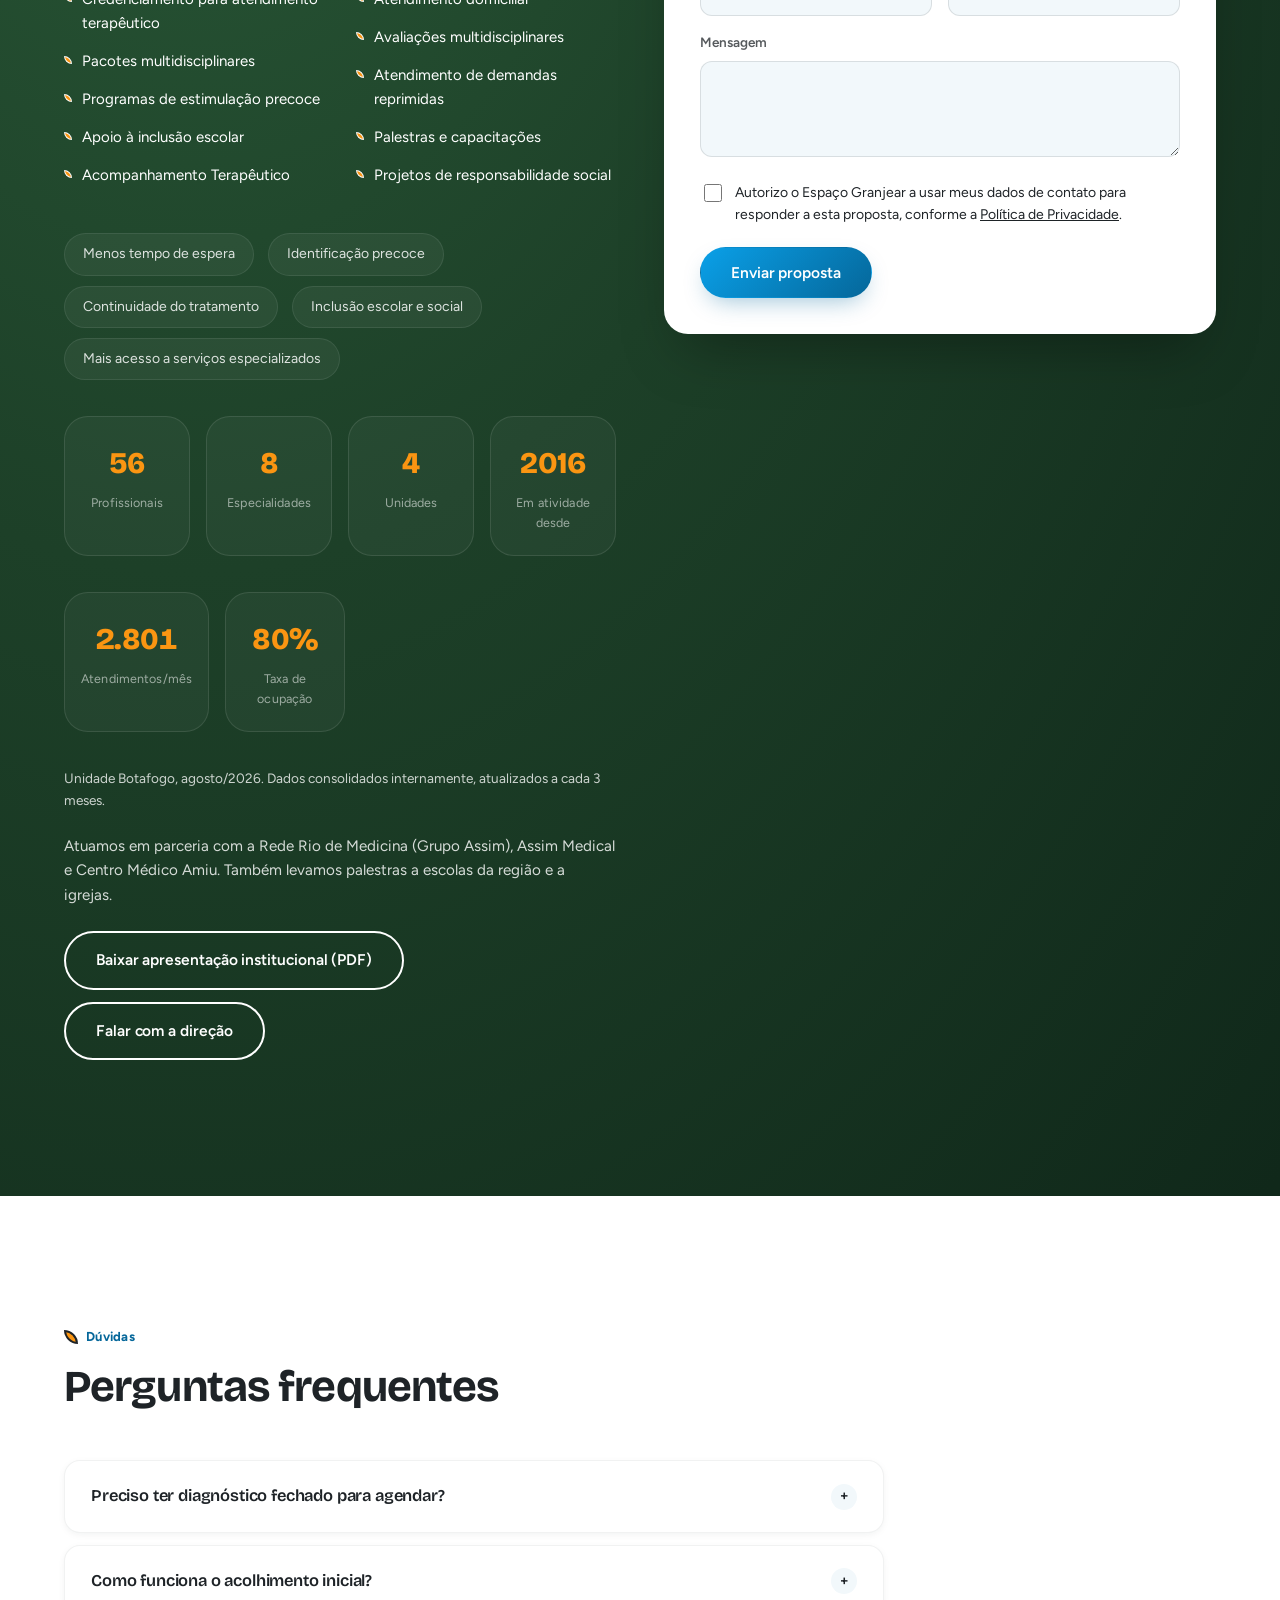
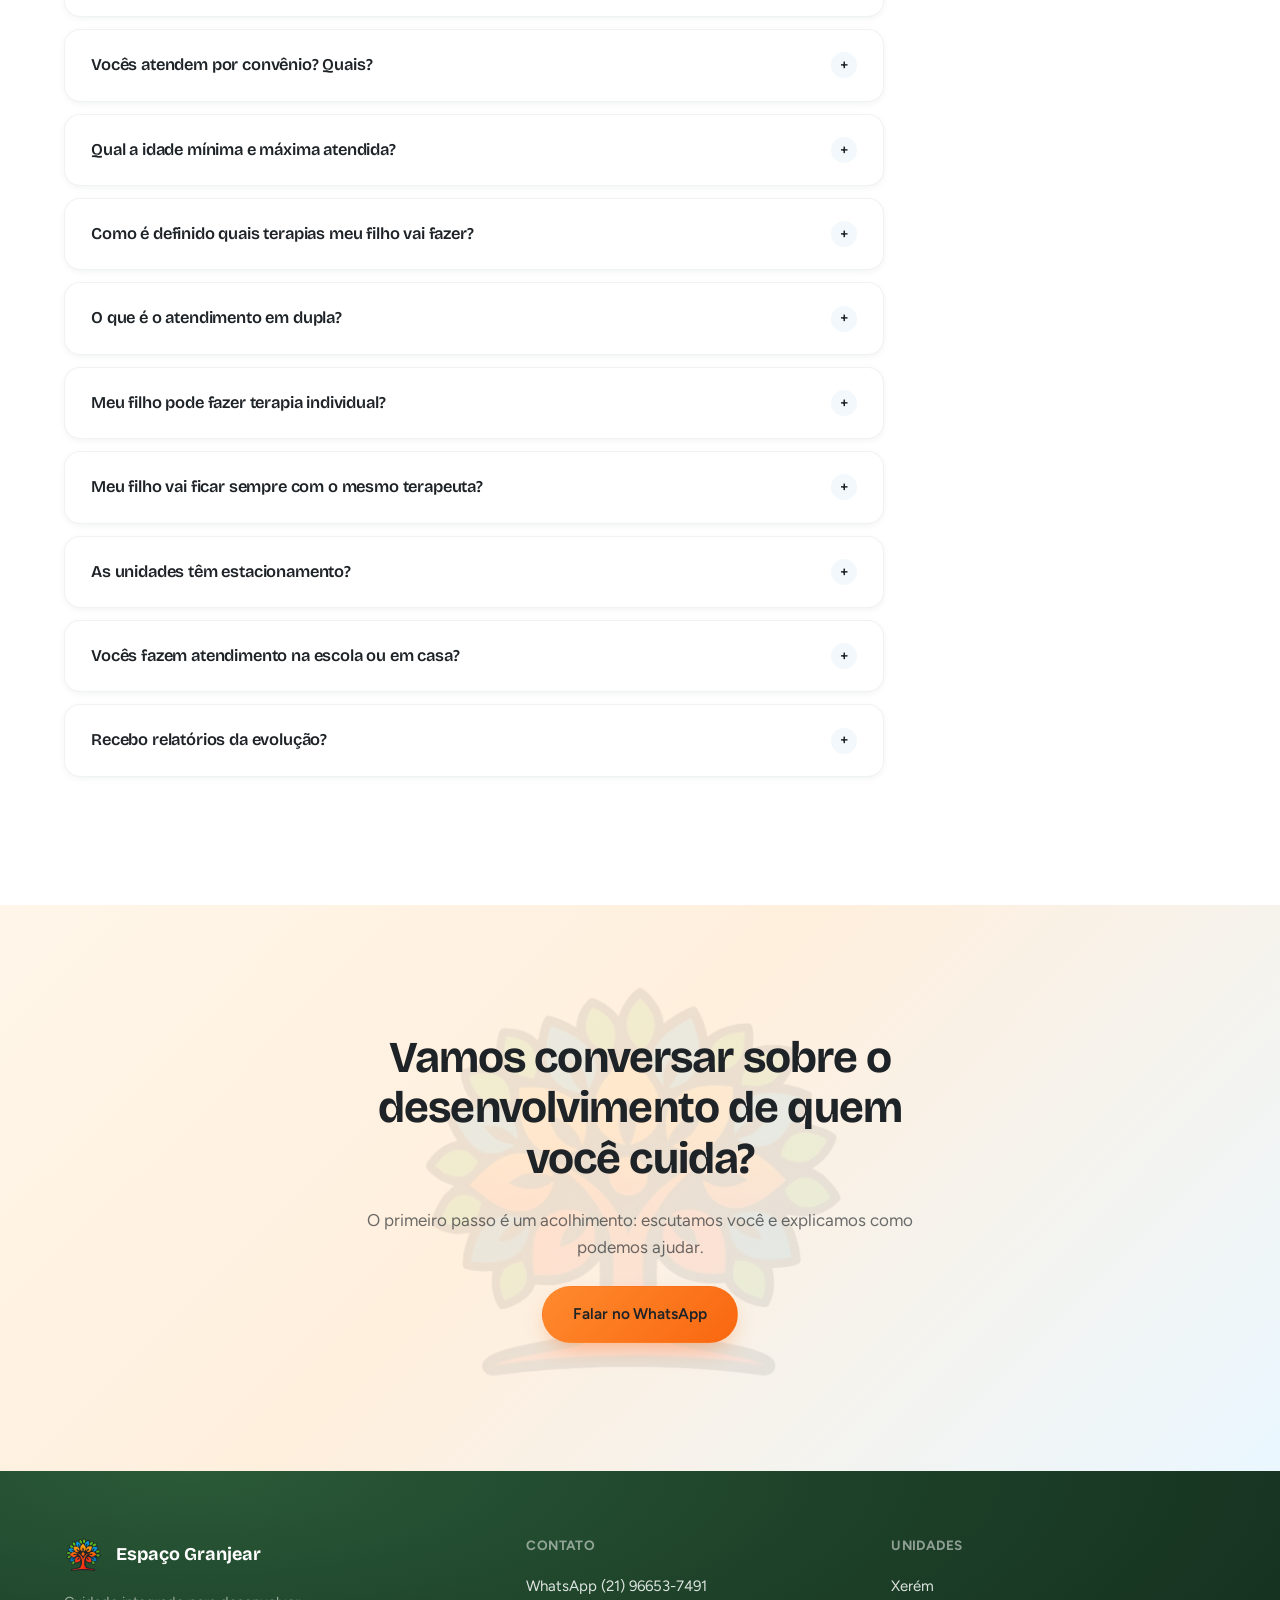
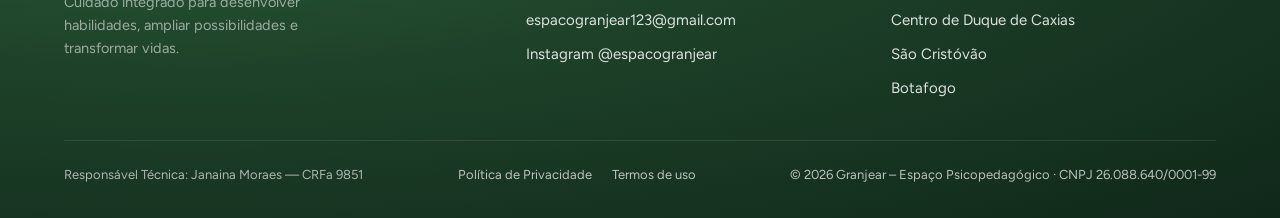
==== commit 4f88016c: "v3: dados oficiais da clinica, fotos reais e secao de depoimentos - WhatsApp real (21) 96653-7491 em" ====
--- a/index.html
+++ b/index.html
@@ -13,8 +13,8 @@
 <meta property="og:image" content="assets/img/logo-espaco-granjear.png">
 <meta name="twitter:card" content="summary_large_image">
 
-<link rel="canonical" href="https://espacogranjear.com.br/">
-<meta property="og:url" content="https://espacogranjear.com.br/">
+<link rel="canonical" href="https://espacogranjear.com/">
+<meta property="og:url" content="https://espacogranjear.com/">
 <meta property="og:locale" content="pt_BR">
 <meta property="og:site_name" content="Espaço Granjear">
 <meta name="theme-color" content="#F96710">
@@ -34,15 +34,81 @@
   "@context": "https://schema.org",
   "@type": "MedicalClinic",
   "name": "Espaço Granjear",
+  "legalName": "Granjear – Espaço Psicopedagógico",
+  "taxID": "26.088.640/0001-99",
+  "foundingDate": "2016",
+  "url": "https://espacogranjear.com/",
+  "telephone": "+55 21 96653-7491",
+  "email": "espacogranjear123@gmail.com",
+  "sameAs": [
+    "https://instagram.com/espacogranjear"
+  ],
   "description": "Clínica multidisciplinar com foco em transtornos do neurodesenvolvimento: Fonoaudiologia, Psicologia, Terapia Ocupacional, Psicopedagogia, Fisioterapia, Psicomotricidade, Musicoterapia e Nutrição.",
-  "medicalSpecialty": ["Speech Therapy", "Psychology", "Occupational Therapy", "Physiotherapy", "Nutrition"],
+  "medicalSpecialty": [
+    "Speech Therapy",
+    "Psychology",
+    "Occupational Therapy",
+    "Physiotherapy",
+    "Nutrition"
+  ],
   "openingHours": "Mo-Fr 08:00-17:00",
   "image": "assets/img/logo-espaco-granjear.png",
+  "logo": "assets/img/logo-espaco-granjear.png",
+  "paymentAccepted": "Particular (unidade Xerém), convênios, reembolso",
+  "healthPlanNetworkId": [
+    "Assim Saúde",
+    "Petrobras",
+    "AMEP Saúde"
+  ],
   "location": [
-    { "@type": "Place", "name": "Espaço Granjear — Xerém (sede)", "address": { "@type": "PostalAddress", "streetAddress": "Rua Décio de Oliveira, 86", "addressLocality": "Xerém, Duque de Caxias", "addressRegion": "RJ", "addressCountry": "BR" } },
-    { "@type": "Place", "name": "Espaço Granjear — Centro de Duque de Caxias", "address": { "@type": "PostalAddress", "addressLocality": "Duque de Caxias", "addressRegion": "RJ", "addressCountry": "BR" } },
-    { "@type": "Place", "name": "Espaço Granjear — São Cristóvão", "address": { "@type": "PostalAddress", "addressLocality": "São Cristóvão, Rio de Janeiro", "addressRegion": "RJ", "addressCountry": "BR" } },
-    { "@type": "Place", "name": "Espaço Granjear — Botafogo", "address": { "@type": "PostalAddress", "addressLocality": "Botafogo, Rio de Janeiro", "addressRegion": "RJ", "addressCountry": "BR" } }
+    {
+      "@type": "Place",
+      "name": "Espaço Granjear — Xerém (unidade principal)",
+      "address": {
+        "@type": "PostalAddress",
+        "streetAddress": "Rua Décio de Oliveira, 86",
+        "addressLocality": "Duque de Caxias",
+        "addressRegion": "RJ",
+        "postalCode": "25250-620",
+        "addressCountry": "BR"
+      }
+    },
+    {
+      "@type": "Place",
+      "name": "Espaço Granjear — Centro de Duque de Caxias",
+      "address": {
+        "@type": "PostalAddress",
+        "streetAddress": "R. Dep. Ampliato Cabral, 151 — Jardim Vinte e Cinco de Agosto",
+        "addressLocality": "Duque de Caxias",
+        "addressRegion": "RJ",
+        "postalCode": "25070-370",
+        "addressCountry": "BR"
+      }
+    },
+    {
+      "@type": "Place",
+      "name": "Espaço Granjear — São Cristóvão",
+      "address": {
+        "@type": "PostalAddress",
+        "streetAddress": "R. Chaves Faria, 64 — Imperial de São Cristóvão (Hospital Memorial)",
+        "addressLocality": "Rio de Janeiro",
+        "addressRegion": "RJ",
+        "postalCode": "20910-140",
+        "addressCountry": "BR"
+      }
+    },
+    {
+      "@type": "Place",
+      "name": "Espaço Granjear — Botafogo",
+      "address": {
+        "@type": "PostalAddress",
+        "streetAddress": "Rua Muniz Barreto, 535 — Centro Médico Amiu",
+        "addressLocality": "Rio de Janeiro",
+        "addressRegion": "RJ",
+        "postalCode": "22251-090",
+        "addressCountry": "BR"
+      }
+    }
   ]
 }
 </script>
@@ -57,11 +123,17 @@
     { "@type": "Question", "name": "Como funciona o acolhimento inicial?",
       "acceptedAnswer": { "@type": "Answer", "text": "É uma conversa com a família para entender a demanda e a história do paciente (anamnese), que orienta a avaliação e a indicação das especialidades." } },
     { "@type": "Question", "name": "Vocês atendem por convênio?",
-      "acceptedAnswer": { "@type": "Answer", "text": "Atendemos particular, por alguns convênios e por parcerias institucionais. Fale conosco pelo WhatsApp para checar o seu convênio." } },
+      "acceptedAnswer": { "@type": "Answer", "text": "Sim: atendemos pelos convênios Assim Saúde, Petrobras e AMEP Saúde, além de reembolso e parcerias institucionais. Atendimento particular na unidade Xerém." } },
     { "@type": "Question", "name": "Qual a idade mínima e máxima atendida?",
       "acceptedAnswer": { "@type": "Answer", "text": "Atendemos desde a primeira infância até adultos e idosos, com abordagens específicas para cada fase de vida." } },
     { "@type": "Question", "name": "O que é o atendimento em dupla?",
       "acceptedAnswer": { "@type": "Answer", "text": "É quando duas crianças com perfis compatíveis são atendidas juntas para praticar interação, comunicação e cooperação. É indicado caso a caso; quando não é adequado, o atendimento é individual." } },
+    { "@type": "Question", "name": "Meu filho pode fazer terapia individual?",
+      "acceptedAnswer": { "@type": "Answer", "text": "Pode. O formato — individual ou em dupla — é definido pela avaliação clínica e pelos objetivos terapêuticos, nunca por falta de vaga." } },
+    { "@type": "Question", "name": "Meu filho vai ficar sempre com o mesmo terapeuta?",
+      "acceptedAnswer": { "@type": "Answer", "text": "A ideia é manter o mesmo profissional ao longo do tratamento. Quando uma troca é inevitável, avisamos a família com antecedência e fazemos a transição com repasse do plano terapêutico." } },
+    { "@type": "Question", "name": "As unidades têm estacionamento?",
+      "acceptedAnswer": { "@type": "Answer", "text": "Nenhuma unidade tem estacionamento próprio. Todas as quatro são acessíveis e funcionam de segunda a sexta, das 8h às 17h." } },
     { "@type": "Question", "name": "Vocês fazem atendimento na escola ou em casa?",
       "acceptedAnswer": { "@type": "Answer", "text": "Sim, oferecemos Acompanhamento Terapêutico escolar e atendimento domiciliar, conforme indicação clínica e disponibilidade." } },
     { "@type": "Question", "name": "Recebo relatórios da evolução?",
@@ -88,12 +160,13 @@
         <li><a href="#especialidades">Especialidades</a></li>
         <li><a href="#como-funciona">Como funciona</a></li>
         <li><a href="#crescimento">Números</a></li>
+        <li><a href="#depoimentos">Depoimentos</a></li>
         <li><a href="#unidades">Unidades</a></li>
         <li><a href="#parcerias">Parcerias</a></li>
       </ul>
     </nav>
     <div class="header-actions">
-      <a class="btn btn-primary header-only" href="https://wa.me/5500000000000?text=Ol%C3%A1!%20Gostaria%20de%20agendar%20um%20acolhimento%20no%20Espa%C3%A7o%20Granjear." target="_blank" rel="noopener" data-event="whatsapp_header">Agendar acolhimento</a>
+      <a class="btn btn-primary header-only" href="https://wa.me/5521966537491?text=Ol%C3%A1!%20Gostaria%20de%20agendar%20um%20acolhimento%20no%20Espa%C3%A7o%20Granjear." target="_blank" rel="noopener" data-event="whatsapp_header">Agendar acolhimento</a>
       <button class="hamburger" id="hamburgerBtn" aria-label="Abrir menu" aria-expanded="false" aria-controls="mobileNav">
         <span></span>
       </button>
@@ -106,11 +179,12 @@
     <li><a href="#especialidades">Especialidades</a></li>
     <li><a href="#como-funciona">Como funciona</a></li>
     <li><a href="#crescimento">Números</a></li>
+    <li><a href="#depoimentos">Depoimentos</a></li>
     <li><a href="#unidades">Unidades</a></li>
     <li><a href="#parcerias">Parcerias</a></li>
     <li><a href="#faq">Perguntas frequentes</a></li>
   </ul>
-  <a class="btn btn-primary" href="https://wa.me/5500000000000?text=Ol%C3%A1!%20Gostaria%20de%20agendar%20um%20acolhimento%20no%20Espa%C3%A7o%20Granjear." target="_blank" rel="noopener" data-event="whatsapp_header_mobile">Agendar acolhimento</a>
+  <a class="btn btn-primary" href="https://wa.me/5521966537491?text=Ol%C3%A1!%20Gostaria%20de%20agendar%20um%20acolhimento%20no%20Espa%C3%A7o%20Granjear." target="_blank" rel="noopener" data-event="whatsapp_header_mobile">Agendar acolhimento</a>
 </div>
 
 <main id="main">
@@ -122,20 +196,22 @@
         <h1>Cuidado integrado para desenvolver habilidades, ampliar possibilidades e transformar vidas.</h1>
         <p class="lead">Clínica multidisciplinar para crianças, adolescentes e adultos, com atuação especial em autismo, TDAH, atrasos de fala e desenvolvimento.</p>
         <div class="hero-ctas">
-          <a class="btn btn-primary" href="https://wa.me/5500000000000?text=Ol%C3%A1!%20Gostaria%20de%20agendar%20um%20acolhimento%20no%20Espa%C3%A7o%20Granjear." target="_blank" rel="noopener" data-event="whatsapp_hero">Agendar acolhimento</a>
+          <a class="btn btn-primary" href="https://wa.me/5521966537491?text=Ol%C3%A1!%20Gostaria%20de%20agendar%20um%20acolhimento%20no%20Espa%C3%A7o%20Granjear." target="_blank" rel="noopener" data-event="whatsapp_hero">Agendar acolhimento</a>
           <a class="btn btn-tertiary" href="#parcerias">Sou uma instituição</a>
         </div>
         <ul class="hero-proof">
-          <li><strong>+2.800</strong> atendimentos por mês</li>
-          <li><strong>22</strong> profissionais</li>
+          <li><strong>2016</strong> em atividade desde</li>
+          <li><strong>56</strong> profissionais</li>
           <li><strong>8</strong> especialidades</li>
+          <li><strong>4</strong> unidades</li>
         </ul>
         <div class="hero-units">
           <span>Xerém</span><span>Duque de Caxias</span><span>São Cristóvão</span><span>Botafogo</span>
         </div>
+        <p class="hero-convenios">Convênios Assim Saúde, Petrobras e AMEP Saúde · Atendimento por reembolso · Particular em Xerém</p>
       </div>
       <div class="hero-visual" aria-hidden="true">
-        <img class="tree-crown tree-crown--photo" src="assets/img/logo-espaco-granjear.png" alt="" width="503" height="496" loading="eager">
+        <img class="tree-crown tree-crown--photo" src="assets/img/logo-espaco-granjear.webp" alt="" width="503" height="496" loading="eager">
       </div>
     </div>
   </section>
@@ -231,7 +307,7 @@
         </div>
       </div>
       <div class="timeline-cta">
-        <a class="btn btn-primary" href="https://wa.me/5500000000000?text=Ol%C3%A1!%20Gostaria%20de%20come%C3%A7ar%20pelo%20acolhimento%20no%20Espa%C3%A7o%20Granjear." target="_blank" rel="noopener" data-event="whatsapp_como_funciona">Começar pelo acolhimento</a>
+        <a class="btn btn-primary" href="https://wa.me/5521966537491?text=Ol%C3%A1!%20Gostaria%20de%20come%C3%A7ar%20pelo%20acolhimento%20no%20Espa%C3%A7o%20Granjear." target="_blank" rel="noopener" data-event="whatsapp_como_funciona">Começar pelo acolhimento</a>
       </div>
     </div>
   </section>
@@ -273,9 +349,12 @@
 
         <div class="highlight-card">
           <span class="badge">Diferencial</span>
-          <div class="photo-leaf">Foto do atendimento em dupla (pendente)</div>
+          <picture>
+            <source srcset="assets/fotos/sala-integracao-sensorial.webp" type="image/webp">
+            <img class="photo-leaf" src="assets/fotos/sala-integracao-sensorial.jpg" alt="Sala de integração sensorial com piscina de bolinhas, tapete de texturas e tatame colorido" loading="lazy" decoding="async">
+          </picture>
           <h3>Atendimento em dupla, quando indicado</h3>
-          <p class="text-measure">Duas crianças com perfis compatíveis praticam juntas interação, comunicação, atenção compartilhada, turnos, cooperação e flexibilidade. As duplas são formadas por idade, perfil clínico, nível de desenvolvimento e objetivos terapêuticos. Quando o caso pede, o atendimento é individual.</p>
+          <p class="text-measure">Quando a avaliação clínica indica, duas crianças com perfis compatíveis praticam juntas interação, comunicação, atenção compartilhada, turnos, cooperação e flexibilidade — habilidades que só se treinam com outra pessoa. As duplas são formadas por idade, perfil clínico, nível de desenvolvimento e objetivos terapêuticos. O formato é sempre definido pela equipe: quando o caso pede, o atendimento é individual.</p>
         </div>
       </div>
     </div>
@@ -333,61 +412,92 @@
       <div class="section-head">
         <span class="kicker">Nossos espaços</span>
         <h2>Conheça as unidades e os atendimentos</h2>
-        <p>Ambientes pensados para acolher, com materiais terapêuticos e equipe presente em cada etapa. Fotos da equipe e dos ambientes em breve.</p>
+        <p>Ambientes pensados para acolher, com materiais terapêuticos e equipe presente em cada etapa.</p>
       </div>
     </div>
 
     <div class="marquee" id="galeriaMarquee" role="region" aria-label="Galeria de fotos das unidades e atendimentos">
       <div class="marquee-track" id="galeriaTrack">
         <figure class="marquee-slide">
-          <div class="marquee-photo" style="background:var(--grad-warm)">
-            <span class="marquee-photo-tag">Foto pendente</span>
-          </div>
-          <figcaption>Recepção — Unidade Botafogo</figcaption>
+          <picture>
+            <source srcset="assets/fotos/sala-integracao-sensorial.webp" type="image/webp">
+            <img class="marquee-photo" src="assets/fotos/sala-integracao-sensorial.jpg" alt="Sala de integração sensorial — Terapia Ocupacional" loading="lazy" decoding="async">
+          </picture>
+          <figcaption>Sala de integração sensorial — Terapia Ocupacional</figcaption>
         </figure>
         <figure class="marquee-slide">
-          <div class="marquee-photo" style="background:linear-gradient(135deg,#FFF3E0,#FFE1C7)">
-            <span class="marquee-photo-tag">Foto pendente</span>
-          </div>
-          <figcaption>Sala de atendimento multidisciplinar</figcaption>
+          <picture>
+            <source srcset="assets/fotos/sala-musicoterapia.webp" type="image/webp">
+            <img class="marquee-photo" src="assets/fotos/sala-musicoterapia.jpg" alt="Sala de Musicoterapia" loading="lazy" decoding="async">
+          </picture>
+          <figcaption>Sala de Musicoterapia</figcaption>
         </figure>
         <figure class="marquee-slide">
-          <div class="marquee-photo" style="background:linear-gradient(135deg,#EAF7FF,#DCF0FF)">
-            <span class="marquee-photo-tag">Foto pendente</span>
-          </div>
-          <figcaption>Fonoaudiologia em consultório lúdico</figcaption>
+          <picture>
+            <source srcset="assets/fotos/sala-psicologia-ludica.webp" type="image/webp">
+            <img class="marquee-photo" src="assets/fotos/sala-psicologia-ludica.jpg" alt="Sala de Psicologia lúdica" loading="lazy" decoding="async">
+          </picture>
+          <figcaption>Sala de Psicologia lúdica</figcaption>
         </figure>
         <figure class="marquee-slide">
-          <div class="marquee-photo" style="background:linear-gradient(135deg,#EAF6E4,#D9EFCB)">
-            <span class="marquee-photo-tag">Foto pendente</span>
-          </div>
-          <figcaption>Integração sensorial — Terapia Ocupacional</figcaption>
+          <picture>
+            <source srcset="assets/fotos/cantinho-da-leitura.webp" type="image/webp">
+            <img class="marquee-photo" src="assets/fotos/cantinho-da-leitura.jpg" alt="Cantinho da leitura — Psicopedagogia" loading="lazy" decoding="async">
+          </picture>
+          <figcaption>Cantinho da leitura — Psicopedagogia</figcaption>
         </figure>
         <figure class="marquee-slide">
-          <div class="marquee-photo" style="background:linear-gradient(135deg,#FFF6E9,#FFEFDD)">
-            <span class="marquee-photo-tag">Foto pendente</span>
-          </div>
-          <figcaption>Atendimento em dupla</figcaption>
+          <picture>
+            <source srcset="assets/fotos/sala-avd-cozinha-terapeutica.webp" type="image/webp">
+            <img class="marquee-photo" src="assets/fotos/sala-avd-cozinha-terapeutica.jpg" alt="Cozinha terapêutica — atividades de vida diária" loading="lazy" decoding="async">
+          </picture>
+          <figcaption>Cozinha terapêutica — atividades de vida diária</figcaption>
         </figure>
         <figure class="marquee-slide">
-          <div class="marquee-photo" style="background:linear-gradient(135deg,#F2F8FB,#E4F1F8)">
-            <span class="marquee-photo-tag">Foto pendente</span>
-          </div>
-          <figcaption>Área externa — Unidade Xerém</figcaption>
+          <picture>
+            <source srcset="assets/fotos/atendimento-crianca-de-costas.webp" type="image/webp">
+            <img class="marquee-photo" src="assets/fotos/atendimento-crianca-de-costas.jpg" alt="Atendimento individual em mesa de trabalho" loading="lazy" decoding="async">
+          </picture>
+          <figcaption>Atendimento individual em mesa de trabalho</figcaption>
         </figure>
-        <figure class="marquee-slide">
-          <div class="marquee-photo" style="background:linear-gradient(135deg,#FDEDE8,#FBDCD3)">
-            <span class="marquee-photo-tag">Foto pendente</span>
-          </div>
-          <figcaption>Equipe em reunião de caso</figcaption>
-        </figure>
-        <figure class="marquee-slide">
-          <div class="marquee-photo" style="background:linear-gradient(135deg,#EAF7FF,#EAF6E4)">
-            <span class="marquee-photo-tag">Foto pendente</span>
-          </div>
-          <figcaption>Recepção — Centro de Duque de Caxias</figcaption>
-        </figure>
-      </div>
+      </div>
+    </div>
+  </section>
+
+  <!-- ================= 5b. DEPOIMENTOS ================= -->
+  <section class="section" id="depoimentos">
+    <div class="container">
+      <div class="section-head">
+        <span class="kicker">Depoimentos</span>
+        <h2>O que dizem as famílias</h2>
+        <p>Mensagens deixadas por famílias atendidas e resultados da nossa pesquisa de satisfação.</p>
+      </div>
+
+      <ul class="testimonial-grid">
+        <li class="testimonial-card">
+          <blockquote>Quero deixar um elogio para as meninas da recepção, sempre atenciosas, com sorriso no rosto, e isso conta demais. Às profissionais, todo o meu carinho pelo acolhimento e suporte.</blockquote>
+          <cite>Mãe de paciente</cite>
+        </li>
+        <li class="testimonial-card">
+          <blockquote>Só tenho a agradecer a toda a equipe da clínica pelo excelente trabalho com o meu filho. Vocês são nota 1000.</blockquote>
+          <cite>Mãe de paciente</cite>
+        </li>
+        <li class="testimonial-card">
+          <blockquote>Só tenho elogios a toda a equipe do Espaço Granjear. Agradeço demais todo o carinho, profissionalismo e dedicação.</blockquote>
+          <cite>Mãe de paciente</cite>
+        </li>
+        <li class="testimonial-card">
+          <blockquote>Com todo o meu carinho e coração, quero agradecer a vocês do Espaço Granjear por suprirem a necessidade do meu filho.</blockquote>
+          <cite>Mãe de paciente</cite>
+        </li>
+      </ul>
+
+      <div class="survey-strip">
+        <div class="survey-item"><strong data-count="89" data-suffix="%">0</strong><span>das famílias indicariam o Espaço Granjear</span></div>
+        <div class="survey-item"><strong data-count="92" data-suffix="%">0</strong><span>estão satisfeitas ou muito satisfeitas</span></div>
+        <div class="survey-item"><strong data-count="100" data-suffix="%">0</strong><span>avaliam os profissionais como ótimos ou bons</span></div>
+      </div>
+      <p class="survey-note">Pesquisa de satisfação respondida por 37 famílias em 2026. Depoimentos publicados com autorização das famílias.</p>
     </div>
   </section>
 
@@ -437,31 +547,35 @@
       </div>
       <div class="unidades-grid">
         <div class="unidade-card">
-          <h3>Xerém <span class="unit-tag">Sede</span></h3>
-          <p class="addr">Rua Décio de Oliveira, 86 — Xerém, Duque de Caxias/RJ</p>
+          <h3>Xerém <span class="unit-tag">Unidade principal</span></h3>
+          <p class="addr">Rua Décio de Oliveira, 86 — Xerém, Duque de Caxias/RJ · CEP 25250-620</p>
           <p class="hours">Seg. a sex., 8h–17h</p>
-          <a class="btn btn-tertiary btn--sm" href="https://www.google.com/maps/search/?api=1&query=Espa%C3%A7o+Granjear+Xer%C3%A9m" target="_blank" rel="noopener" data-event="como_chegar_xerem">Como chegar</a>
+          <p class="unit-badges">Convênios · Particular · Acessível · Sem estacionamento próprio</p>
+          <a class="btn btn-tertiary btn--sm" href="https://www.google.com/maps/search/?api=1&query=Rua+D%C3%A9cio+de+Oliveira%2C+86+-+Xer%C3%A9m%2C+Duque+de+Caxias+-+RJ%2C+25250-620" target="_blank" rel="noopener" data-event="como_chegar_xerem">Como chegar</a>
         </div>
         <div class="unidade-card">
           <h3>Centro de Duque de Caxias</h3>
-          <p class="addr">Endereço a confirmar</p>
+          <p class="addr">R. Dep. Ampliato Cabral, 151 — Jardim Vinte e Cinco de Agosto, Duque de Caxias/RJ · CEP 25070-370</p>
           <p class="hours">Seg. a sex., 8h–17h</p>
-          <a class="btn btn-tertiary btn--sm" href="https://www.google.com/maps/search/?api=1&query=Espa%C3%A7o+Granjear+Duque+de+Caxias" target="_blank" rel="noopener" data-event="como_chegar_caxias">Como chegar</a>
+          <p class="unit-badges">Convênios · Acessível · Sem estacionamento próprio</p>
+          <a class="btn btn-tertiary btn--sm" href="https://www.google.com/maps/search/?api=1&query=R.+Dep.+Ampliato+Cabral%2C+151+-+Duque+de+Caxias+-+RJ%2C+25070-370" target="_blank" rel="noopener" data-event="como_chegar_caxias">Como chegar</a>
         </div>
         <div class="unidade-card">
           <h3>São Cristóvão</h3>
-          <p class="addr">Endereço a confirmar</p>
+          <p class="addr">R. Chaves Faria, 64 — Imperial de São Cristóvão (no Hospital Memorial), Rio de Janeiro/RJ · CEP 20910-140</p>
           <p class="hours">Seg. a sex., 8h–17h</p>
-          <a class="btn btn-tertiary btn--sm" href="https://www.google.com/maps/search/?api=1&query=Espa%C3%A7o+Granjear+S%C3%A3o+Crist%C3%B3v%C3%A3o" target="_blank" rel="noopener" data-event="como_chegar_saocristovao">Como chegar</a>
+          <p class="unit-badges">Convênios · Acessível · Sem estacionamento próprio</p>
+          <a class="btn btn-tertiary btn--sm" href="https://www.google.com/maps/search/?api=1&query=R.+Chaves+Faria%2C+64+-+S%C3%A3o+Crist%C3%B3v%C3%A3o%2C+Rio+de+Janeiro+-+RJ%2C+20910-140" target="_blank" rel="noopener" data-event="como_chegar_saocristovao">Como chegar</a>
         </div>
         <div class="unidade-card">
-          <h3>Botafogo <span class="unit-tag">11 consultórios</span></h3>
-          <p class="addr">Centro Médico Amiu — Botafogo, Rio de Janeiro/RJ</p>
+          <h3>Botafogo</h3>
+          <p class="addr">Rua Muniz Barreto, 535 — Centro Médico Amiu, Botafogo, Rio de Janeiro/RJ · CEP 22251-090</p>
           <p class="hours">Seg. a sex., 8h–17h</p>
-          <a class="btn btn-tertiary btn--sm" href="https://www.google.com/maps/search/?api=1&query=Espa%C3%A7o+Granjear+Botafogo" target="_blank" rel="noopener" data-event="como_chegar_botafogo">Como chegar</a>
-        </div>
-      </div>
-      <div class="map-note">Endereços completos das frentes de São Cristóvão e Centro de Caxias sob consulta pelo WhatsApp.</div>
+          <p class="unit-badges">Convênios · Acessível · Sem estacionamento próprio</p>
+          <a class="btn btn-tertiary btn--sm" href="https://www.google.com/maps/search/?api=1&query=Rua+Muniz+Barreto%2C+535+-+Botafogo%2C+Rio+de+Janeiro+-+RJ%2C+22251-090" target="_blank" rel="noopener" data-event="como_chegar_botafogo">Como chegar</a>
+        </div>
+      </div>
+      <div class="map-note"><strong>Convênios:</strong> Assim Saúde · Petrobras · AMEP Saúde. Também atendemos por reembolso. Atendimento particular apenas na unidade Xerém.</div>
     </div>
   </section>
 
@@ -474,18 +588,26 @@
       </div>
       <div class="founders-grid">
         <div class="founder-card">
-          <div class="founder-photo">VB</div>
+          <picture>
+            <source srcset="assets/fotos/vivian-bighi.webp" type="image/webp">
+            <img class="founder-photo" src="assets/fotos/vivian-bighi.jpg" alt="Vivian Bighi, CEO e fundadora do Espaço Granjear" loading="lazy" decoding="async">
+          </picture>
           <h3>Vivian Bighi</h3>
           <p class="role">CEO e fundadora</p>
           <p class="formation">Especialista em Autismo (PUC-Rio); Neurociência, Educação e Desenvolvimento Infantil (PUC-RS); Psicomotricista.</p>
-          <p class="registro">ABPp 1495 · ABP 02 228 459 · CCB</p>
+          <p class="registro">ABPp 1495 · ABP 02 228 459</p>
+          <a class="btn btn-tertiary btn--sm" href="https://wa.me/5521981716742?text=Ol%C3%A1%2C%20Vivian!%20Gostaria%20de%20falar%20sobre%20uma%20parceria%20com%20o%20Espa%C3%A7o%20Granjear." target="_blank" rel="noopener" data-event="whatsapp_vivian">Falar com a Vivian</a>
         </div>
         <div class="founder-card">
-          <div class="founder-photo">JM</div>
+          <picture>
+            <source srcset="assets/fotos/janaina-moraes.webp" type="image/webp">
+            <img class="founder-photo" src="assets/fotos/janaina-moraes.jpg" alt="Janaina Moraes, Responsável Técnica e fundadora do Espaço Granjear" loading="lazy" decoding="async">
+          </picture>
           <h3>Janaina Moraes</h3>
           <p class="role">Responsável Técnica e fundadora</p>
           <p class="formation">Fonoaudióloga; Especialista em Autismo (PUC-Rio); Especialista em Análise do Comportamento Aplicada (ABA); Supervisora ABA.</p>
           <p class="registro">CRFa 9851</p>
+          <a class="btn btn-tertiary btn--sm" href="https://wa.me/5521965761883?text=Ol%C3%A1%2C%20Janaina!%20Gostaria%20de%20falar%20sobre%20uma%20parceria%20com%20o%20Espa%C3%A7o%20Granjear." target="_blank" rel="noopener" data-event="whatsapp_janaina">Falar com a Janaina</a>
         </div>
       </div>
     </div>
@@ -521,16 +643,23 @@
             <span>Mais acesso a serviços especializados</span>
           </div>
 
+          <div class="stats-row" aria-label="Indicadores do Espaço Granjear">
+            <div class="stat-box"><div class="num" data-count="56">0</div><div class="label">Profissionais</div></div>
+            <div class="stat-box"><div class="num" data-count="8">0</div><div class="label">Especialidades</div></div>
+            <div class="stat-box"><div class="num" data-count="4">0</div><div class="label">Unidades</div></div>
+            <div class="stat-box"><div class="num">2016</div><div class="label">Em atividade desde</div></div>
+          </div>
           <div class="stats-row" aria-label="Indicadores da unidade Botafogo em agosto de 2026">
             <div class="stat-box"><div class="num" data-count="2801">0</div><div class="label">Atendimentos/mês</div></div>
-            <div class="stat-box"><div class="num" data-count="22">0</div><div class="label">Profissionais ativos</div></div>
-            <div class="stat-box"><div class="num" data-count="8">0</div><div class="label">Especialidades</div></div>
             <div class="stat-box"><div class="num" data-count="80" data-suffix="%">0</div><div class="label">Taxa de ocupação</div></div>
           </div>
-          <p class="stats-note">Unidade Botafogo, agosto/2026. Dados consolidados internamente.</p>
+          <p class="stats-note">Unidade Botafogo, agosto/2026. Dados consolidados internamente, atualizados a cada 3 meses.</p>
+
+          <p class="partner-network">Atuamos em parceria com a Rede Rio de Medicina (Grupo Assim), Assim Medical e Centro Médico Amiu. Também levamos palestras a escolas da região e a igrejas.</p>
 
           <div class="parceria-actions">
-            <a class="btn btn-outline-light" href="https://wa.me/5500000000000?text=Ol%C3%A1!%20Sou%20de%20uma%20institui%C3%A7%C3%A3o%20e%20gostaria%20de%20receber%20a%20apresenta%C3%A7%C3%A3o%20institucional%20do%20Espa%C3%A7o%20Granjear." target="_blank" rel="noopener" data-event="solicitar_apresentacao">Solicitar apresentação institucional</a>
+            <a class="btn btn-outline-light" href="assets/doc/Espaco_Granjear_Apresentacao_Parceiros.pdf" target="_blank" rel="noopener" data-event="download_apresentacao">Baixar apresentação institucional (PDF)</a>
+            <a class="btn btn-outline-light" href="https://wa.me/5521965761883?text=Ol%C3%A1!%20Sou%20de%20uma%20institui%C3%A7%C3%A3o%20e%20gostaria%20de%20falar%20sobre%20parceria%20com%20o%20Espa%C3%A7o%20Granjear." target="_blank" rel="noopener" data-event="whatsapp_parcerias">Falar com a direção</a>
           </div>
         </div>
 
@@ -607,7 +736,7 @@
         </details>
         <details class="faq-item">
           <summary>Vocês atendem por convênio? Quais? <span class="icon">+</span></summary>
-          <div class="faq-body">Atendemos particular, por alguns convênios e por parcerias institucionais. A lista de convênios aceitos está em confirmação — fale conosco pelo WhatsApp para checar o seu.</div>
+          <div class="faq-body">Sim: atendemos pelos convênios Assim Saúde, Petrobras e AMEP Saúde, além de reembolso e parcerias institucionais. Atendimento particular na unidade Xerém.</div>
         </details>
         <details class="faq-item">
           <summary>Qual a idade mínima e máxima atendida? <span class="icon">+</span></summary>
@@ -620,6 +749,18 @@
         <details class="faq-item">
           <summary>O que é o atendimento em dupla? <span class="icon">+</span></summary>
           <div class="faq-body">É quando duas crianças com perfis compatíveis são atendidas juntas para praticar interação, comunicação e cooperação. É indicado caso a caso; quando não é adequado, o atendimento é individual.</div>
+        </details>
+        <details class="faq-item">
+          <summary>Meu filho pode fazer terapia individual? <span class="icon">+</span></summary>
+          <div class="faq-body">Pode. O formato — individual ou em dupla — é definido pela avaliação clínica e pelos objetivos terapêuticos, nunca por falta de vaga. Se a família tiver preferência ou dúvida, é só falar com a equipe: revisamos o plano junto.</div>
+        </details>
+        <details class="faq-item">
+          <summary>Meu filho vai ficar sempre com o mesmo terapeuta? <span class="icon">+</span></summary>
+          <div class="faq-body">A ideia é manter o mesmo profissional ao longo do tratamento, porque o vínculo faz parte do resultado. Quando uma troca é inevitável, avisamos a família com antecedência e fazemos a transição com repasse do plano terapêutico.</div>
+        </details>
+        <details class="faq-item">
+          <summary>As unidades têm estacionamento? <span class="icon">+</span></summary>
+          <div class="faq-body">Nenhuma unidade tem estacionamento próprio. Todas as quatro são acessíveis e funcionam de segunda a sexta, das 8h às 17h.</div>
         </details>
         <details class="faq-item">
           <summary>Vocês fazem atendimento na escola ou em casa? <span class="icon">+</span></summary>
@@ -639,7 +780,7 @@
     <div class="container">
       <h2>Vamos conversar sobre o desenvolvimento de quem você cuida?</h2>
       <p>O primeiro passo é um acolhimento: escutamos você e explicamos como podemos ajudar.</p>
-      <a class="btn btn-primary" href="https://wa.me/5500000000000?text=Ol%C3%A1!%20Gostaria%20de%20conversar%20sobre%20o%20desenvolvimento%20de%20quem%20eu%20cuido." target="_blank" rel="noopener" data-event="whatsapp_cta_final">Falar no WhatsApp</a>
+      <a class="btn btn-primary" href="https://wa.me/5521966537491?text=Ol%C3%A1!%20Gostaria%20de%20conversar%20sobre%20o%20desenvolvimento%20de%20quem%20eu%20cuido." target="_blank" rel="noopener" data-event="whatsapp_cta_final">Falar no WhatsApp</a>
     </div>
   </section>
 
@@ -659,10 +800,9 @@
       <div>
         <h4>Contato</h4>
         <ul class="footer-list">
-          <li><a href="https://wa.me/5500000000000" target="_blank" rel="noopener">WhatsApp</a></li>
-          <li><a href="tel:+5500000000000">Telefone (a confirmar)</a></li>
-          <li><a href="mailto:contato@espacogranjear.com.br">contato@espacogranjear.com.br</a></li>
-          <li><a href="https://instagram.com/" target="_blank" rel="noopener">Instagram (a confirmar)</a></li>
+          <li><a href="https://wa.me/5521966537491" target="_blank" rel="noopener">WhatsApp (21) 96653-7491</a></li>
+          <li><a href="mailto:espacogranjear123@gmail.com">espacogranjear123@gmail.com</a></li>
+          <li><a href="https://instagram.com/espacogranjear" target="_blank" rel="noopener">Instagram @espacogranjear</a></li>
         </ul>
       </div>
       <div>
@@ -676,18 +816,18 @@
       </div>
     </div>
     <div class="footer-bottom">
-      <span class="rt">Responsável Técnica: Janaina Moraes e Vivian Bighi</span>
+      <span class="rt">Responsável Técnica: Janaina Moraes — CRFa 9851</span>
       <div class="footer-legal">
         <a href="politica-de-privacidade.html">Política de Privacidade</a>
         <a href="termos-de-uso.html">Termos de uso</a>
       </div>
-      <span>© 2026 Espaço Granjear. CNPJ (a confirmar).</span>
+      <span>© 2026 Granjear – Espaço Psicopedagógico · CNPJ 26.088.640/0001-99</span>
     </div>
   </div>
 </footer>
 
 <!-- ================= WHATSAPP FLUTUANTE ================= -->
-<a class="wa-float" href="https://wa.me/5500000000000?text=Ol%C3%A1!%20Gostaria%20de%20falar%20com%20o%20Espa%C3%A7o%20Granjear." target="_blank" rel="noopener" aria-label="Falar com o Espaço Granjear no WhatsApp" data-event="whatsapp_float">
+<a class="wa-float" href="https://wa.me/5521966537491?text=Ol%C3%A1!%20Gostaria%20de%20falar%20com%20o%20Espa%C3%A7o%20Granjear." target="_blank" rel="noopener" aria-label="Falar com o Espaço Granjear no WhatsApp" data-event="whatsapp_float">
   <svg viewBox="0 0 24 24" aria-hidden="true"><path d="M17.6 6.32A8.86 8.86 0 0 0 12.04 3.6a8.94 8.94 0 0 0-7.72 13.4L3 21l4.14-1.29a8.9 8.9 0 0 0 4.9 1.44h0a8.94 8.94 0 0 0 8.94-8.94 8.87 8.87 0 0 0-3.38-6.89ZM12.04 19.5h0a7.44 7.44 0 0 1-3.8-1.04l-.27-.16-2.46.77.78-2.4-.18-.27a7.46 7.46 0 0 1 11.6-9.22 7.4 7.4 0 0 1 2.2 5.28 7.46 7.46 0 0 1-7.87 7.04Zm4.09-5.59c-.22-.11-1.32-.65-1.53-.72-.2-.08-.35-.11-.5.11-.15.22-.57.72-.7.87-.13.15-.26.16-.48.05a6.1 6.1 0 0 1-1.8-1.11 6.75 6.75 0 0 1-1.24-1.55c-.13-.22-.01-.34.1-.45.1-.1.22-.26.33-.39.11-.13.15-.22.22-.37a.4.4 0 0 1-.02-.39c-.05-.11-.5-1.2-.68-1.64-.18-.43-.36-.37-.5-.38h-.43a.82.82 0 0 0-.6.28 2.5 2.5 0 0 0-.78 1.86c0 1.1.8 2.16.91 2.31.11.15 1.58 2.42 3.84 3.39.54.23.96.37 1.28.47.54.17 1.03.15 1.42.09.43-.06 1.32-.54 1.51-1.06.19-.52.19-.96.13-1.06-.06-.09-.2-.15-.42-.26Z"/></svg>
 </a>
 
--- a/css/style.css
+++ b/css/style.css
@@ -1108,3 +1108,148 @@
 }
 
 .stats-note + .parceria-actions { margin-top: 24px; }
+
+/* ==========================================================================
+   Atualizações v3 — fotos reais, depoimentos e pesquisa
+   ========================================================================== */
+
+/* Fotos reais na galeria e nos cards */
+.marquee-photo {
+  width: 100%;
+  height: auto;
+  object-fit: cover;
+  display: block;
+  padding: 0;
+}
+.highlight-card .photo-leaf {
+  object-fit: cover;
+  display: block;
+  padding: 0;
+}
+.founder-photo {
+  object-fit: cover;
+  object-position: center top;
+  display: block;
+  padding: 0;
+}
+
+/* Hero — linha de convênios */
+.hero-convenios {
+  margin-top: 14px;
+  font-size: 0.9rem;
+  color: rgba(30,35,39,0.6);
+  line-height: 1.5;
+}
+
+/* Unidades — selos */
+.unit-badges {
+  margin: 10px 0 16px;
+  font-size: 0.82rem;
+  color: rgba(30,35,39,0.55);
+  line-height: 1.5;
+}
+
+/* Parcerias — rede de parceiros */
+.partner-network {
+  margin: 22px 0 0;
+  font-size: 0.95rem;
+  line-height: 1.6;
+  color: rgba(255,255,255,0.82);
+  max-width: 60ch;
+}
+.parceria-actions { display: flex; flex-wrap: wrap; gap: 12px; margin-top: 24px; }
+
+/* Depoimentos */
+.testimonial-grid {
+  list-style: none;
+  margin: 0;
+  padding: 0;
+  display: grid;
+  grid-template-columns: repeat(auto-fit, minmax(270px, 1fr));
+  gap: 22px;
+}
+.testimonial-card {
+  position: relative;
+  background: var(--white);
+  border: 1px solid rgba(30,35,39,0.08);
+  border-radius: var(--radius-card);
+  box-shadow: var(--shadow-card);
+  padding: 30px 26px 24px;
+  display: flex;
+  flex-direction: column;
+  gap: 16px;
+}
+.testimonial-card::before {
+  content: "";
+  position: absolute;
+  top: -12px;
+  left: 26px;
+  width: 26px;
+  height: 26px;
+  border-radius: 0 100% 0 100%;
+  border: 3px solid var(--ink);
+  background: var(--leaf-sun);
+}
+.testimonial-card:nth-child(2)::before { background: var(--leaf-green); }
+.testimonial-card:nth-child(3)::before { background: var(--leaf-blue); }
+.testimonial-card:nth-child(4)::before { background: var(--leaf-orange); }
+.testimonial-card blockquote {
+  margin: 0;
+  font-size: 1rem;
+  line-height: 1.65;
+  color: var(--ink);
+}
+.testimonial-card blockquote::before { content: "\201C"; }
+.testimonial-card blockquote::after { content: "\201D"; }
+.testimonial-card cite {
+  font-style: normal;
+  font-size: 0.85rem;
+  font-weight: 600;
+  color: rgba(30,35,39,0.55);
+  margin-top: auto;
+}
+
+/* Faixa da pesquisa de satisfação */
+.survey-strip {
+  margin-top: 36px;
+  display: grid;
+  grid-template-columns: repeat(auto-fit, minmax(200px, 1fr));
+  gap: 20px;
+  background: var(--mist);
+  border-radius: var(--radius-card);
+  padding: 30px 26px;
+}
+.survey-item { text-align: center; }
+.survey-item strong {
+  display: block;
+  font-family: var(--font-display);
+  font-weight: 800;
+  font-size: 2.4rem;
+  line-height: 1.05;
+  letter-spacing: -0.02em;
+  color: var(--leaf-green-dark);
+  font-variant-numeric: tabular-nums;
+}
+.survey-item span {
+  display: block;
+  margin-top: 8px;
+  font-size: 0.9rem;
+  line-height: 1.45;
+  color: rgba(30,35,39,0.65);
+}
+.survey-note {
+  margin: 14px 0 0;
+  font-size: 0.82rem;
+  color: rgba(30,35,39,0.5);
+  text-align: center;
+}
+
+/* Foto das fundadoras — enquadramento maior */
+.founder-card picture { display: block; }
+.founder-photo {
+  width: 132px;
+  height: 152px;
+  border-radius: 0 48px 0 48px;
+}
+@media (max-width: 600px) { .founder-photo { width: 112px; height: 130px; } }
+.founder-card .btn { margin-top: 18px; }
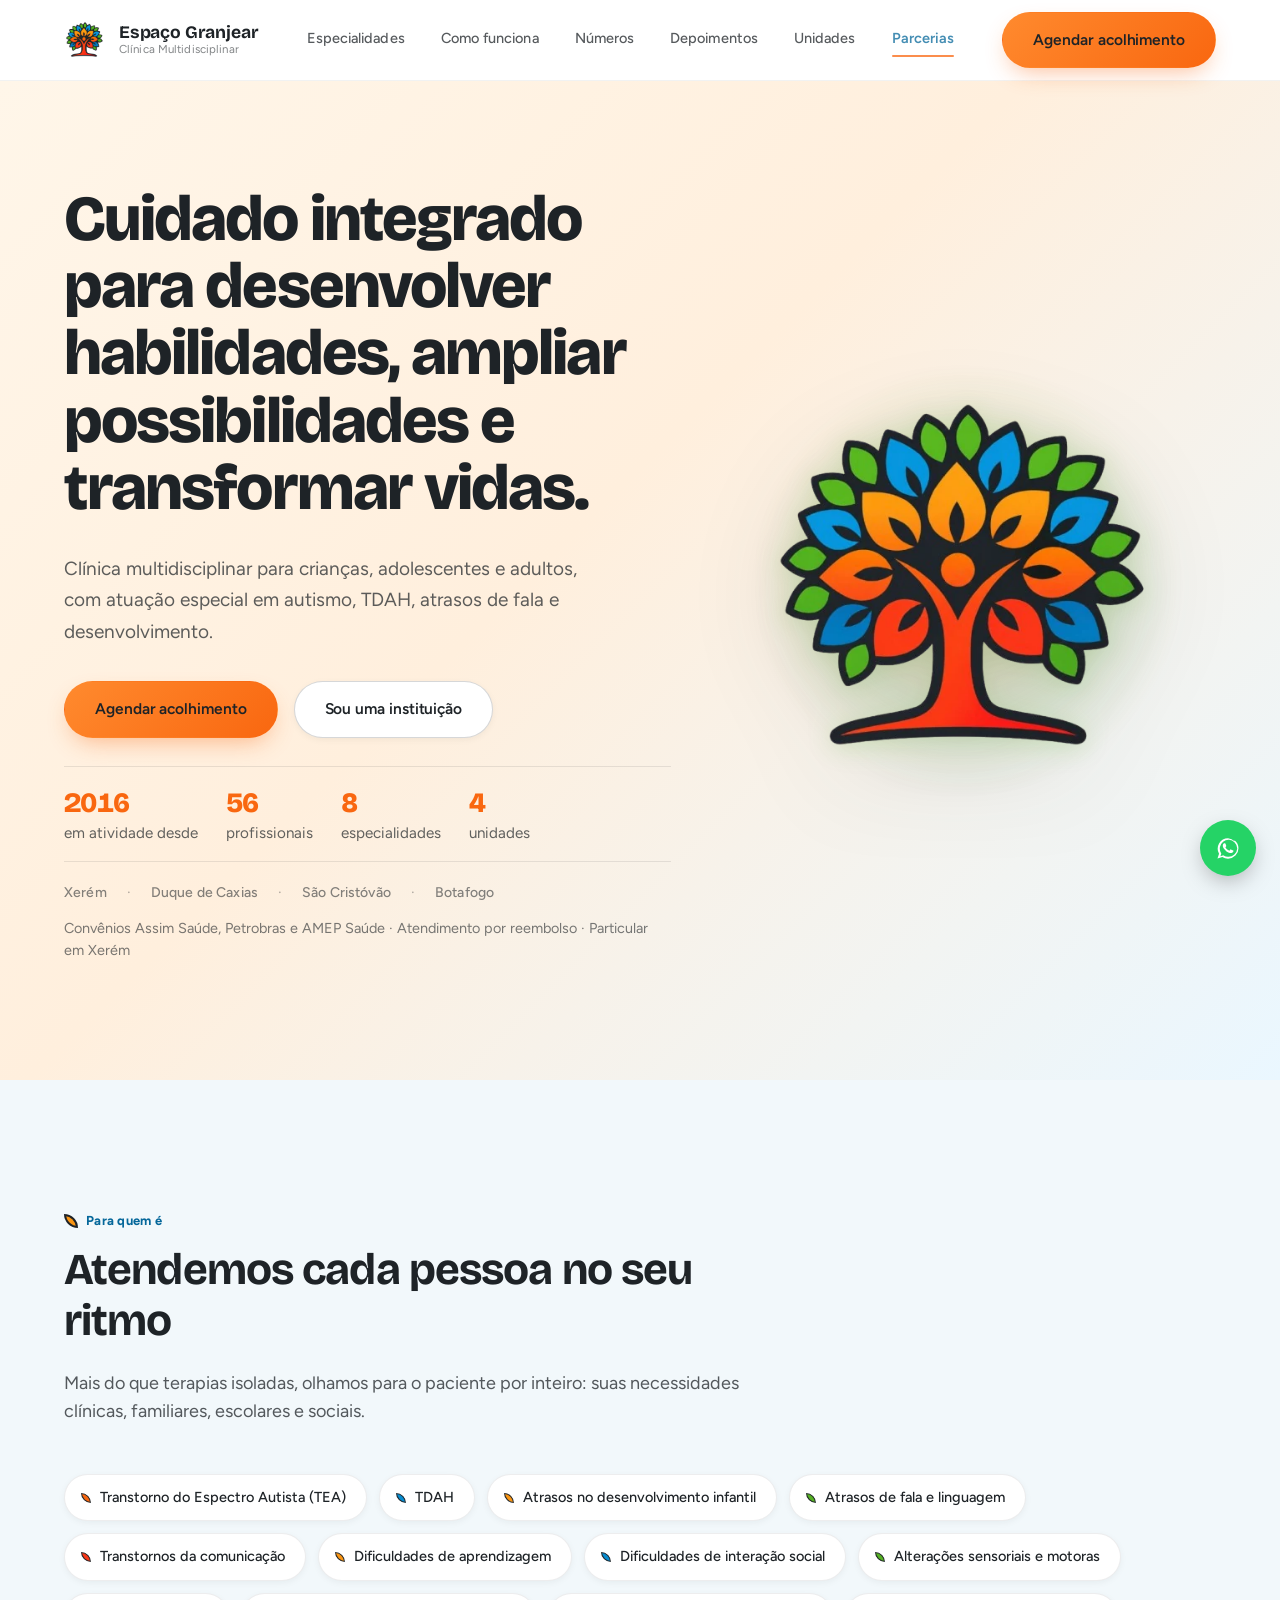
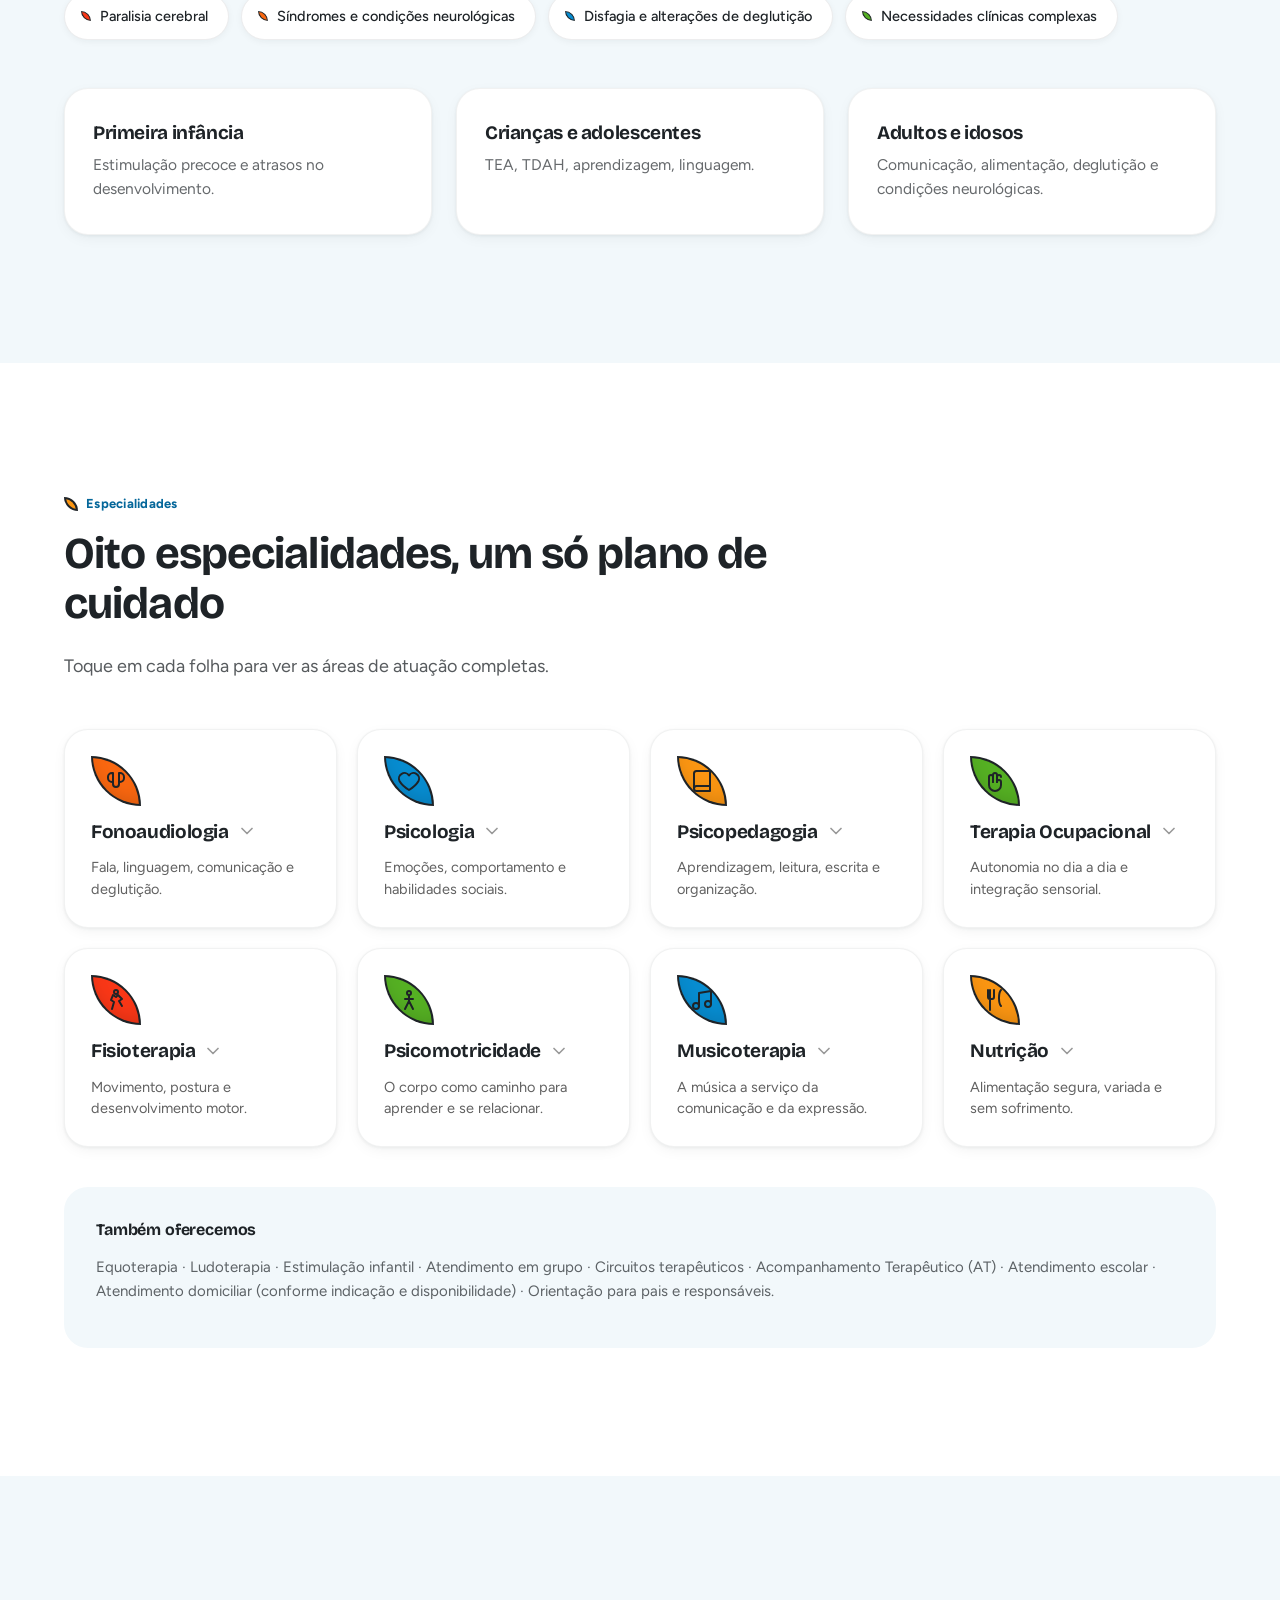
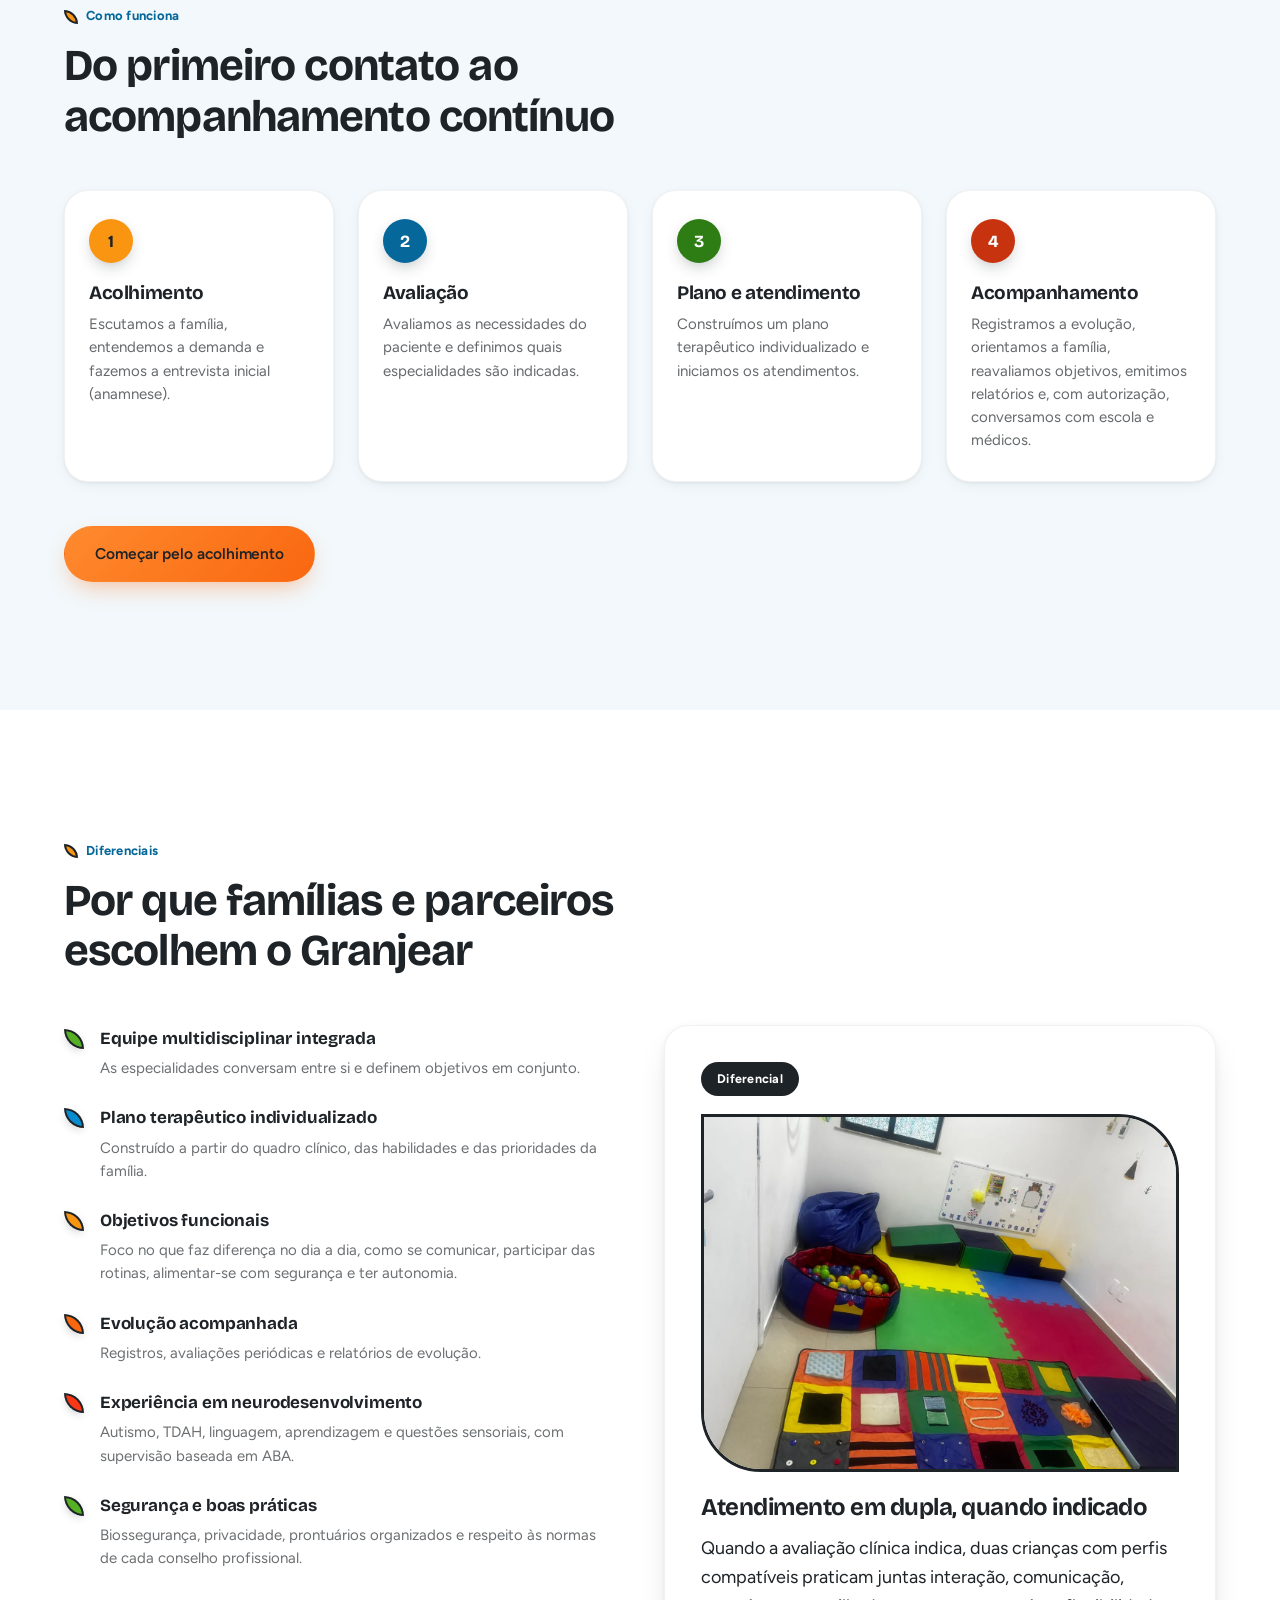
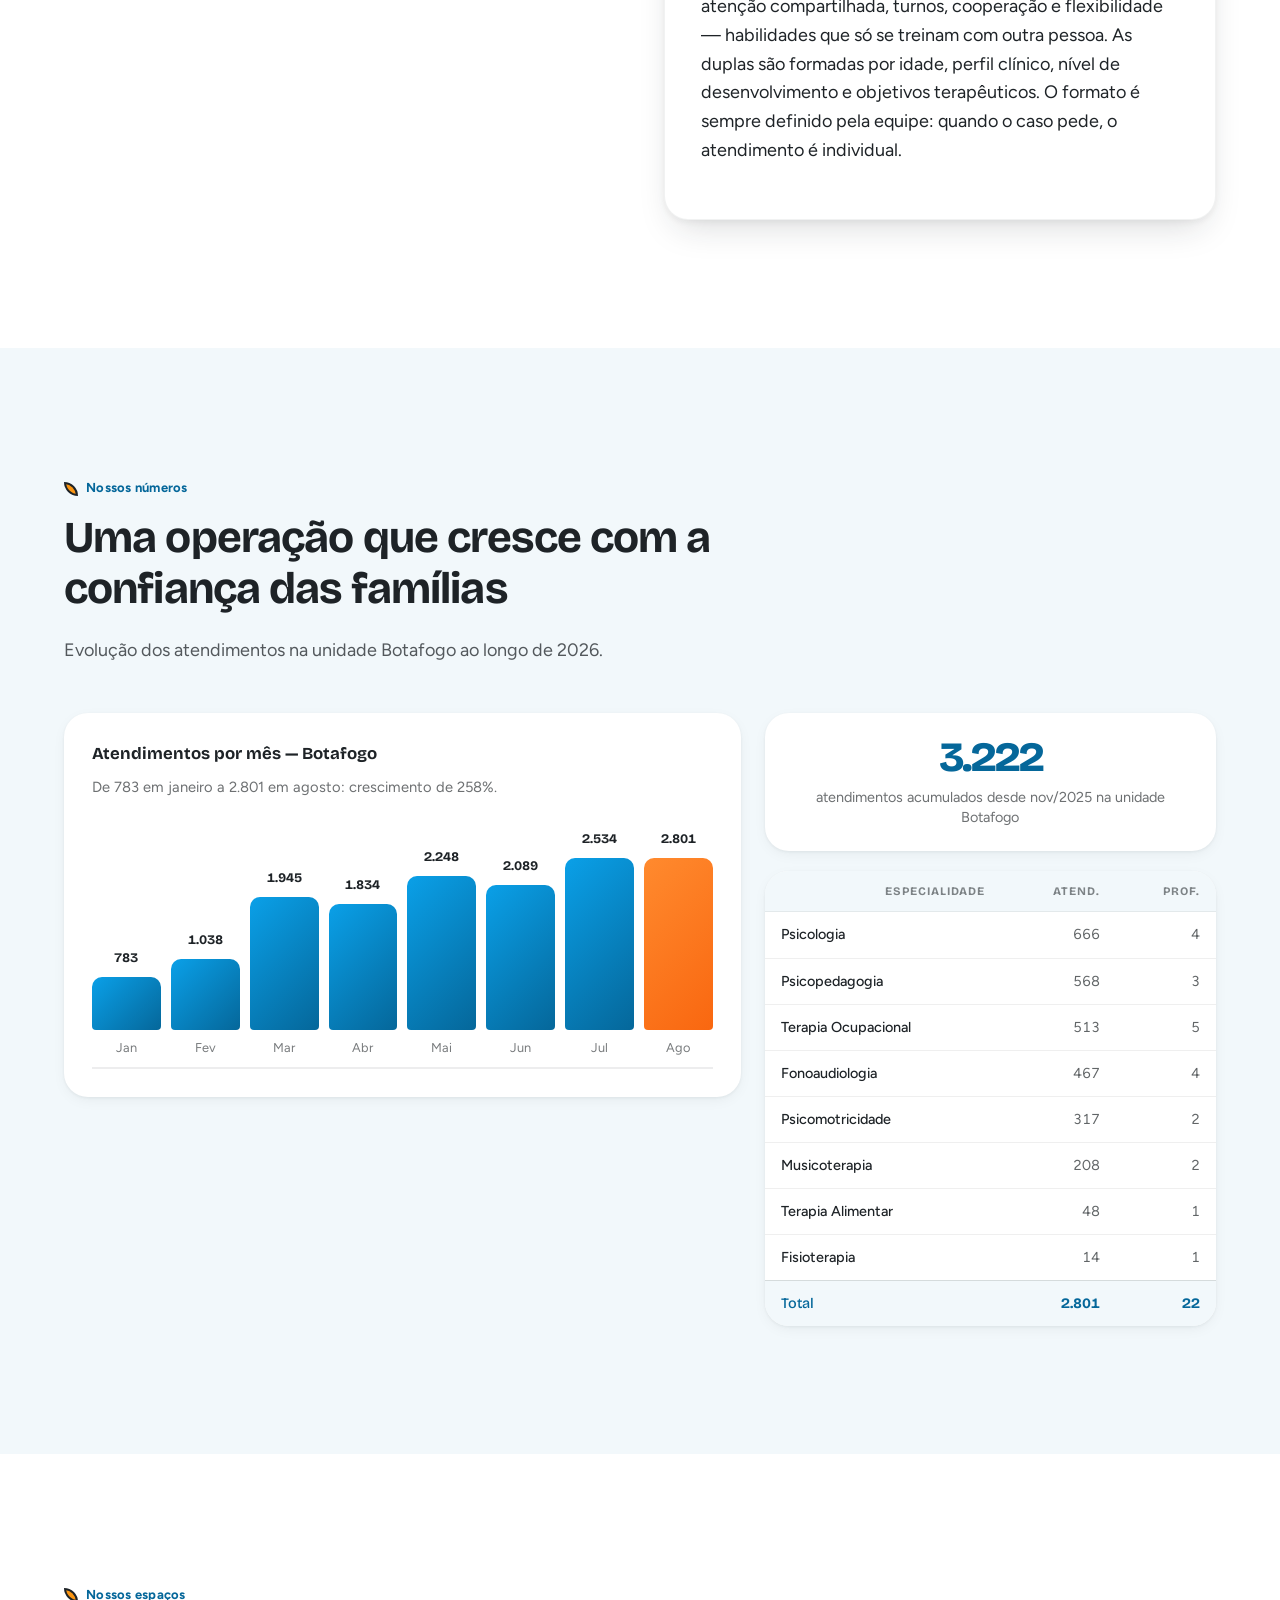
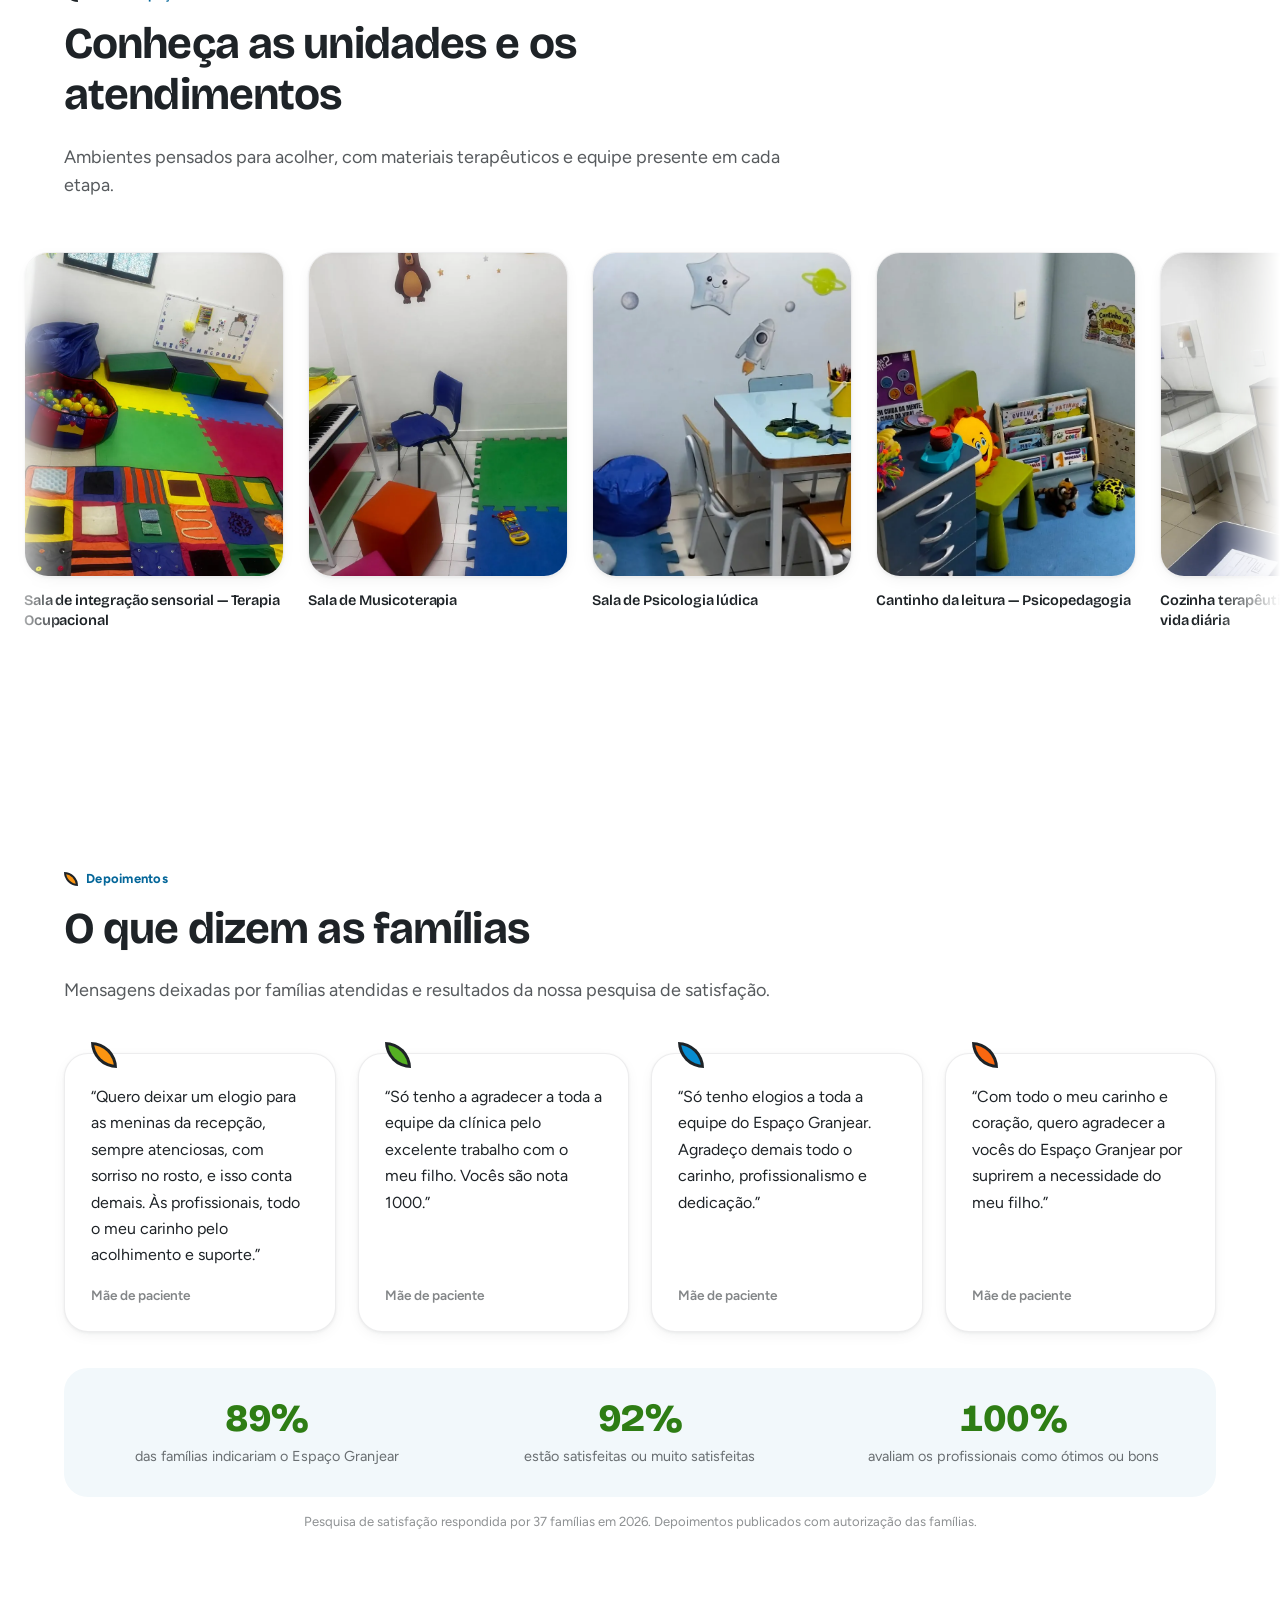
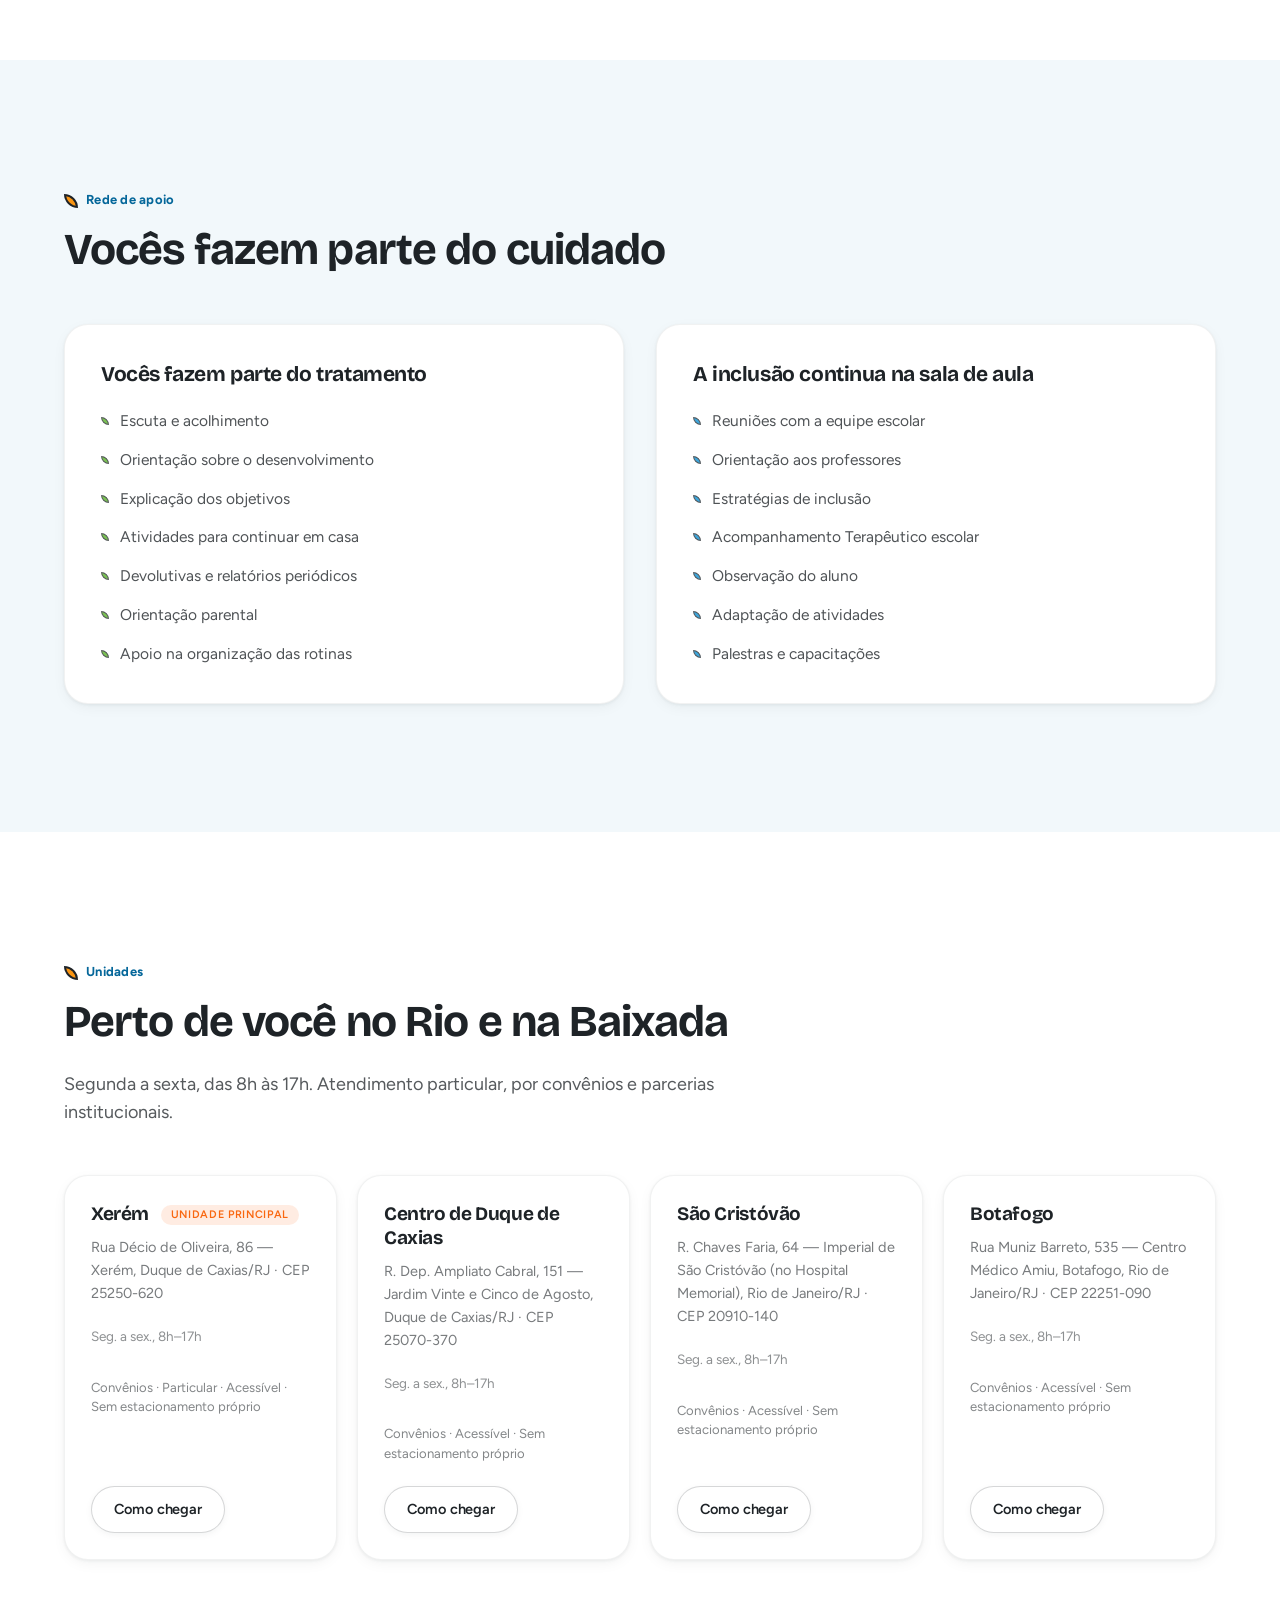
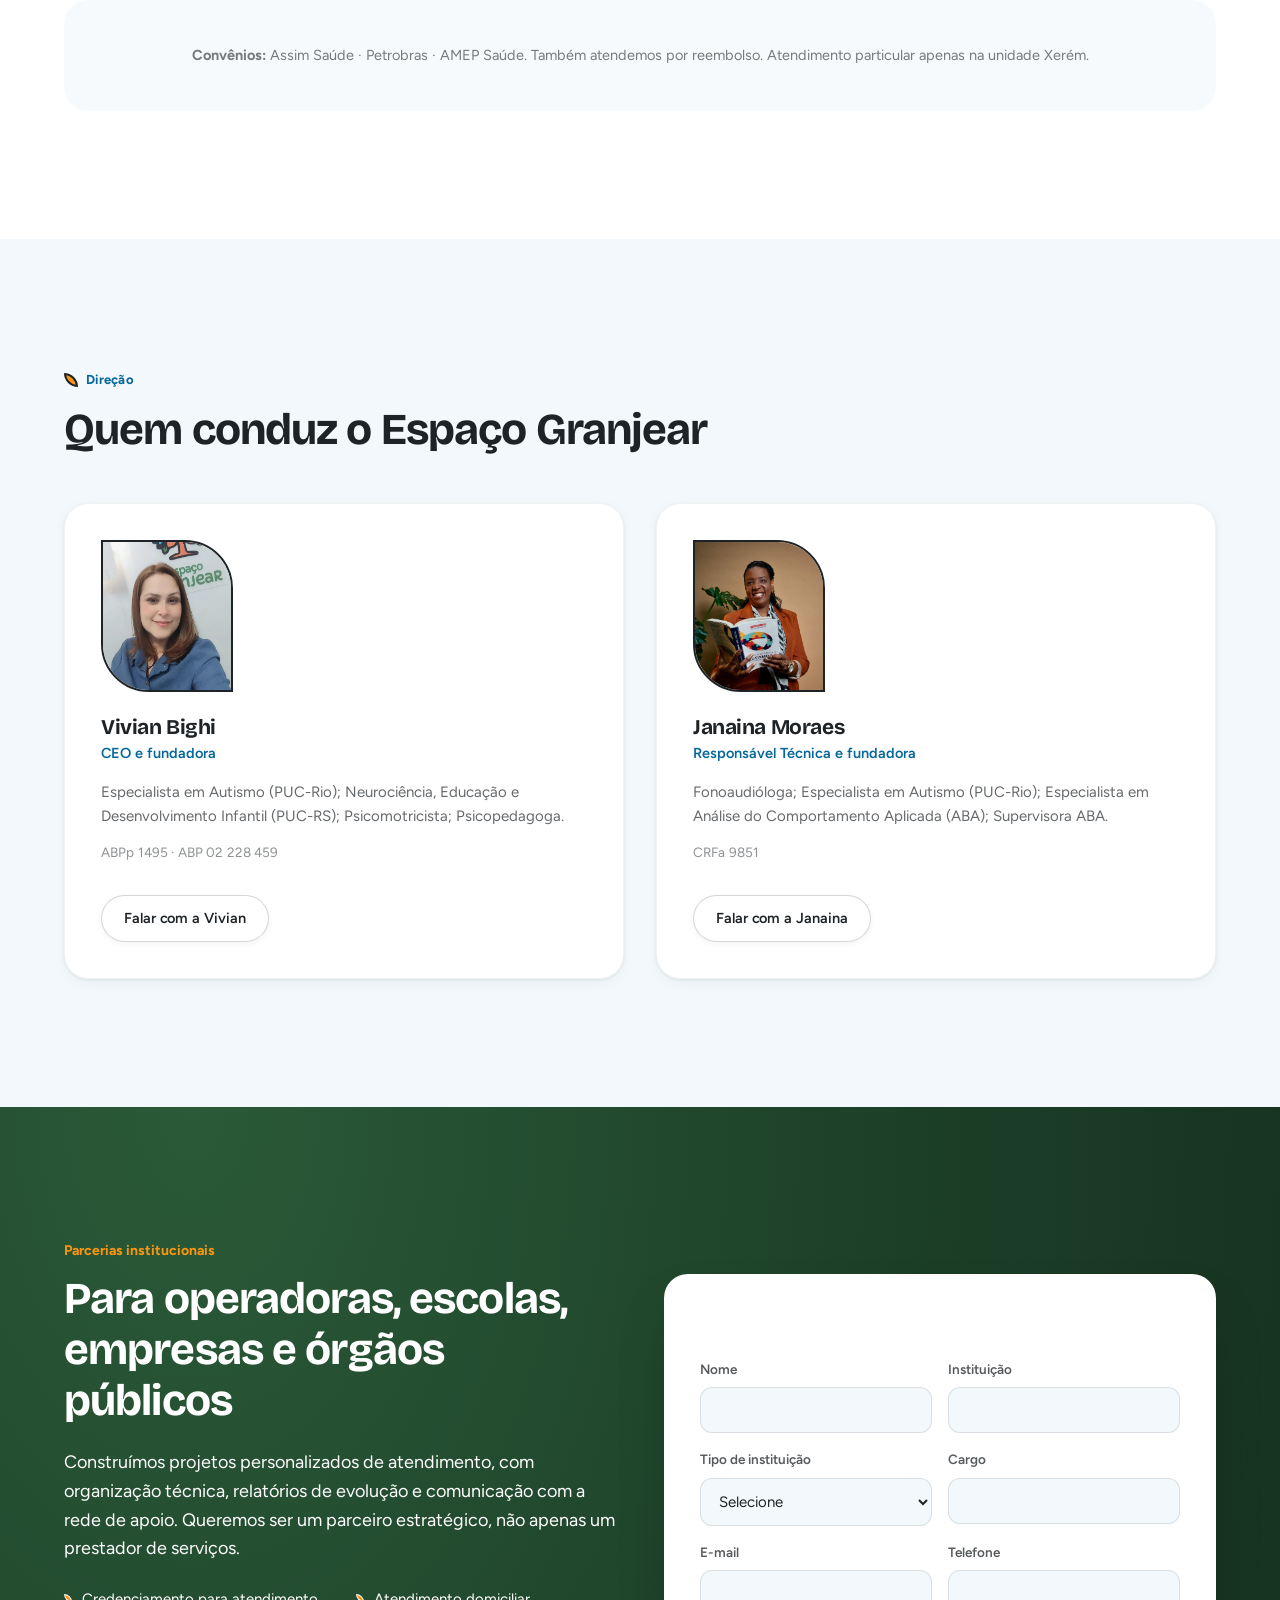
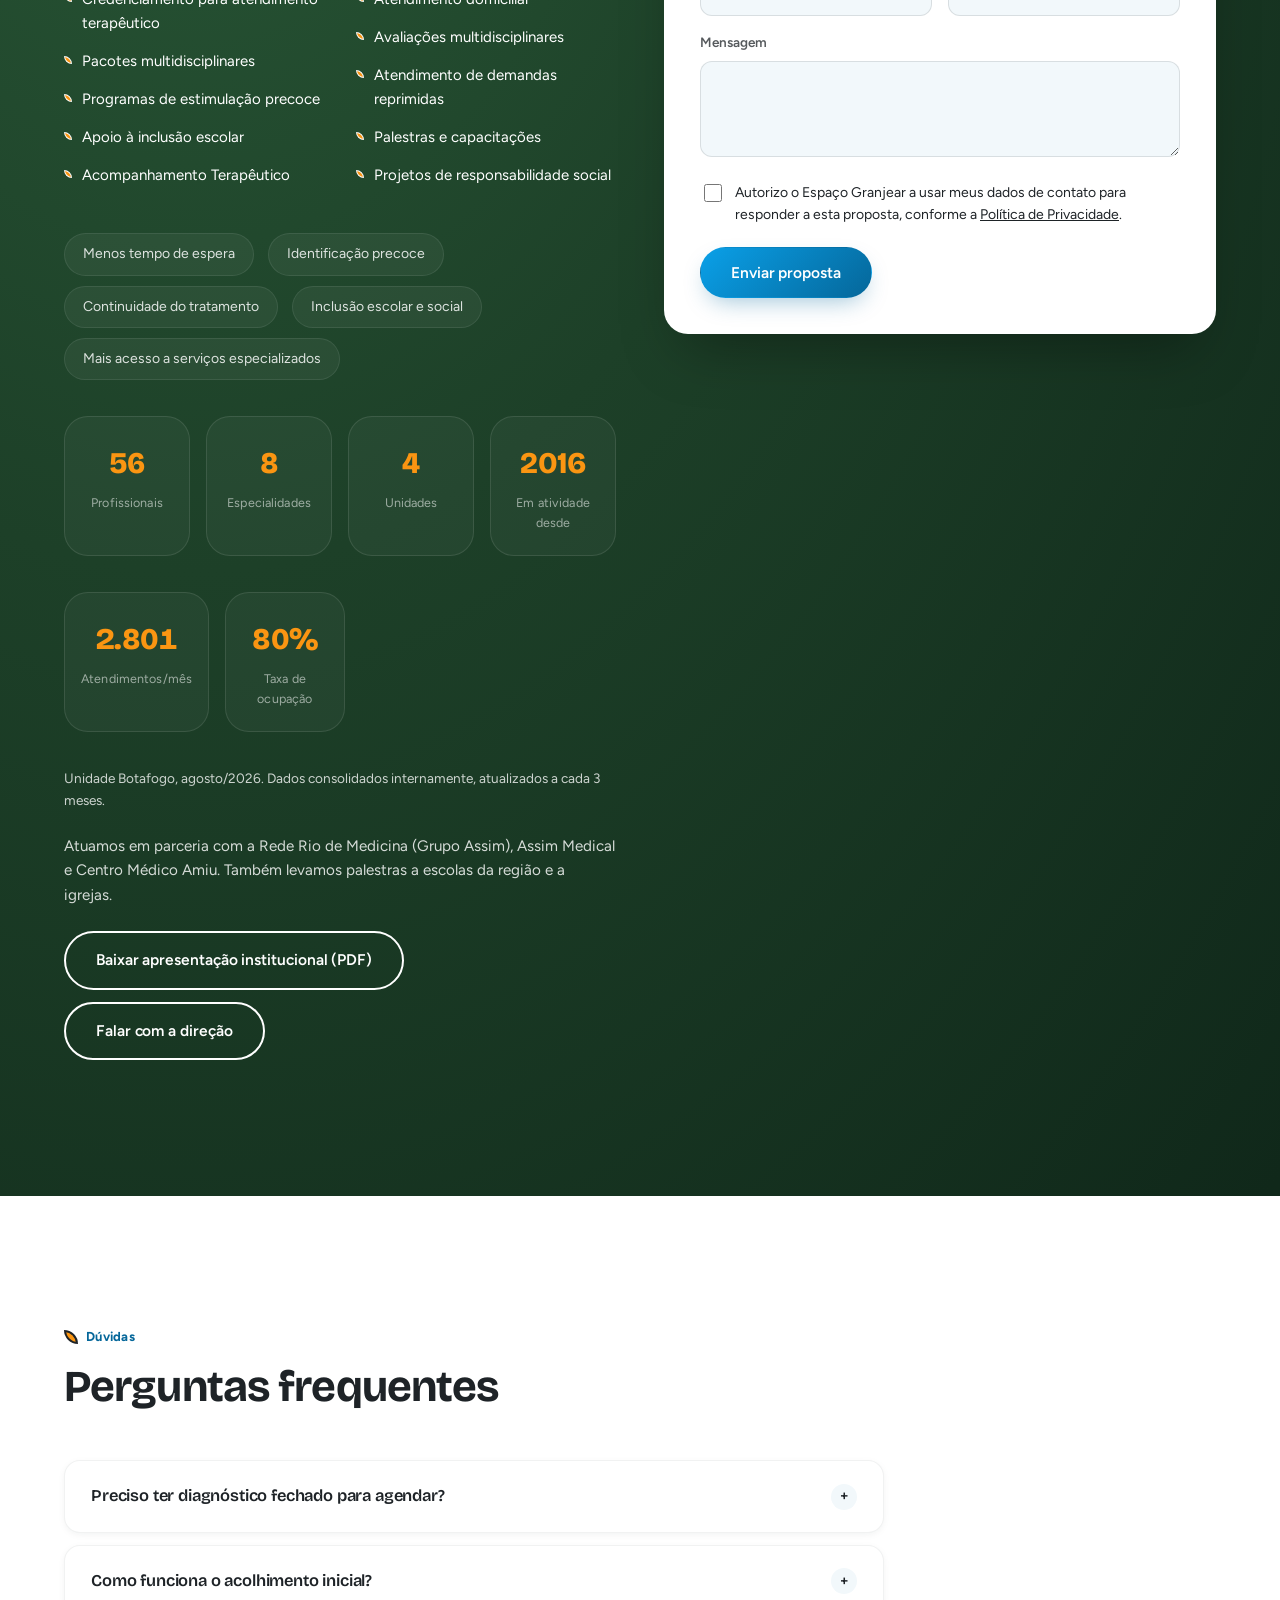
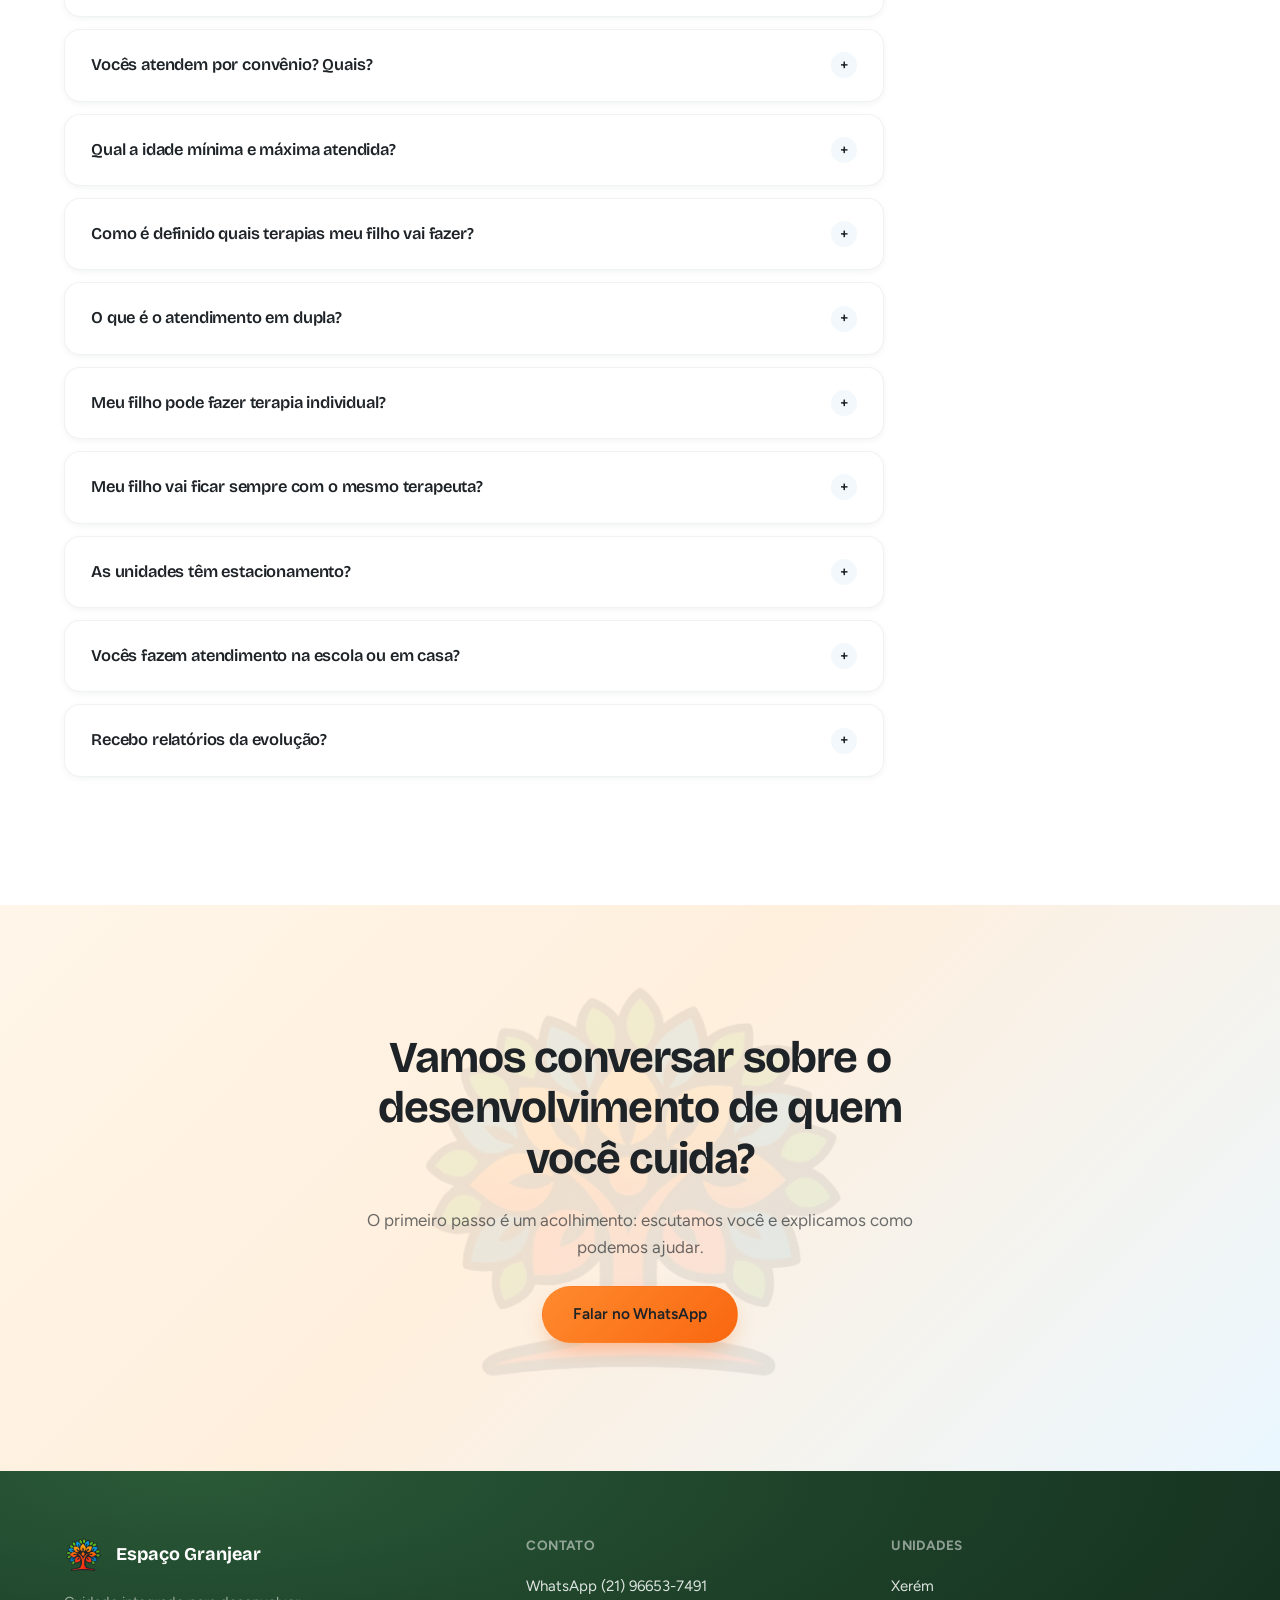
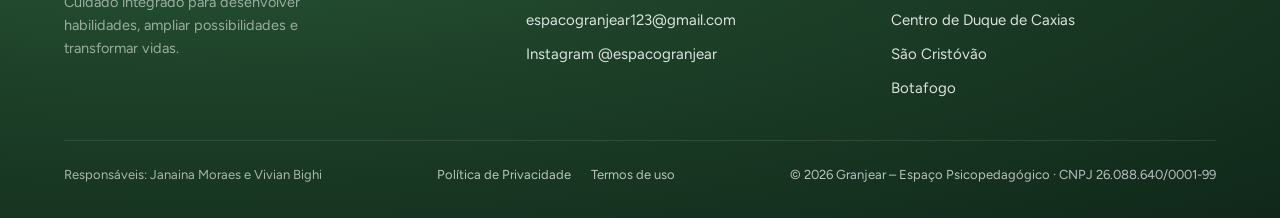
==== commit 06af385c: "Modificações na foto vivian e dados" ====
--- a/index.html
+++ b/index.html
@@ -594,7 +594,7 @@
           </picture>
           <h3>Vivian Bighi</h3>
           <p class="role">CEO e fundadora</p>
-          <p class="formation">Especialista em Autismo (PUC-Rio); Neurociência, Educação e Desenvolvimento Infantil (PUC-RS); Psicomotricista.</p>
+          <p class="formation">Especialista em Autismo (PUC-Rio); Neurociência, Educação e Desenvolvimento Infantil (PUC-RS); Psicomotricista; Psicopedagoga.</p>
           <p class="registro">ABPp 1495 · ABP 02 228 459</p>
           <a class="btn btn-tertiary btn--sm" href="https://wa.me/5521981716742?text=Ol%C3%A1%2C%20Vivian!%20Gostaria%20de%20falar%20sobre%20uma%20parceria%20com%20o%20Espa%C3%A7o%20Granjear." target="_blank" rel="noopener" data-event="whatsapp_vivian">Falar com a Vivian</a>
         </div>
@@ -816,7 +816,7 @@
       </div>
     </div>
     <div class="footer-bottom">
-      <span class="rt">Responsável Técnica: Janaina Moraes — CRFa 9851</span>
+      <span class="rt">Responsáveis: Janaina Moraes e Vivian Bighi</span>
       <div class="footer-legal">
         <a href="politica-de-privacidade.html">Política de Privacidade</a>
         <a href="termos-de-uso.html">Termos de uso</a>
